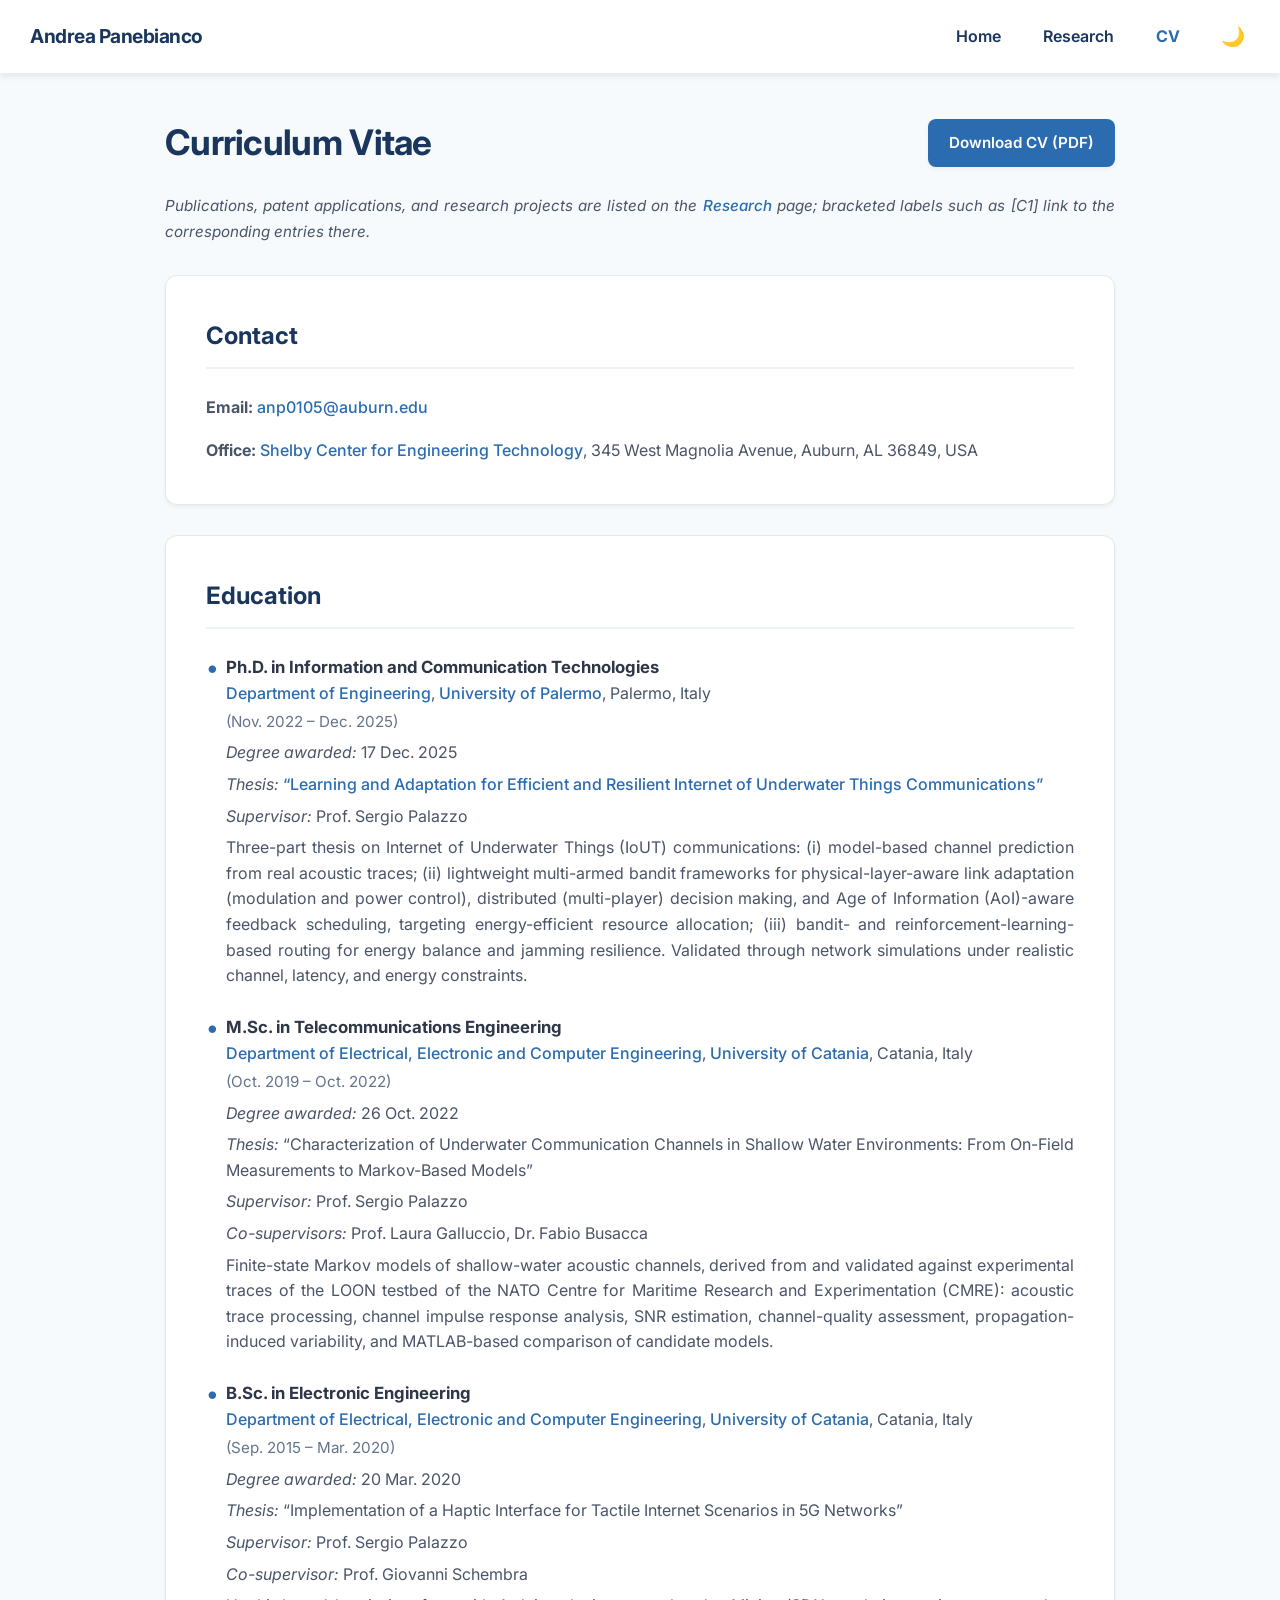
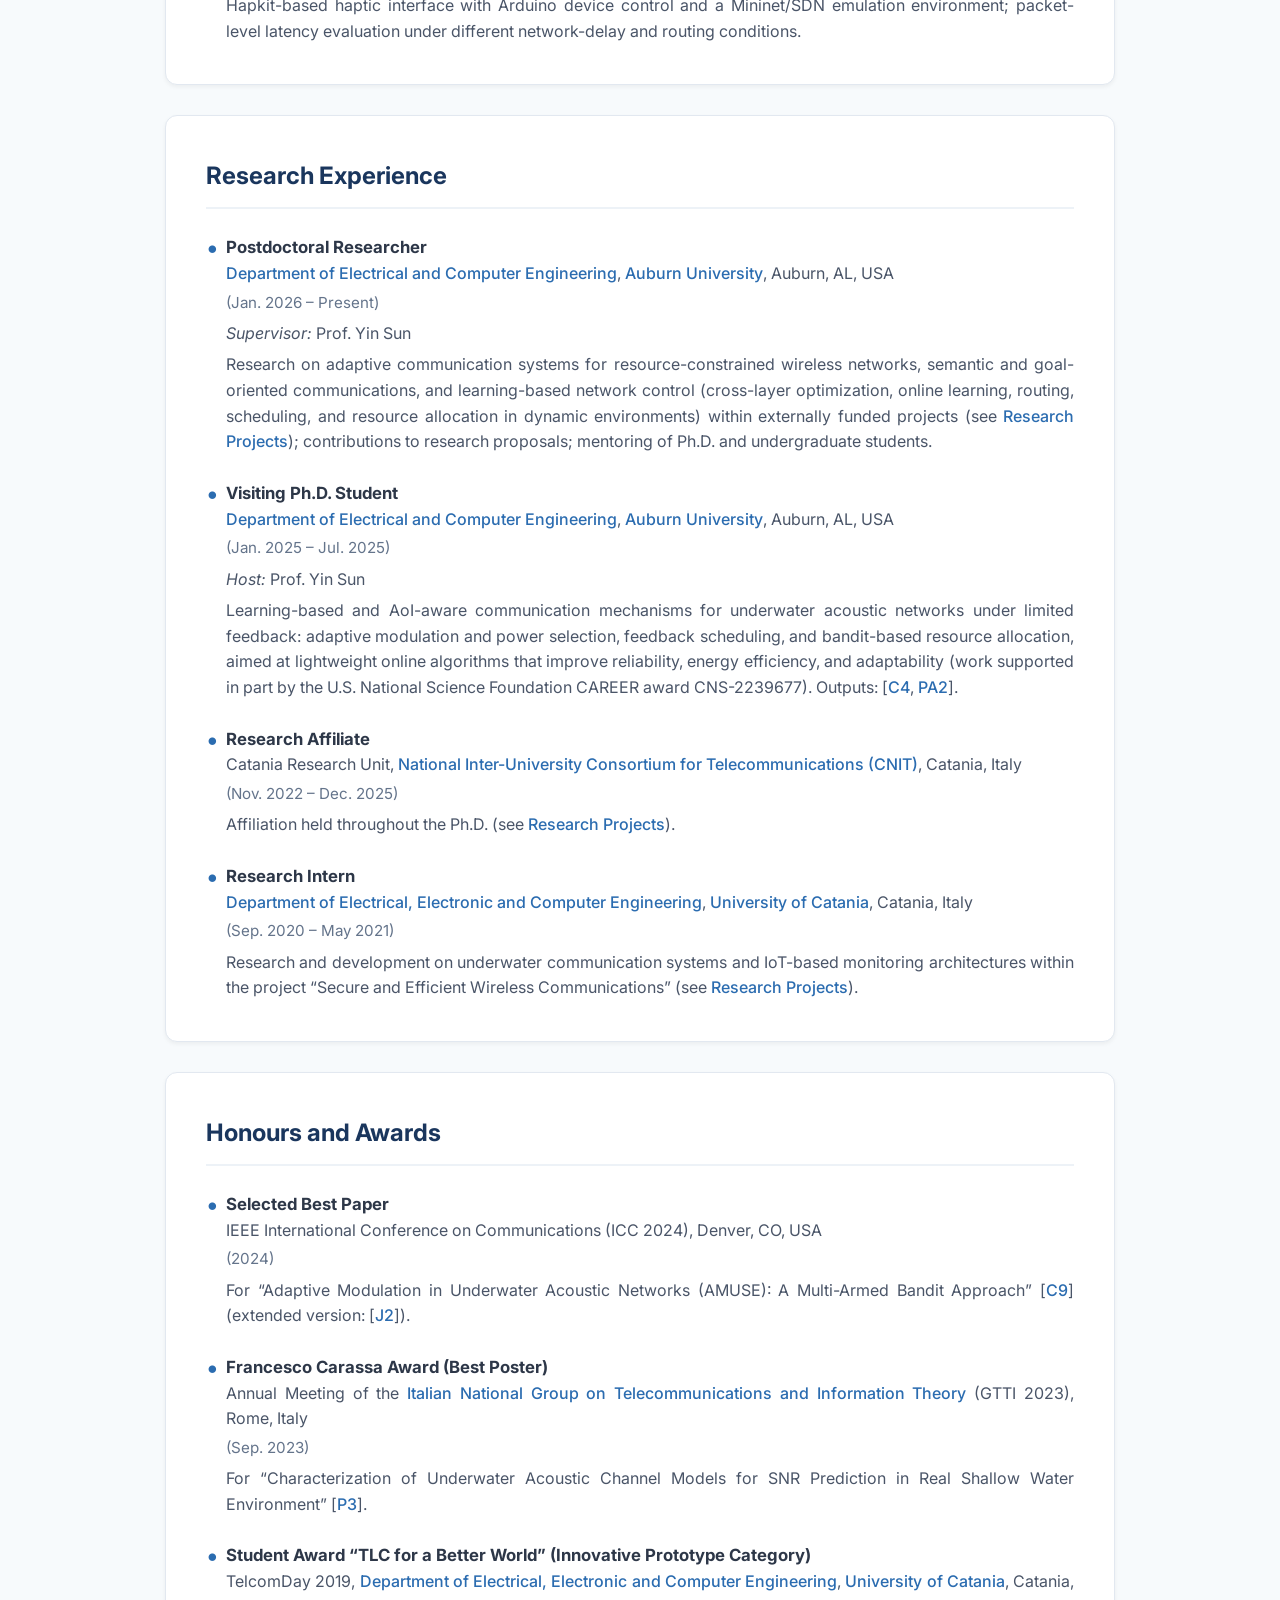
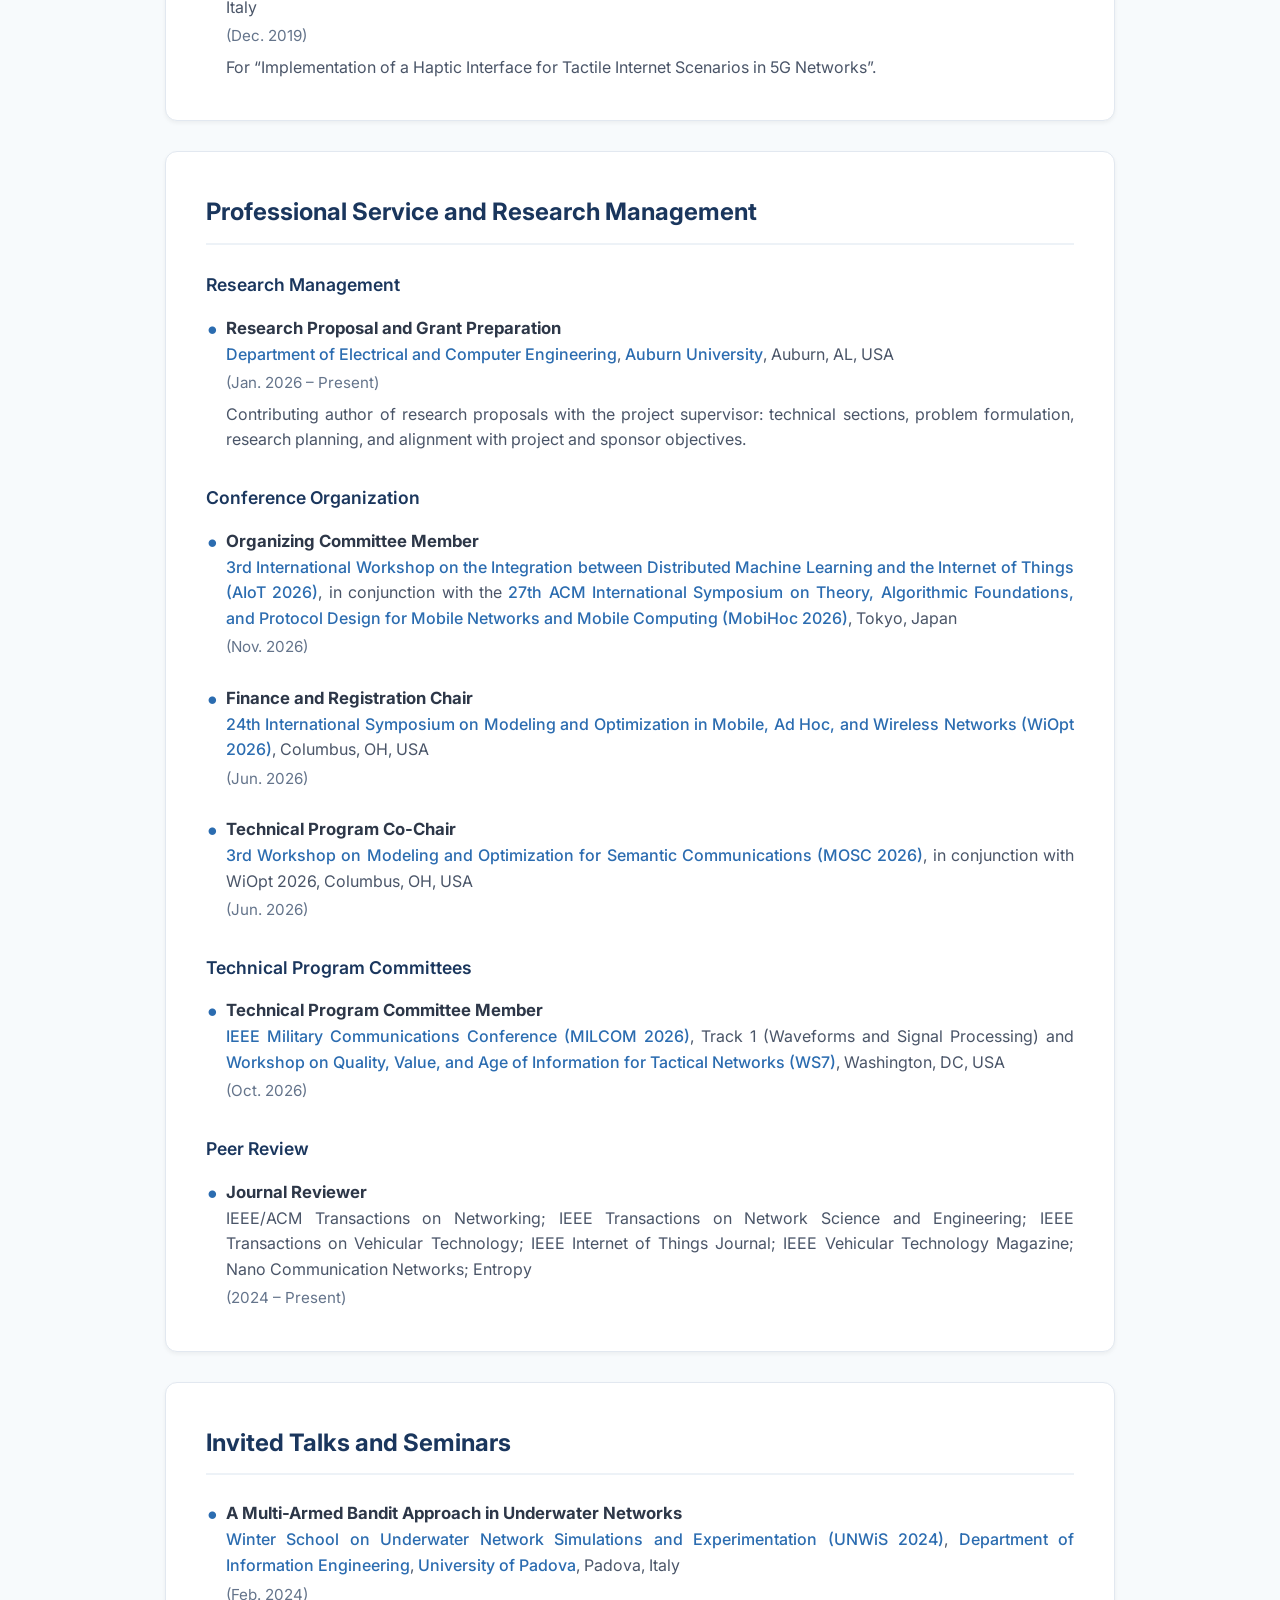
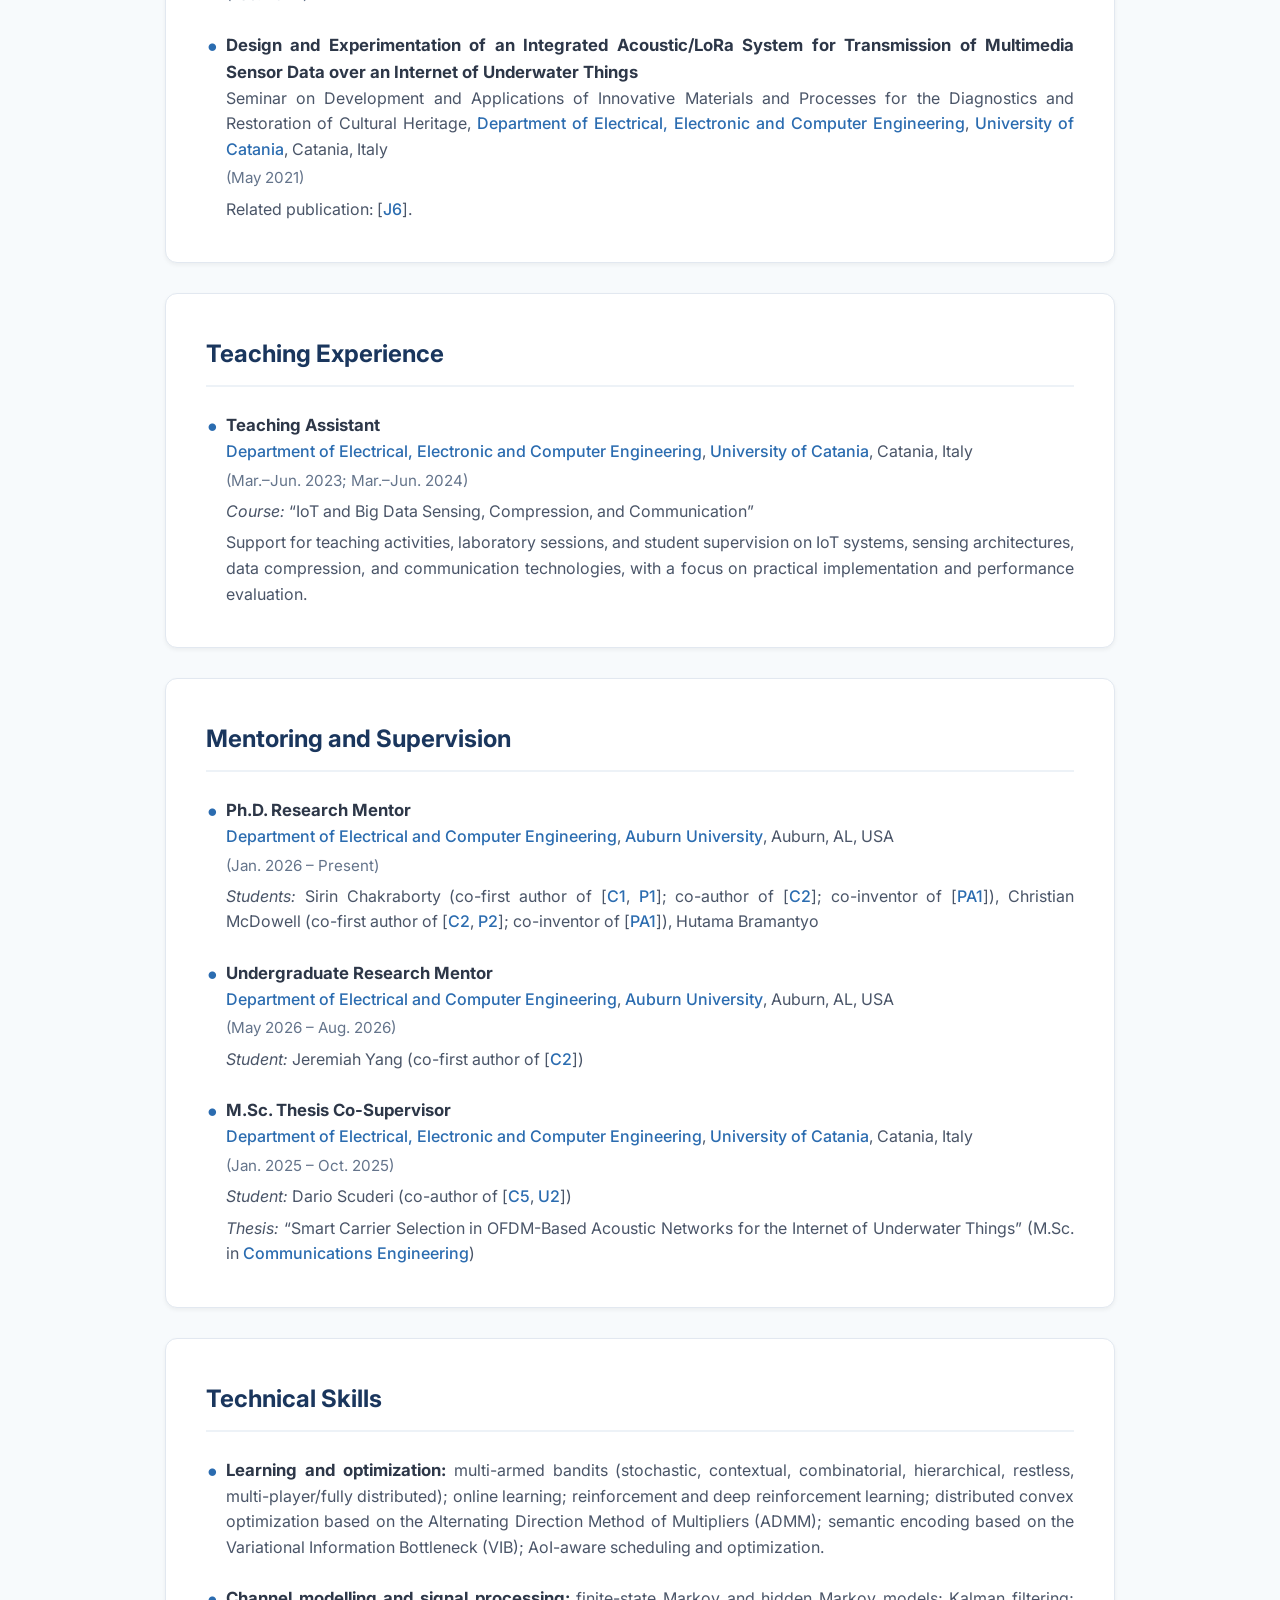
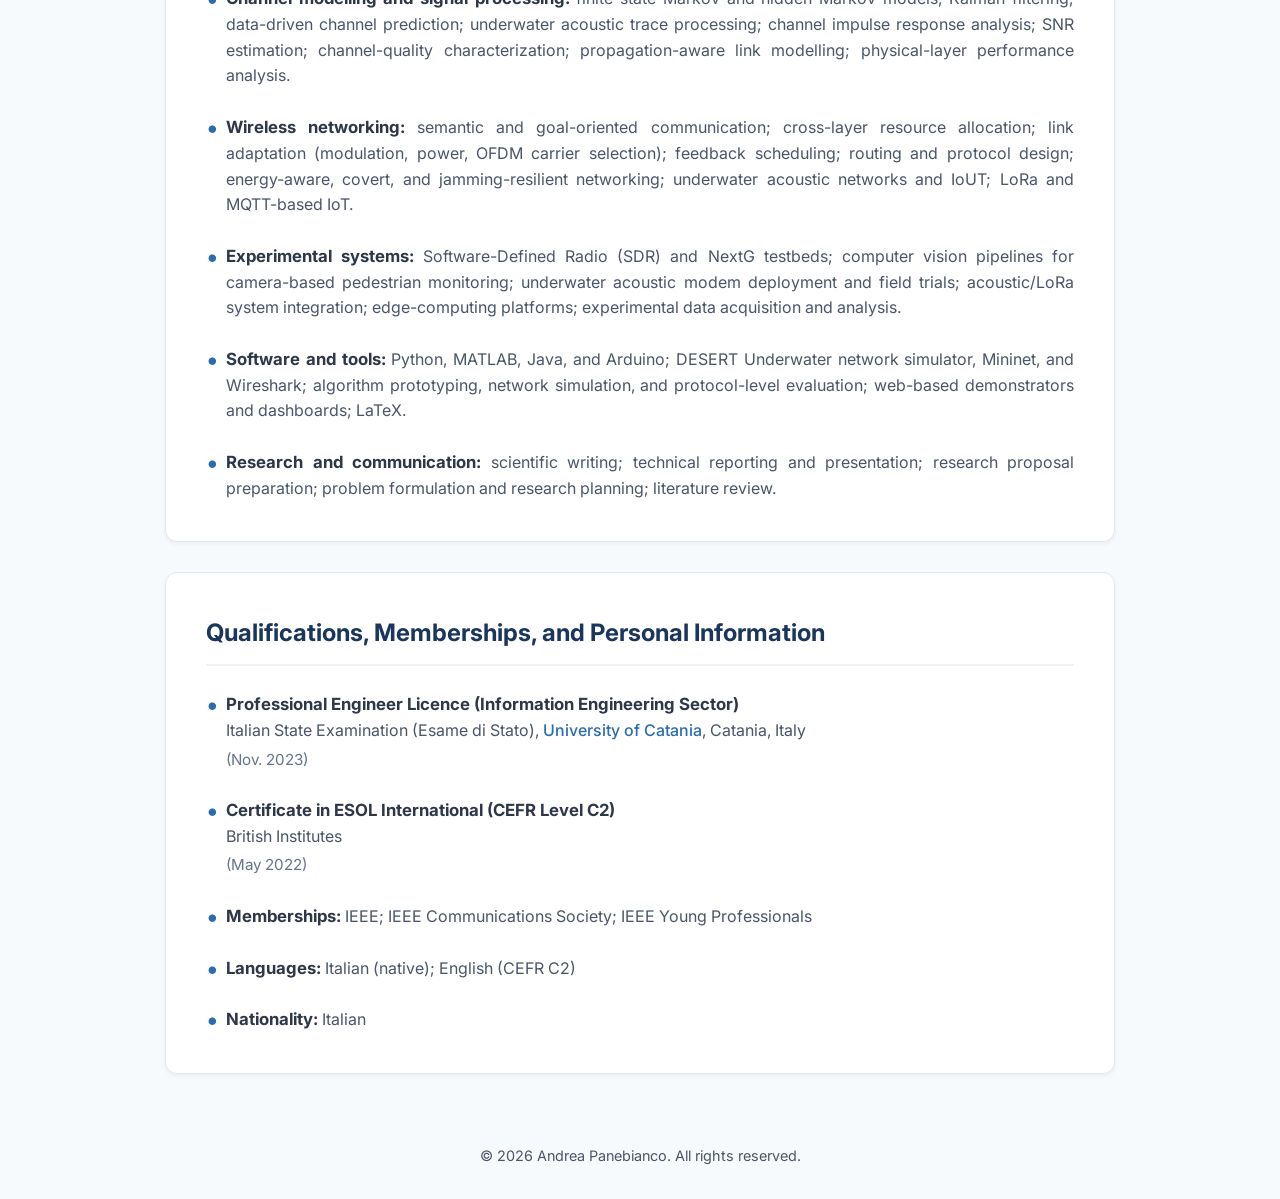
==== cv.html @ 985403de "Update CV links and script versions" ====
<!DOCTYPE html>
<html lang="en">
<head>
    <meta charset="UTF-8">
    <meta name="viewport" content="width=device-width, initial-scale=1.0">
    <title>CV — Andrea Panebianco</title>

    <script src="theme.js?v=3"></script>

    <link rel="preconnect" href="https://fonts.googleapis.com">
    <link rel="preconnect" href="https://fonts.gstatic.com" crossorigin>
    <link href="https://fonts.googleapis.com/css2?family=Inter:wght@300;400;500;600;700&display=swap" rel="stylesheet">
    <link rel="stylesheet" href="style.css?v=3">
</head>
<body>

    <nav class="navbar">
        <a href="index.html" class="navbar-logo">Andrea Panebianco</a>
        
        <div class="nav-right">
            <a href="index.html">Home</a>
            <a href="research.html">Research</a>
            <a href="cv.html" class="active">CV</a>
            <button id="theme-toggle" class="theme-toggle" aria-label="Toggle Dark Mode">🌙</button>
        </div>
    </nav>

    <div class="container">
        
        <div class="page-header">
            <h1>Curriculum Vitae</h1>
            <a href="cv_andrea_panebianco.pdf" target="_blank" class="btn-primary">Download CV (PDF)</a>
        </div>
        <p class="page-note">Publications, patent applications, and research projects are listed on the <a href="research.html" class="text-link">Research</a> page; bracketed labels such as [C1] link to the corresponding entries there.</p>

        <!-- 1. Contact -->
        <section id="contact" class="card">
            <h2 class="section-title">Contact</h2>
            <p style="margin-bottom: 8px;"><strong>Email:</strong> <a href="mailto:anp0105@auburn.edu" target="_blank" class="text-link">anp0105@auburn.edu</a></p>
            <p style="margin-bottom: 0;"><strong>Office:</strong> <a href="https://www.auburn.edu/administration/facilities/webapps/buildings/profile.php?bldg=AA_U0202&fz=" target="_blank" class="text-link">Shelby Center for Engineering Technology</a>, 345 West Magnolia Avenue, Auburn, AL 36849, USA</p>
        </section>

        <!-- 2. Education -->
        <section id="education" class="card">
            <h2 class="section-title">Education</h2>
            <ul class="cv-list">
                <li>
                    <strong>Ph.D. in Information and Communication Technologies</strong><br>
                    <a href="https://www.unipa.it/dipartimenti/ingegneria/en/index.html" target="_blank" class="text-link">Department of Engineering</a>, <a href="https://www.unipa.it/mobilita/en/" target="_blank" class="text-link">University of Palermo</a>, Palermo, Italy
                    <span class="date-text">(Nov. 2022 – Dec. 2025)</span>
                    <span class="entry-detail"><em>Degree awarded:</em> 17 Dec. 2025</span>
                    <span class="entry-detail"><em>Thesis:</em> <a href="https://hdl.handle.net/10447/695153" target="_blank" class="text-link">“Learning and Adaptation for Efficient and Resilient Internet of Underwater Things Communications”</a></span>
                    <span class="entry-detail"><em>Supervisor:</em> Prof. Sergio Palazzo</span>
                    <span class="entry-detail">Three-part thesis on Internet of Underwater Things (IoUT) communications: (i) model-based channel prediction from real acoustic traces; (ii) lightweight multi-armed bandit frameworks for physical-layer-aware link adaptation (modulation and power control), distributed (multi-player) decision making, and Age of Information (AoI)-aware feedback scheduling, targeting energy-efficient resource allocation; (iii) bandit- and reinforcement-learning-based routing for energy balance and jamming resilience. Validated through network simulations under realistic channel, latency, and energy constraints.</span>
                </li>
                <li>
                    <strong>M.Sc. in Telecommunications Engineering</strong><br>
                    <a href="https://www.dieei.unict.it/en" target="_blank" class="text-link">Department of Electrical, Electronic and Computer Engineering</a>, <a href="https://www.unict.it/en" target="_blank" class="text-link">University of Catania</a>, Catania, Italy
                    <span class="date-text">(Oct. 2019 – Oct. 2022)</span>
                    <span class="entry-detail"><em>Degree awarded:</em> 26 Oct. 2022</span>
                    <span class="entry-detail"><em>Thesis:</em> “Characterization of Underwater Communication Channels in Shallow Water Environments: From On-Field Measurements to Markov-Based Models”</span>
                    <span class="entry-detail"><em>Supervisor:</em> Prof. Sergio Palazzo</span>
                    <span class="entry-detail"><em>Co-supervisors:</em> Prof. Laura Galluccio, Dr. Fabio Busacca</span>
                    <span class="entry-detail">Finite-state Markov models of shallow-water acoustic channels, derived from and validated against experimental traces of the LOON testbed of the NATO Centre for Maritime Research and Experimentation (CMRE): acoustic trace processing, channel impulse response analysis, SNR estimation, channel-quality assessment, propagation-induced variability, and MATLAB-based comparison of candidate models.</span>
                </li>
                <li>
                    <strong>B.Sc. in Electronic Engineering</strong><br>
                    <a href="https://www.dieei.unict.it/en" target="_blank" class="text-link">Department of Electrical, Electronic and Computer Engineering</a>, <a href="https://www.unict.it/en" target="_blank" class="text-link">University of Catania</a>, Catania, Italy
                    <span class="date-text">(Sep. 2015 – Mar. 2020)</span>
                    <span class="entry-detail"><em>Degree awarded:</em> 20 Mar. 2020</span>
                    <span class="entry-detail"><em>Thesis:</em> “Implementation of a Haptic Interface for Tactile Internet Scenarios in 5G Networks”</span>
                    <span class="entry-detail"><em>Supervisor:</em> Prof. Sergio Palazzo</span>
                    <span class="entry-detail"><em>Co-supervisor:</em> Prof. Giovanni Schembra</span>
                    <span class="entry-detail">Hapkit-based haptic interface with Arduino device control and a Mininet/SDN emulation environment; packet-level latency evaluation under different network-delay and routing conditions.</span>
                </li>
            </ul>
        </section>

        <!-- 3. Research Experience -->
        <section id="experience" class="card">
            <h2 class="section-title">Research Experience</h2>
            <ul class="cv-list">
                <li>
                    <strong>Postdoctoral Researcher</strong><br>
                    <a href="https://eng.auburn.edu/ece/" target="_blank" class="text-link">Department of Electrical and Computer Engineering</a>, <a href="https://www.auburn.edu/" target="_blank" class="text-link">Auburn University</a>, Auburn, AL, USA
                    <span class="date-text">(Jan. 2026 – Present)</span>
                    <span class="entry-detail"><em>Supervisor:</em> Prof. Yin Sun</span>
                    <span class="entry-detail">Research on adaptive communication systems for resource-constrained wireless networks, semantic and goal-oriented communications, and learning-based network control (cross-layer optimization, online learning, routing, scheduling, and resource allocation in dynamic environments) within externally funded projects (see <a href="research.html#projects" class="text-link">Research Projects</a>); contributions to research proposals; mentoring of Ph.D. and undergraduate students.</span>
                </li>
                <li>
                    <strong>Visiting Ph.D. Student</strong><br>
                    <a href="https://eng.auburn.edu/ece/" target="_blank" class="text-link">Department of Electrical and Computer Engineering</a>, <a href="https://www.auburn.edu/" target="_blank" class="text-link">Auburn University</a>, Auburn, AL, USA
                    <span class="date-text">(Jan. 2025 – Jul. 2025)</span>
                    <span class="entry-detail"><em>Host:</em> Prof. Yin Sun</span>
                    <span class="entry-detail">Learning-based and AoI-aware communication mechanisms for underwater acoustic networks under limited feedback: adaptive modulation and power selection, feedback scheduling, and bandit-based resource allocation, aimed at lightweight online algorithms that improve reliability, energy efficiency, and adaptability (work supported in part by the U.S. National Science Foundation CAREER award CNS-2239677). Outputs: [<a href="research.html#C4" class="text-link">C4</a>, <a href="research.html#PA2" class="text-link">PA2</a>].</span>
                </li>
                <li>
                    <strong>Research Affiliate</strong><br>
                    Catania Research Unit, <a href="https://www.cnit.it/" target="_blank" class="text-link">National Inter-University Consortium for Telecommunications (CNIT)</a>, Catania, Italy
                    <span class="date-text">(Nov. 2022 – Dec. 2025)</span>
                    <span class="entry-detail">Affiliation held throughout the Ph.D. (see <a href="research.html#projects" class="text-link">Research Projects</a>).</span>
                </li>
                <li>
                    <strong>Research Intern</strong><br>
                    <a href="https://www.dieei.unict.it/en" target="_blank" class="text-link">Department of Electrical, Electronic and Computer Engineering</a>, <a href="https://www.unict.it/en" target="_blank" class="text-link">University of Catania</a>, Catania, Italy
                    <span class="date-text">(Sep. 2020 – May 2021)</span>
                    <span class="entry-detail">Research and development on underwater communication systems and IoT-based monitoring architectures within the project “Secure and Efficient Wireless Communications” (see <a href="research.html#projects" class="text-link">Research Projects</a>).</span>
                </li>
            </ul>
        </section>

        <!-- 4. Honours and Awards -->
        <section id="honours" class="card">
            <h2 class="section-title">Honours and Awards</h2>
            <ul class="cv-list">
                <li>
                    <strong>Selected Best Paper</strong><br>
                    IEEE International Conference on Communications (ICC 2024), Denver, CO, USA
                    <span class="date-text">(2024)</span>
                    <span class="entry-detail">For “Adaptive Modulation in Underwater Acoustic Networks (AMUSE): A Multi-Armed Bandit Approach” [<a href="research.html#C9" class="text-link">C9</a>] (extended version: [<a href="research.html#J2" class="text-link">J2</a>]).</span>
                </li>
                <li>
                    <strong>Francesco Carassa Award (Best Poster)</strong><br>
                    Annual Meeting of the <a href="https://www.gtti.it/" target="_blank" class="text-link">Italian National Group on Telecommunications and Information Theory</a> (GTTI 2023), Rome, Italy
                    <span class="date-text">(Sep. 2023)</span>
                    <span class="entry-detail">For “Characterization of Underwater Acoustic Channel Models for SNR Prediction in Real Shallow Water Environment” [<a href="research.html#P3" class="text-link">P3</a>].</span>
                </li>
                <li>
                    <strong>Student Award “TLC for a Better World” (Innovative Prototype Category)</strong><br>
                    TelcomDay 2019, <a href="https://www.dieei.unict.it/en" target="_blank" class="text-link">Department of Electrical, Electronic and Computer Engineering</a>, <a href="https://www.unict.it/en" target="_blank" class="text-link">University of Catania</a>, Catania, Italy
                    <span class="date-text">(Dec. 2019)</span>
                    <span class="entry-detail">For “Implementation of a Haptic Interface for Tactile Internet Scenarios in 5G Networks”.</span>
                </li>
            </ul>
        </section>

        <!-- 5. Professional Service and Research Management -->
        <section id="service" class="card">
            <h2 class="section-title">Professional Service and Research Management</h2>
            <h3 class="subsection-title">Research Management</h3>
            <ul class="cv-list">
                <li>
                    <strong>Research Proposal and Grant Preparation</strong><br>
                    <a href="https://eng.auburn.edu/ece/" target="_blank" class="text-link">Department of Electrical and Computer Engineering</a>, <a href="https://www.auburn.edu/" target="_blank" class="text-link">Auburn University</a>, Auburn, AL, USA
                    <span class="date-text">(Jan. 2026 – Present)</span>
                    <span class="entry-detail">Contributing author of research proposals with the project supervisor: technical sections, problem formulation, research planning, and alignment with project and sponsor objectives.</span>
                </li>
            </ul>
            <h3 class="subsection-title">Conference Organization</h3>
            <ul class="cv-list">
                <li>
                    <strong>Organizing Committee Member</strong><br>
                    <a href="https://aiot2026.github.io/#committees" target="_blank" class="text-link">3rd International Workshop on the Integration between Distributed Machine Learning and the Internet of Things (AIoT 2026)</a>, in conjunction with the <a href="https://www.sigmobile.org/mobihoc/2026/" target="_blank" class="text-link">27th ACM International Symposium on Theory, Algorithmic Foundations, and Protocol Design for Mobile Networks and Mobile Computing (MobiHoc 2026)</a>, Tokyo, Japan
                    <span class="date-text">(Nov. 2026)</span>
                </li>
                <li>
                    <strong>Finance and Registration Chair</strong><br>
                    <a href="https://wiopt2026.github.io/org-committee.html" target="_blank" class="text-link">24th International Symposium on Modeling and Optimization in Mobile, Ad Hoc, and Wireless Networks (WiOpt 2026)</a>, Columbus, OH, USA
                    <span class="date-text">(Jun. 2026)</span>
                </li>
                <li>
                    <strong>Technical Program Co-Chair</strong><br>
                    <a href="https://mosc2026.github.io/" target="_blank" class="text-link">3rd Workshop on Modeling and Optimization for Semantic Communications (MOSC 2026)</a>, in conjunction with WiOpt 2026, Columbus, OH, USA
                    <span class="date-text">(Jun. 2026)</span>
                </li>
            </ul>
            <h3 class="subsection-title">Technical Program Committees</h3>
            <ul class="cv-list">
                <li>
                    <strong>Technical Program Committee Member</strong><br>
                    <a href="https://milcom2026.ieee-milcom.org/" target="_blank" class="text-link">IEEE Military Communications Conference (MILCOM 2026)</a>, Track 1 (Waveforms and Signal Processing) and <a href="https://milcom2026.ieee-milcom.org/ws7-quality-value-and-age-information-tactical-networks-0" target="_blank" class="text-link">Workshop on Quality, Value, and Age of Information for Tactical Networks (WS7)</a>, Washington, DC, USA
                    <span class="date-text">(Oct. 2026)</span>
                </li>
            </ul>
            <h3 class="subsection-title">Peer Review</h3>
            <ul class="cv-list">
                <li>
                    <strong>Journal Reviewer</strong><br>
                    IEEE/ACM Transactions on Networking; IEEE Transactions on Network Science and Engineering; IEEE Transactions on Vehicular Technology; IEEE Internet of Things Journal; IEEE Vehicular Technology Magazine; Nano Communication Networks; Entropy
                    <span class="date-text">(2024 – Present)</span>
                </li>
            </ul>
        </section>

        <!-- 6. Invited Talks and Seminars -->
        <section id="talks" class="card">
            <h2 class="section-title">Invited Talks and Seminars</h2>
            <ul class="cv-list">
                <li>
                    <strong>A Multi-Armed Bandit Approach in Underwater Networks</strong><br>
                    <a href="https://www.subseapulse.com/unwis/" target="_blank" class="text-link">Winter School on Underwater Network Simulations and Experimentation (UNWiS 2024)</a>, <a href="https://www.dei.unipd.it/en/" target="_blank" class="text-link">Department of Information Engineering</a>, <a href="https://www.unipd.it/en/" target="_blank" class="text-link">University of Padova</a>, Padova, Italy
                    <span class="date-text">(Feb. 2024)</span>
                </li>
                <li>
                    <strong>Design and Experimentation of an Integrated Acoustic/LoRa System for Transmission of Multimedia Sensor Data over an Internet of Underwater Things</strong><br>
                    Seminar on Development and Applications of Innovative Materials and Processes for the Diagnostics and Restoration of Cultural Heritage, <a href="https://www.dieei.unict.it/en" target="_blank" class="text-link">Department of Electrical, Electronic and Computer Engineering</a>, <a href="https://www.unict.it/en" target="_blank" class="text-link">University of Catania</a>, Catania, Italy
                    <span class="date-text">(May 2021)</span>
                    <span class="entry-detail">Related publication: [<a href="research.html#J6" class="text-link">J6</a>].</span>
                </li>
            </ul>
        </section>

        <!-- 7. Teaching Experience -->
        <section id="teaching" class="card">
            <h2 class="section-title">Teaching Experience</h2>
            <ul class="cv-list">
                <li>
                    <strong>Teaching Assistant</strong><br>
                    <a href="https://www.dieei.unict.it/en" target="_blank" class="text-link">Department of Electrical, Electronic and Computer Engineering</a>, <a href="https://www.unict.it/en" target="_blank" class="text-link">University of Catania</a>, Catania, Italy
                    <span class="date-text">(Mar.–Jun. 2023; Mar.–Jun. 2024)</span>
                    <span class="entry-detail"><em>Course:</em> “IoT and Big Data Sensing, Compression, and Communication”</span>
                    <span class="entry-detail">Support for teaching activities, laboratory sessions, and student supervision on IoT systems, sensing architectures, data compression, and communication technologies, with a focus on practical implementation and performance evaluation.</span>
                </li>
            </ul>
        </section>

        <!-- 8. Mentoring and Supervision -->
        <section id="mentoring" class="card">
            <h2 class="section-title">Mentoring and Supervision</h2>
            <ul class="cv-list">
                <li>
                    <strong>Ph.D. Research Mentor</strong><br>
                    <a href="https://eng.auburn.edu/ece/" target="_blank" class="text-link">Department of Electrical and Computer Engineering</a>, <a href="https://www.auburn.edu/" target="_blank" class="text-link">Auburn University</a>, Auburn, AL, USA
                    <span class="date-text">(Jan. 2026 – Present)</span>
                    <span class="entry-detail"><em>Students:</em> Sirin Chakraborty (co-first author of [<a href="research.html#C1" class="text-link">C1</a>, <a href="research.html#P1" class="text-link">P1</a>]; co-author of [<a href="research.html#C2" class="text-link">C2</a>]; co-inventor of [<a href="research.html#PA1" class="text-link">PA1</a>]), Christian McDowell (co-first author of [<a href="research.html#C2" class="text-link">C2</a>, <a href="research.html#P2" class="text-link">P2</a>]; co-inventor of [<a href="research.html#PA1" class="text-link">PA1</a>]), Hutama Bramantyo</span>
                </li>
                <li>
                    <strong>Undergraduate Research Mentor</strong><br>
                    <a href="https://eng.auburn.edu/ece/" target="_blank" class="text-link">Department of Electrical and Computer Engineering</a>, <a href="https://www.auburn.edu/" target="_blank" class="text-link">Auburn University</a>, Auburn, AL, USA
                    <span class="date-text">(May 2026 – Aug. 2026)</span>
                    <span class="entry-detail"><em>Student:</em> Jeremiah Yang (co-first author of [<a href="research.html#C2" class="text-link">C2</a>])</span>
                </li>
                <li>
                    <strong>M.Sc. Thesis Co-Supervisor</strong><br>
                    <a href="https://www.dieei.unict.it/en" target="_blank" class="text-link">Department of Electrical, Electronic and Computer Engineering</a>, <a href="https://www.unict.it/en" target="_blank" class="text-link">University of Catania</a>, Catania, Italy
                    <span class="date-text">(Jan. 2025 – Oct. 2025)</span>
                    <span class="entry-detail"><em>Student:</em> Dario Scuderi (co-author of [<a href="research.html#C5" class="text-link">C5</a>, <a href="research.html#U2" class="text-link">U2</a>])</span>
                    <span class="entry-detail"><em>Thesis:</em> “Smart Carrier Selection in OFDM-Based Acoustic Networks for the Internet of Underwater Things” (M.Sc. in <a href="https://www.dieei.unict.it/en/courses/lm-27" target="_blank" class="text-link">Communications Engineering</a>)</span>
                </li>
            </ul>
        </section>

        <!-- 9. Technical Skills -->
        <section id="skills" class="card">
            <h2 class="section-title">Technical Skills</h2>
            <ul class="cv-list">
                <li><strong>Learning and optimization:</strong> multi-armed bandits (stochastic, contextual, combinatorial, hierarchical, restless, multi-player/fully distributed); online learning; reinforcement and deep reinforcement learning; distributed convex optimization based on the Alternating Direction Method of Multipliers (ADMM); semantic encoding based on the Variational Information Bottleneck (VIB); AoI-aware scheduling and optimization.</li>
                <li><strong>Channel modelling and signal processing:</strong> finite-state Markov and hidden Markov models; Kalman filtering; data-driven channel prediction; underwater acoustic trace processing; channel impulse response analysis; SNR estimation; channel-quality characterization; propagation-aware link modelling; physical-layer performance analysis.</li>
                <li><strong>Wireless networking:</strong> semantic and goal-oriented communication; cross-layer resource allocation; link adaptation (modulation, power, OFDM carrier selection); feedback scheduling; routing and protocol design; energy-aware, covert, and jamming-resilient networking; underwater acoustic networks and IoUT; LoRa and MQTT-based IoT.</li>
                <li><strong>Experimental systems:</strong> Software-Defined Radio (SDR) and NextG testbeds; computer vision pipelines for camera-based pedestrian monitoring; underwater acoustic modem deployment and field trials; acoustic/LoRa system integration; edge-computing platforms; experimental data acquisition and analysis.</li>
                <li><strong>Software and tools:</strong> Python, MATLAB, Java, and Arduino; DESERT Underwater network simulator, Mininet, and Wireshark; algorithm prototyping, network simulation, and protocol-level evaluation; web-based demonstrators and dashboards; LaTeX.</li>
                <li><strong>Research and communication:</strong> scientific writing; technical reporting and presentation; research proposal preparation; problem formulation and research planning; literature review.</li>
            </ul>
        </section>

        <!-- 10. Qualifications, Memberships, and Personal Information -->
        <section id="qualifications" class="card">
            <h2 class="section-title">Qualifications, Memberships, and Personal Information</h2>
            <ul class="cv-list">
                <li>
                    <strong>Professional Engineer Licence (Information Engineering Sector)</strong><br>
                    Italian State Examination (Esame di Stato), <a href="https://www.unict.it/en" target="_blank" class="text-link">University of Catania</a>, Catania, Italy
                    <span class="date-text">(Nov. 2023)</span>
                </li>
                <li>
                    <strong>Certificate in ESOL International (CEFR Level C2)</strong><br>
                    British Institutes
                    <span class="date-text">(May 2022)</span>
                </li>
                <li><strong>Memberships:</strong> IEEE; IEEE Communications Society; IEEE Young Professionals</li>
                <li><strong>Languages:</strong> Italian (native); English (CEFR C2)</li>
                <li><strong>Nationality:</strong> Italian</li>
            </ul>
        </section>

    </div>
    
    <footer>
        &copy; 2026 Andrea Panebianco. All rights reserved.
    </footer>
</body>
</html>
---- style.css ----
/* =========================================================
   style.css — foglio di stile condiviso da index.html,
   research.html e cv.html
   ========================================================= */

/* ---------- Colori e tema ---------- */
:root {
    --primary-color: #1a365d;
    --accent-color: #2b6cb0;
    --text-color: #2d3748;
    --text-muted: #4a5568;
    --bg-color: #f7fafc;
    --card-bg: #ffffff;
    --nav-bg: #ffffff;
    --border-color: #e2e8f0;
    --border-color-light: #edf2f7;
    --hover-bg: #edf2f7;
    --border-radius: 12px;
    --shadow-sm: 0 2px 4px rgba(0,0,0,0.05);
    --shadow-md: 0 4px 6px rgba(0,0,0,0.07);
    --date-color: #64748b;      /* date nelle voci */
    --on-accent: #ffffff;       /* testo/icone sopra il colore d'accento */
    --btn-hover-bg: #1e40af;    /* pulsante al passaggio del mouse */
}

[data-theme="dark"] {
    --primary-color: #90cdf4;
    --accent-color: #63b3ed;
    --text-color: #f7fafc;
    --text-muted: #a0aec0;
    --bg-color: #0f172a;
    --card-bg: #1e293b;
    --nav-bg: #1e293b;
    --border-color: #334155;
    --border-color-light: #334155;
    --hover-bg: #334155;
    --shadow-sm: 0 2px 4px rgba(0,0,0,0.4);
    --shadow-md: 0 4px 6px rgba(0,0,0,0.5);
    --date-color: #94a3b8;      /* contrasto 5,7:1 sulle card scure */
    --on-accent: #0f172a;       /* contrasto 7,8:1 sull'azzurro */
    --btn-hover-bg: #90cdf4;
}

html {
    scroll-behavior: smooth;
    scroll-padding-top: 80px;
}

body {
    font-family: 'Inter', sans-serif;
    margin: 0;
    padding: 0;
    background-color: var(--bg-color);
    color: var(--text-color);
    line-height: 1.7;
    overflow-x: hidden;
    transition: background-color 0.3s ease, color 0.3s ease;
}

/* ---------- Navbar ---------- */
.navbar {
    display: flex;
    align-items: center;
    background-color: var(--nav-bg);
    padding: 15px 30px;
    box-shadow: var(--shadow-md);
    position: sticky;
    top: 0;
    z-index: 1000;
    transition: background-color 0.3s ease;
}

.navbar-logo {
    font-size: 1.2rem;
    font-weight: 700;
    color: var(--primary-color);
    text-decoration: none;
    letter-spacing: -0.5px;
}

.navbar a:not(.navbar-logo) {
    color: var(--primary-color);
    text-decoration: none;
    padding: 8px 16px;
    font-weight: 600;
    border-radius: 6px;
    transition: all 0.2s ease;
}

/* Pagina corrente: class="active" sul link del menu */
.navbar a.active {
    color: var(--accent-color);
    font-weight: 700;
}

.navbar a:not(.navbar-logo):hover {
    background-color: var(--hover-bg);
    color: var(--accent-color);
}

.nav-right {
    margin-left: auto;
    display: flex;
    align-items: center;
    gap: 10px;
    flex-wrap: wrap;
}

.theme-toggle {
    background: none;
    border: none;
    color: var(--text-color);
    font-size: 1.2rem;
    cursor: pointer;
    padding: 5px;
    margin-left: 10px;
    transition: transform 0.2s ease;
}

.theme-toggle:hover {
    transform: scale(1.1);
}

/* ---------- Layout e card ---------- */
.container {
    max-width: 950px;
    margin: 40px auto;
    padding: 0 20px;
}

.page-header {
    display: flex;
    justify-content: space-between;
    align-items: center;
    margin-bottom: 30px;
    flex-wrap: wrap;
    gap: 15px;
}

.page-header h1 {
    font-size: 2.2rem;
    color: var(--primary-color);
    margin: 0;
    font-weight: 700;
    letter-spacing: -0.02em;
}

/* Paragrafo introduttivo sotto il titolo (pagina Research) */
.page-header p {
    width: 100%;
    margin: 0;
}

/* Nota sotto il titolo (pagina CV) */
.page-note {
    font-size: 0.95rem;
    font-style: italic;
    margin: -10px 0 30px 0;
}

.btn-primary {
    background-color: var(--accent-color);
    color: var(--on-accent);
    padding: 10px 20px;
    border-radius: 8px;
    text-decoration: none;
    font-weight: 600;
    font-size: 0.95rem;
    transition: all 0.2s ease;
    box-shadow: var(--shadow-sm);
    border: 1px solid transparent;
}

.btn-primary:hover {
    background-color: var(--btn-hover-bg);
    box-shadow: var(--shadow-md);
    transform: translateY(-1px);
}

.card {
    background-color: var(--card-bg);
    border-radius: var(--border-radius);
    box-shadow: var(--shadow-sm);
    padding: 40px;
    margin-bottom: 30px;
    border: 1px solid var(--border-color);
    transition: background-color 0.3s ease, border-color 0.3s ease;
}

h2.section-title {
    color: var(--primary-color);
    font-size: 1.5rem;
    margin-top: 0;
    margin-bottom: 25px;
    padding-bottom: 10px;
    border-bottom: 2px solid var(--border-color-light);
}

/* Sottosezioni (Professional Service and Research Management) */
h3.subsection-title {
    color: var(--primary-color);
    font-size: 1.1rem;
    font-weight: 600;
    margin: 30px 0 15px 0;
}

h2.section-title + h3.subsection-title {
    margin-top: 0;
}

p {
    margin-bottom: 1.2em;
    color: var(--text-muted);
}

/* Testo giustificato su tutte le pagine; la sillabazione automatica
   (lingua inglese, lang="en") evita spazi troppo larghi, anche su mobile */
p,
ul.cv-list li,
ul.pub-list li,
ul.topic-list li {
    text-align: justify;
    -webkit-hyphens: auto;
    hyphens: auto;
}

/* ---------- Home ---------- */
.profile-name {
    font-size: 2.2rem;
    color: var(--primary-color);
    margin: 0 0 5px 0;
    font-weight: 700;
    letter-spacing: -0.02em;
}

.profile-title {
    font-size: 1.1rem;
    color: var(--text-muted);
    margin: 0 0 25px 0;
    font-weight: 400;
}

.about-grid {
    display: flex;
    gap: 40px;
    align-items: flex-start;
}

.profile-img {
    width: 200px;
    height: 200px;
    object-fit: cover;
    border-radius: 12px;
    box-shadow: var(--shadow-md);
    flex-shrink: 0;
}

ul.topic-list {
    color: var(--text-muted);
    padding-left: 20px;
    margin-bottom: 0;
}

ul.topic-list li {
    margin-bottom: 10px;
    padding-left: 5px;
}

.social-buttons {
    display: flex;
    justify-content: center;
    gap: 15px;
    margin-top: 20px;
    flex-wrap: wrap;
}

.social-icon {
    display: inline-flex;
    align-items: center;
    justify-content: center;
    width: 45px;
    height: 45px;
    background-color: var(--card-bg);
    color: var(--primary-color);
    border: 1px solid var(--border-color);
    border-radius: 50%;
    text-decoration: none;
    transition: all 0.2s ease;
}

.social-icon:hover {
    background-color: var(--accent-color);
    color: var(--on-accent);
    border-color: var(--accent-color);
    transform: translateY(-3px);
    box-shadow: var(--shadow-md);
}

.social-icon svg {
    width: 20px;
    height: 20px;
    fill: currentColor;
}

/* ---------- Voci a elenco (CV, progetti, contributi) ---------- */
ul.cv-list {
    list-style: none;
    padding-left: 0;
    margin: 0;
}

ul.cv-list li {
    position: relative;
    padding-left: 20px;
    margin-bottom: 25px;
    color: var(--text-muted);
    line-height: 1.6;
}

ul.cv-list li:last-child {
    margin-bottom: 0;
}

ul.cv-list li::before {
    content: "•";
    color: var(--accent-color);
    font-size: 1.5rem;
    position: absolute;
    left: 0;
    top: -5px;
}

ul.cv-list li strong {
    color: var(--text-color);
    font-size: 1.05rem;
}

.date-text {
    color: var(--date-color);
    font-size: 0.95rem;
    display: block;
    margin-top: 4px;
}

/* Campi e descrizioni delle voci, come nel CV in PDF */
.entry-detail {
    display: block;
    margin-top: 6px;
}

/* Titoli dei temi in Research Contributions */
.contrib-label {
    color: var(--primary-color);
    font-weight: 600;
}

/* ---------- Pubblicazioni ---------- */
.pub-note {
    font-size: 0.95rem;
    color: var(--text-muted);
    margin-top: -20px;
    margin-bottom: 30px;
    font-style: italic;
}

ul.pub-list {
    list-style: none;
    padding-left: 0;
    margin: 0;
}

ul.pub-list li {
    position: relative;
    padding-left: 20px;
    margin-bottom: 22px;
    color: var(--text-muted);
    line-height: 1.6;
    overflow-wrap: break-word;
}

ul.pub-list li::before {
    content: "•";
    color: var(--accent-color);
    font-size: 1.5rem;
    position: absolute;
    left: 0;
    top: -5px;
}

ul.pub-list li strong {
    color: var(--text-color);
}

ul.pub-list sup, .page-header sup {
    line-height: 0;
}

/* Etichette delle pubblicazioni ([J1], [C1], ...), le stesse del CV */
ul.pub-list.labeled li {
    padding-left: 56px;
}

ul.pub-list.labeled li::before {
    content: none;
}

ul.pub-list li:target {
    background-color: var(--hover-bg);
    border-radius: 6px;
}

.pub-label {
    position: absolute;
    left: 0;
    top: 0;
    color: var(--accent-color);
    font-weight: 600;
}

.inline-note {
    font-size: 0.85rem;
    color: var(--text-muted);
    font-style: italic;
    margin-left: 4px;
}

/* ---------- Link ---------- */
a.text-link {
    color: var(--accent-color);
    text-decoration: none;
    font-weight: 500;
}

a.text-link:hover {
    text-decoration: underline;
}

/* ---------- Footer ---------- */
footer {
    text-align: center;
    padding: 30px 20px;
    color: var(--text-muted);
    font-size: 0.9rem;
    margin-top: 20px;
}

/* ---------- Responsive ---------- */
@media (max-width: 768px) {
    .navbar {
        flex-direction: column;
        padding: 15px;
    }
    .navbar-logo {
        margin-bottom: 15px;
    }
    .nav-right {
        margin-left: 0;
        width: 100%;
        justify-content: center;
    }
    .page-header {
        flex-direction: column;
        align-items: flex-start;
    }
    .btn-primary {
        width: 100%;
        text-align: center;
        box-sizing: border-box;
    }
    .card {
        padding: 25px;
    }
    .about-grid {
        flex-direction: column;
        align-items: center;
        text-align: center;
    }
    .profile-name {
        font-size: 2rem;
    }
    ul.cv-list li {
        overflow-wrap: break-word;
    }
    ul.pub-list.labeled li {
        padding-left: 48px;
    }
}
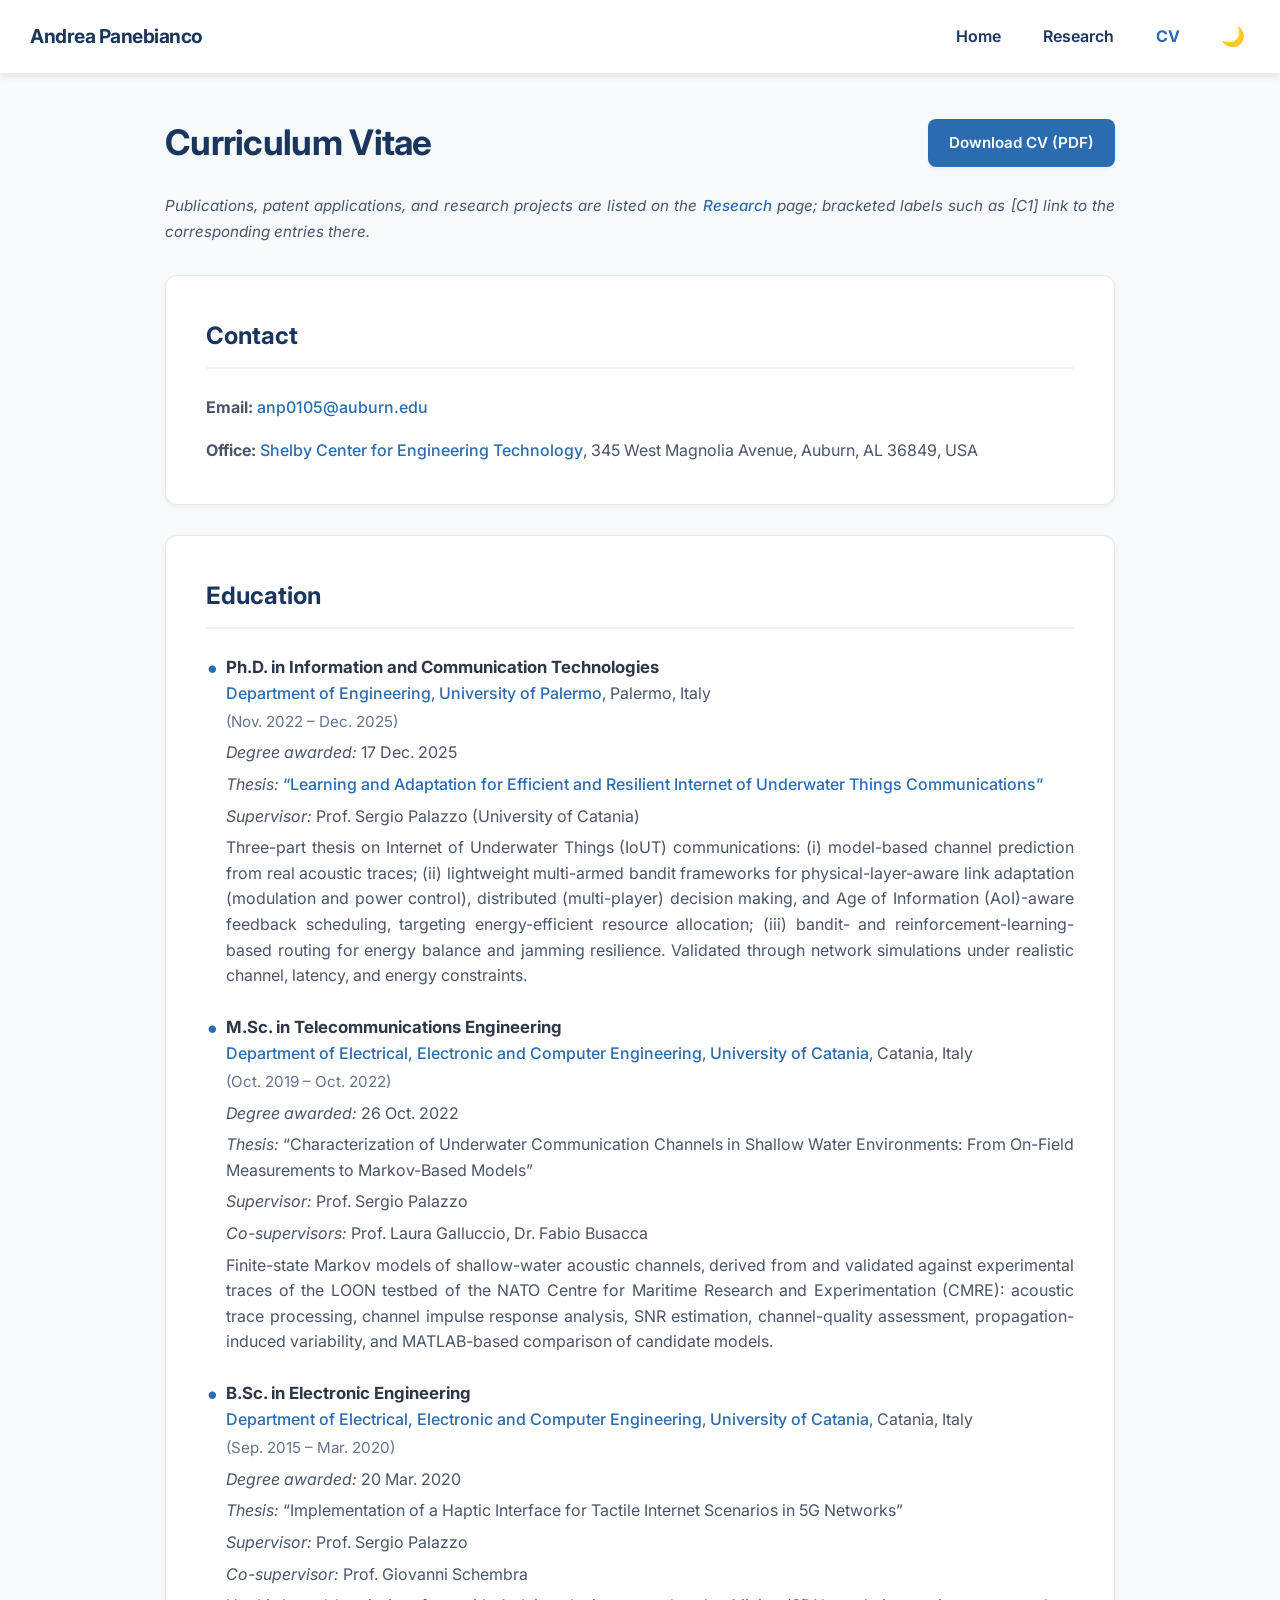
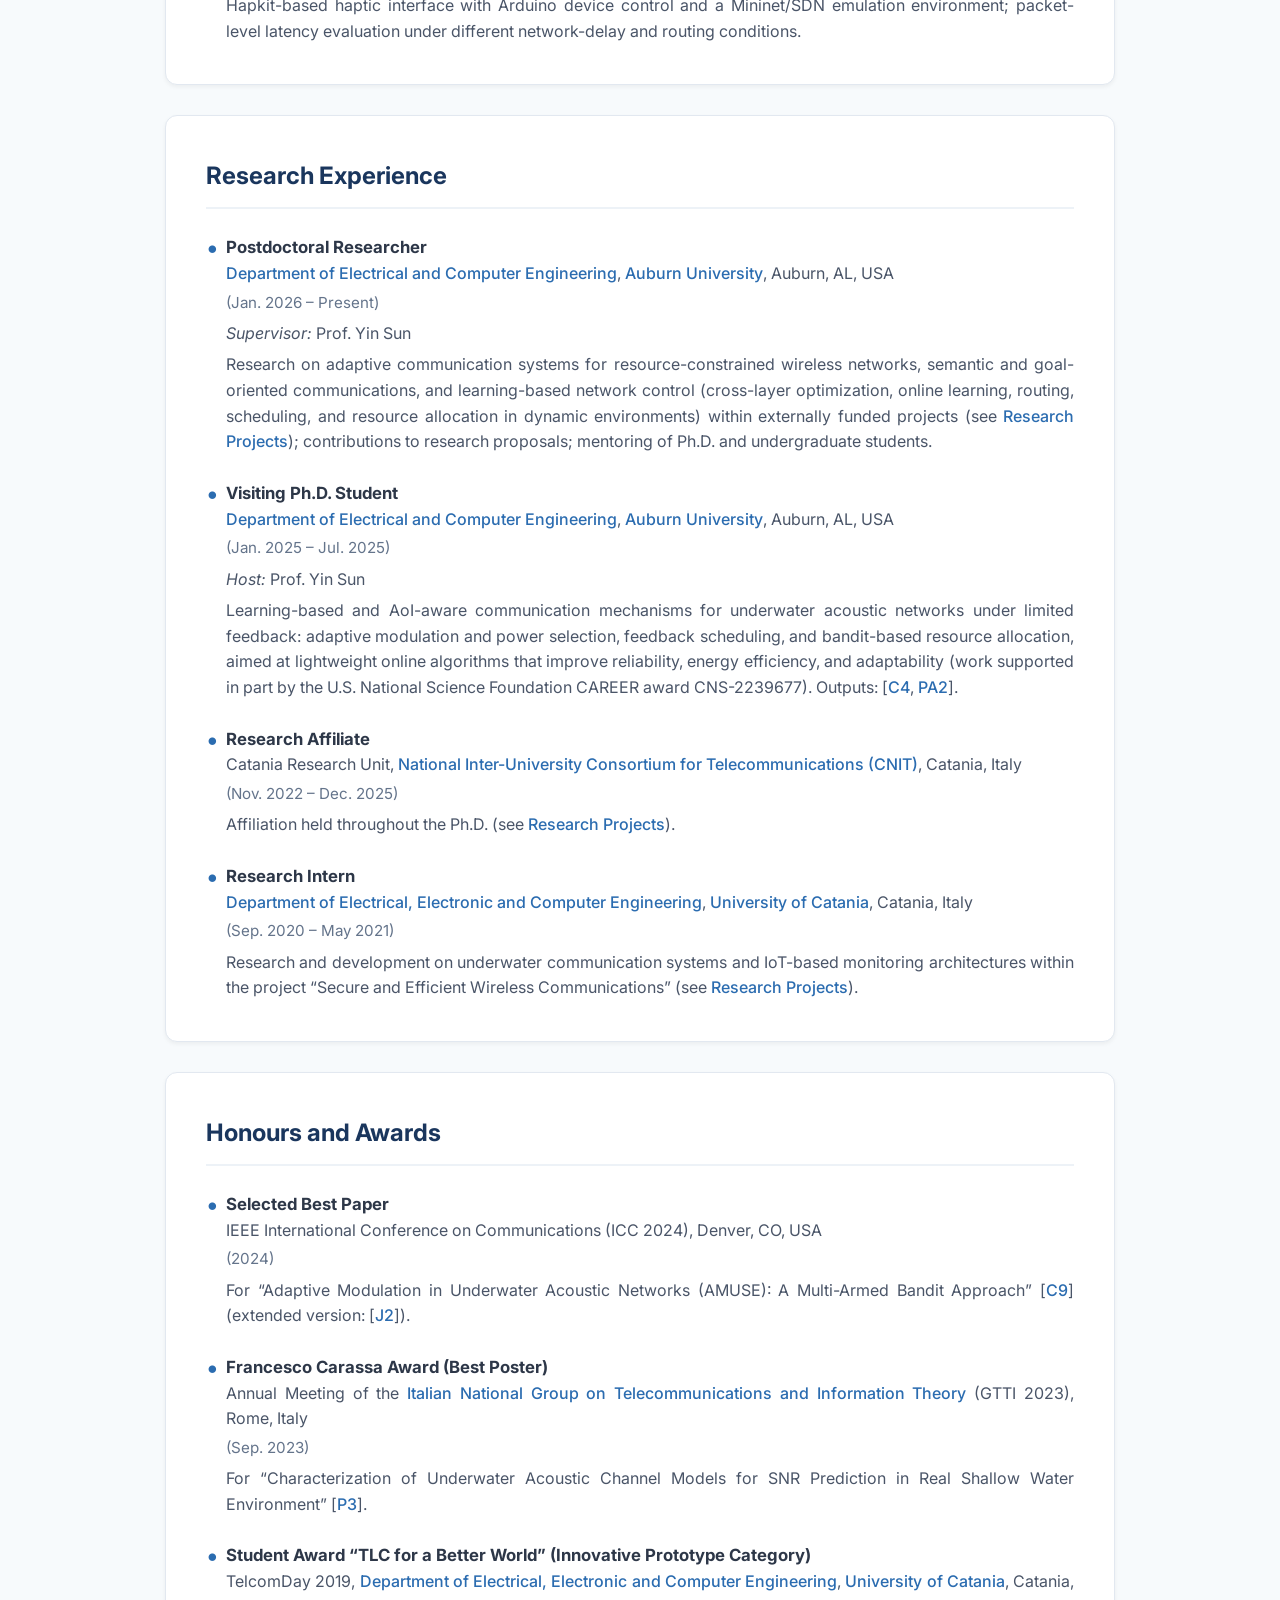
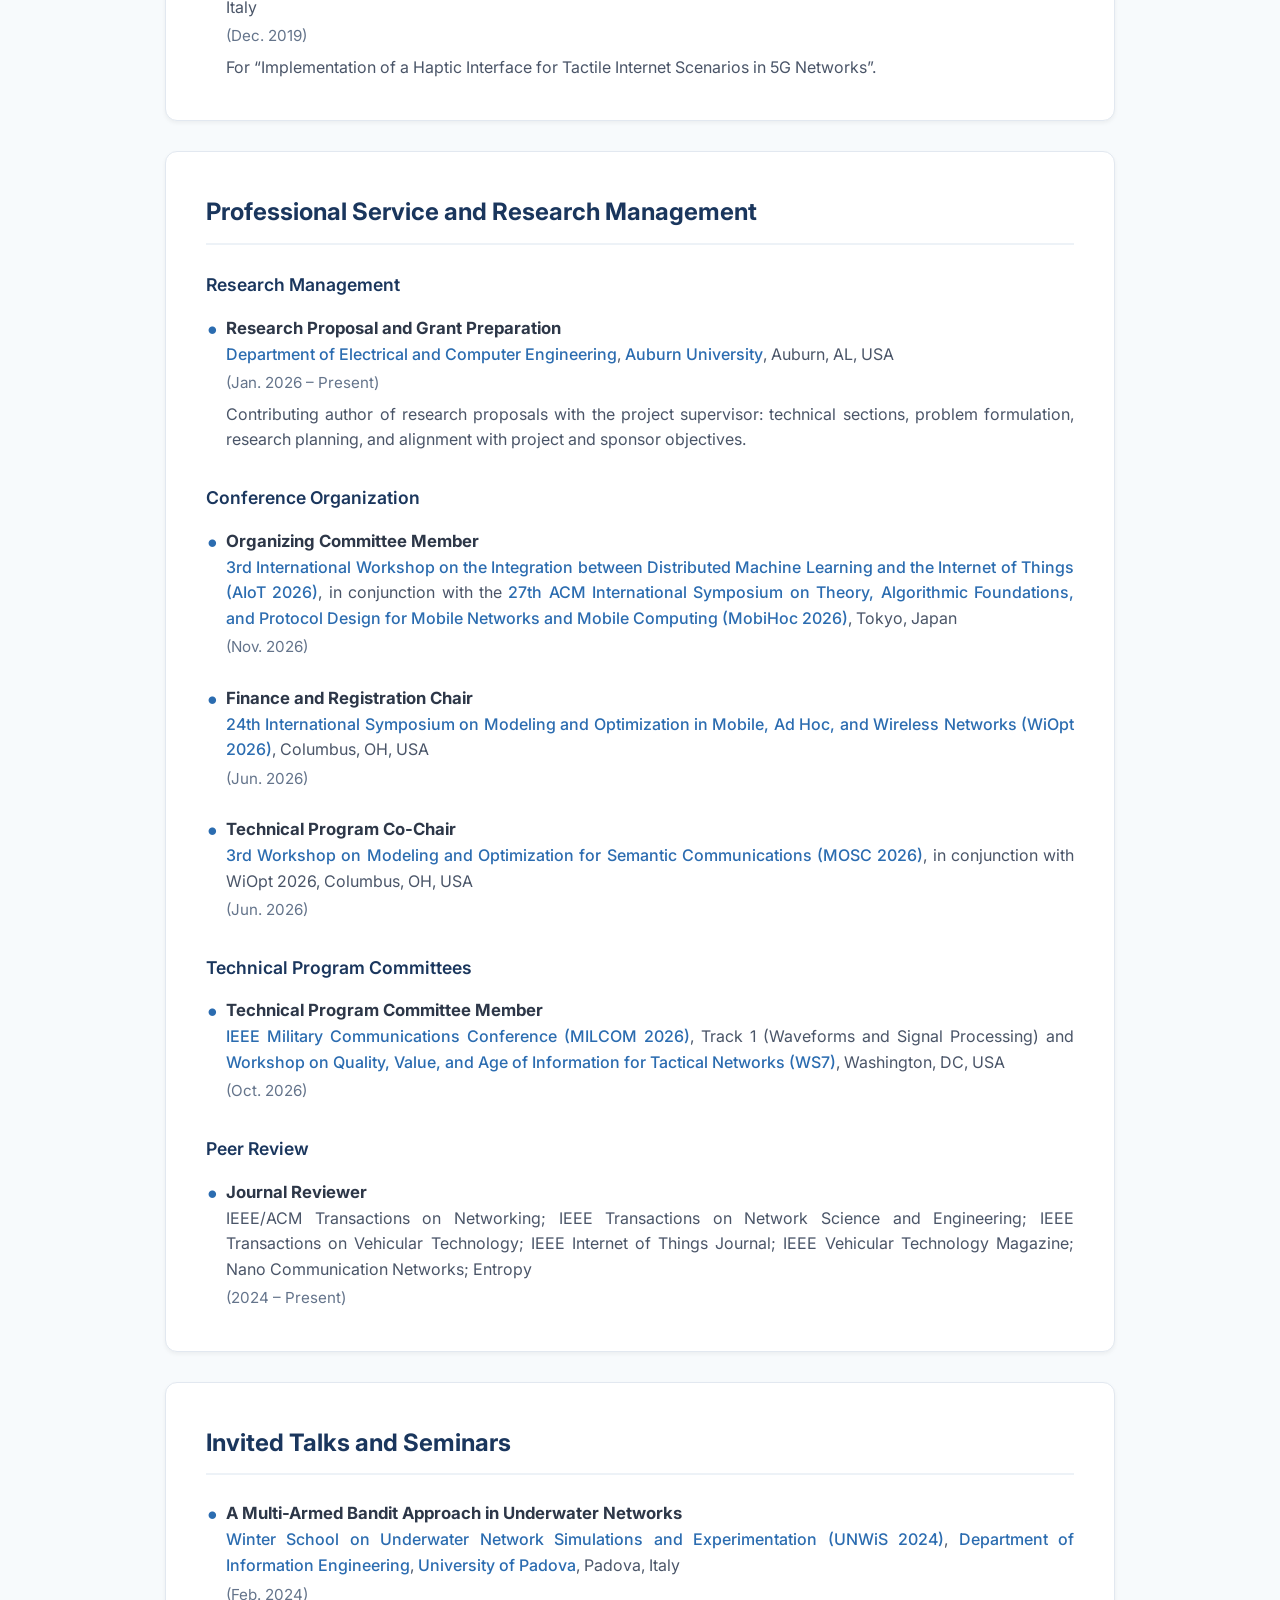
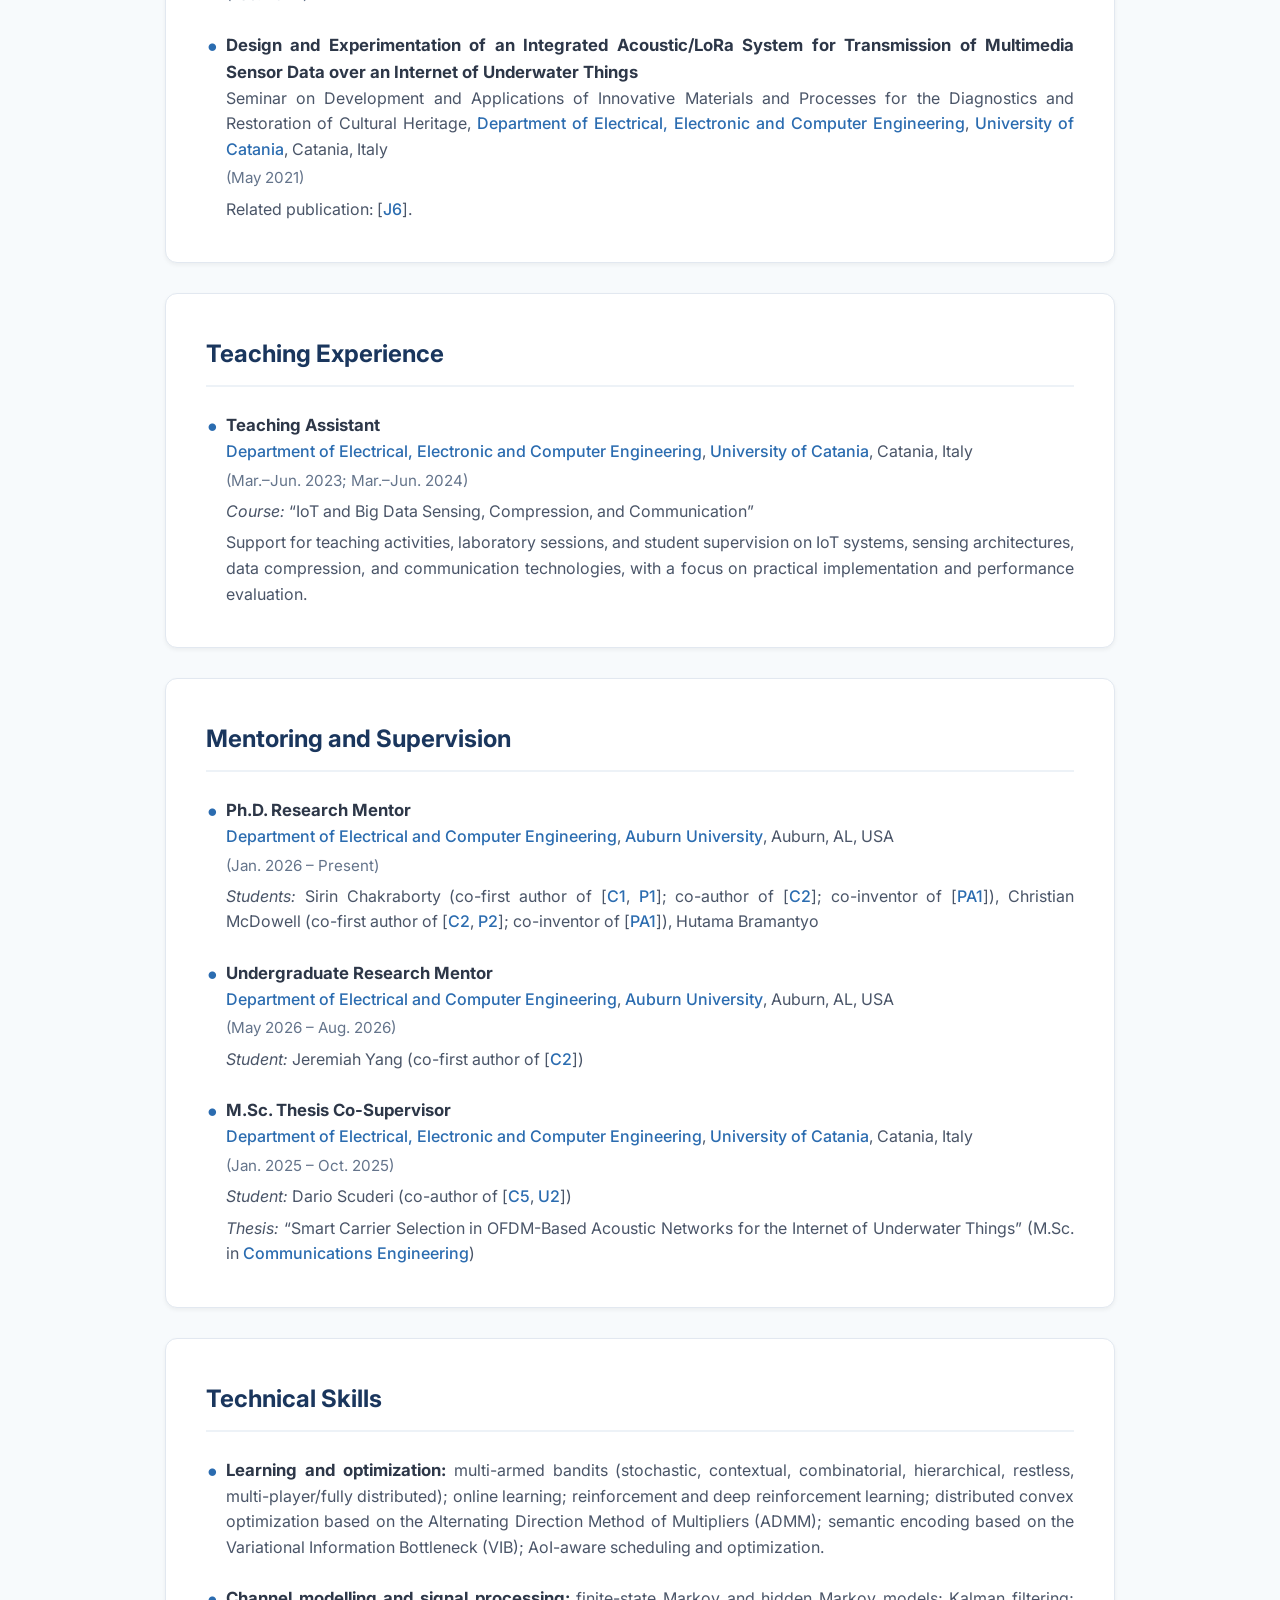
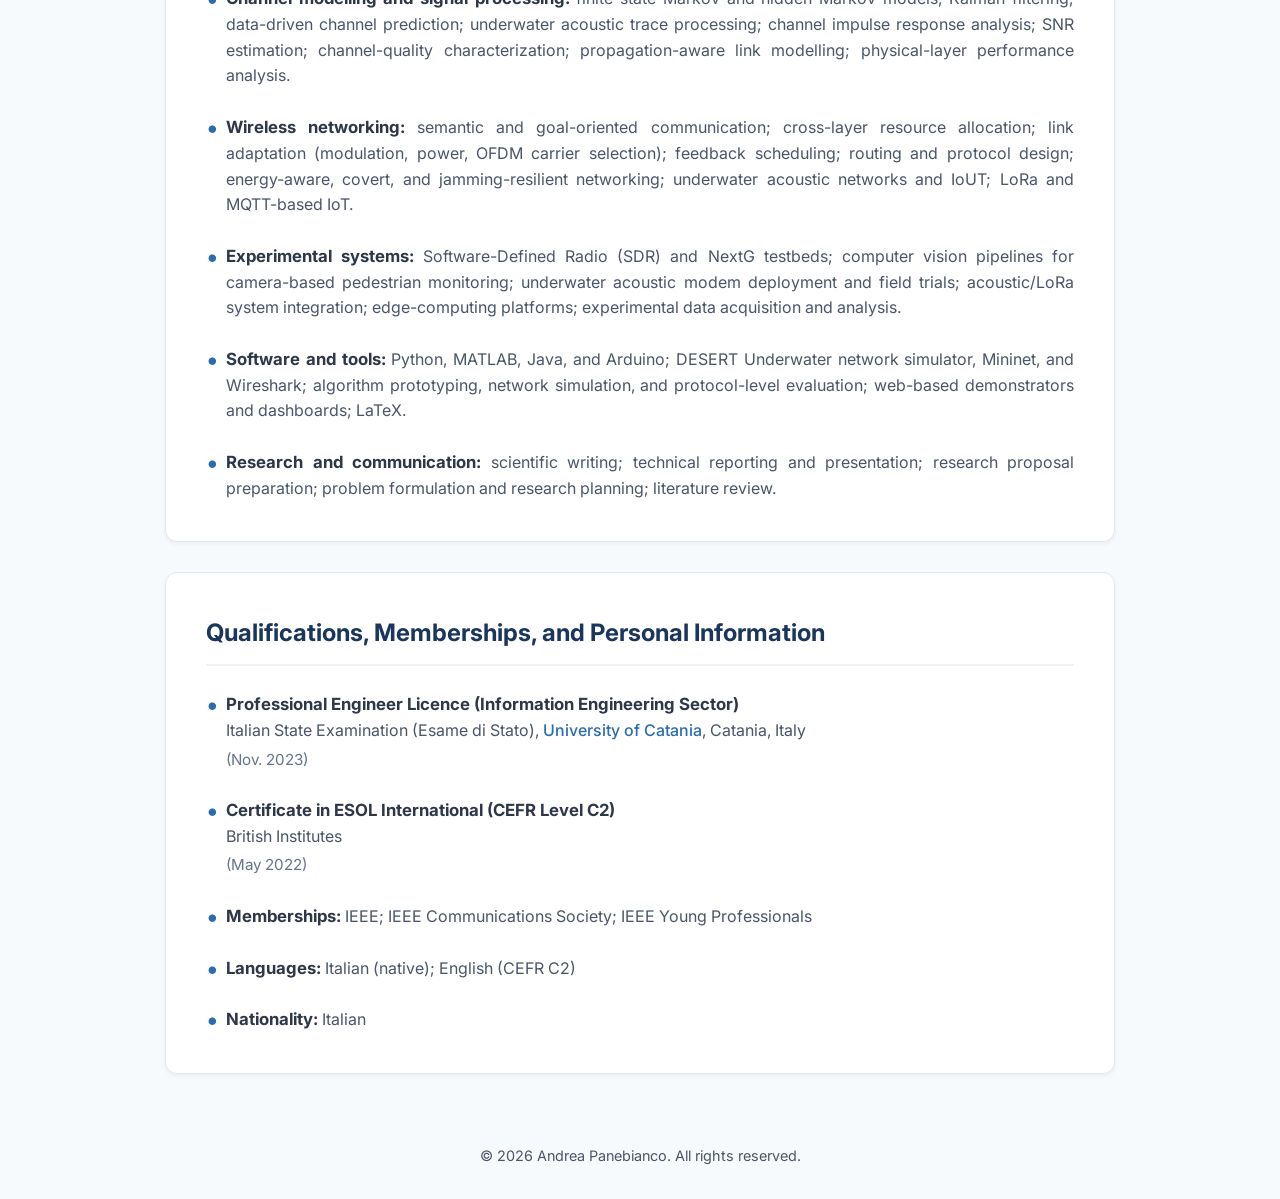
==== commit 9b0b4aa7: "Update version numbers in cv.html and add supervisor info" ====
--- a/cv.html
+++ b/cv.html
@@ -5,12 +5,12 @@
     <meta name="viewport" content="width=device-width, initial-scale=1.0">
     <title>CV — Andrea Panebianco</title>
 
-    <script src="theme.js?v=3"></script>
+    <script src="theme.js?v=4"></script>
 
     <link rel="preconnect" href="https://fonts.googleapis.com">
     <link rel="preconnect" href="https://fonts.gstatic.com" crossorigin>
     <link href="https://fonts.googleapis.com/css2?family=Inter:wght@300;400;500;600;700&display=swap" rel="stylesheet">
-    <link rel="stylesheet" href="style.css?v=3">
+    <link rel="stylesheet" href="style.css?v=4">
 </head>
 <body>
 
@@ -50,7 +50,7 @@
                     <span class="date-text">(Nov. 2022 – Dec. 2025)</span>
                     <span class="entry-detail"><em>Degree awarded:</em> 17 Dec. 2025</span>
                     <span class="entry-detail"><em>Thesis:</em> <a href="https://hdl.handle.net/10447/695153" target="_blank" class="text-link">“Learning and Adaptation for Efficient and Resilient Internet of Underwater Things Communications”</a></span>
-                    <span class="entry-detail"><em>Supervisor:</em> Prof. Sergio Palazzo</span>
+                    <span class="entry-detail"><em>Supervisor:</em> Prof. Sergio Palazzo (University of Catania)</span>
                     <span class="entry-detail">Three-part thesis on Internet of Underwater Things (IoUT) communications: (i) model-based channel prediction from real acoustic traces; (ii) lightweight multi-armed bandit frameworks for physical-layer-aware link adaptation (modulation and power control), distributed (multi-player) decision making, and Age of Information (AoI)-aware feedback scheduling, targeting energy-efficient resource allocation; (iii) bandit- and reinforcement-learning-based routing for energy balance and jamming resilience. Validated through network simulations under realistic channel, latency, and energy constraints.</span>
                 </li>
                 <li>
--- a/style.css
+++ b/style.css
@@ -404,9 +404,15 @@
     content: none;
 }
 
+/* Voce raggiunta da un'etichetta: evidenziata per un attimo, poi l'evidenziatura svanisce */
 ul.pub-list li:target {
-    background-color: var(--hover-bg);
     border-radius: 6px;
+    animation: target-highlight 2.5s ease-out forwards;
+}
+
+@keyframes target-highlight {
+    0%, 40% { background-color: var(--hover-bg); }
+    100%    { background-color: transparent; }
 }
 
 .pub-label {
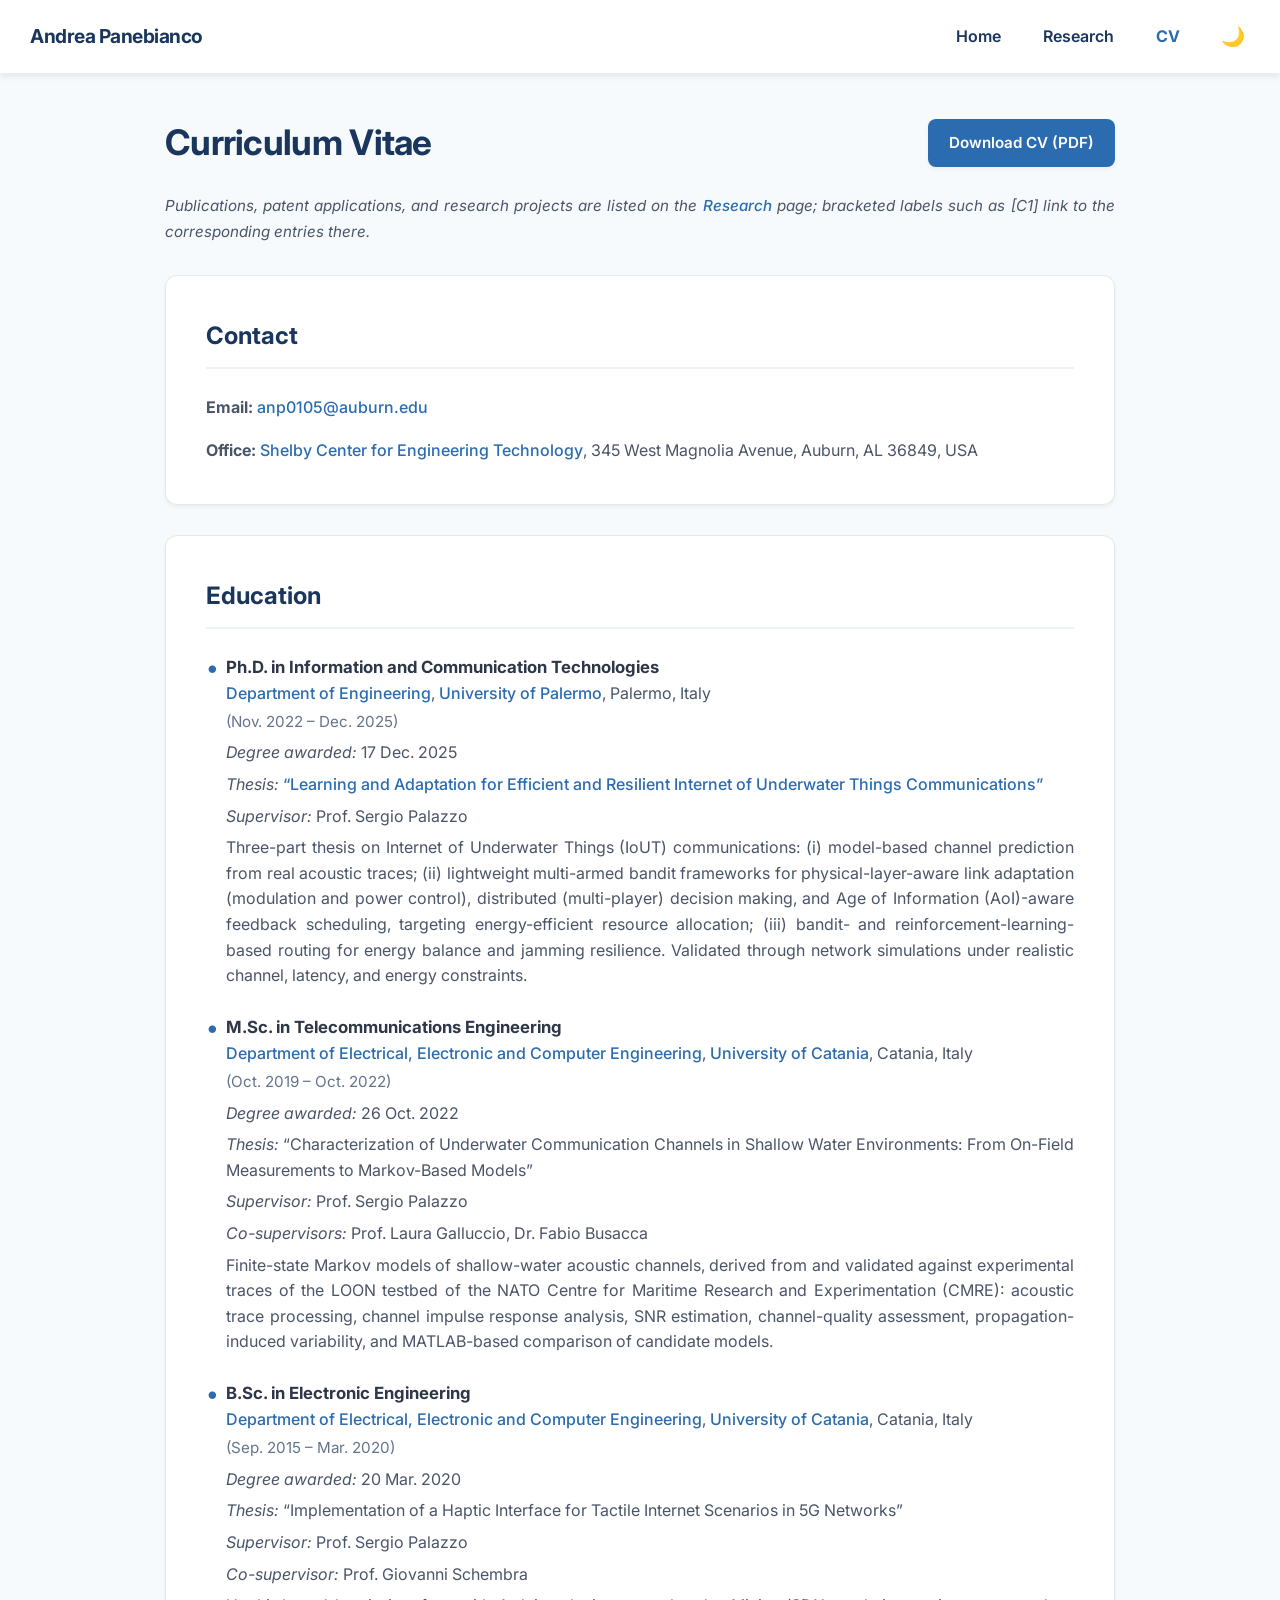
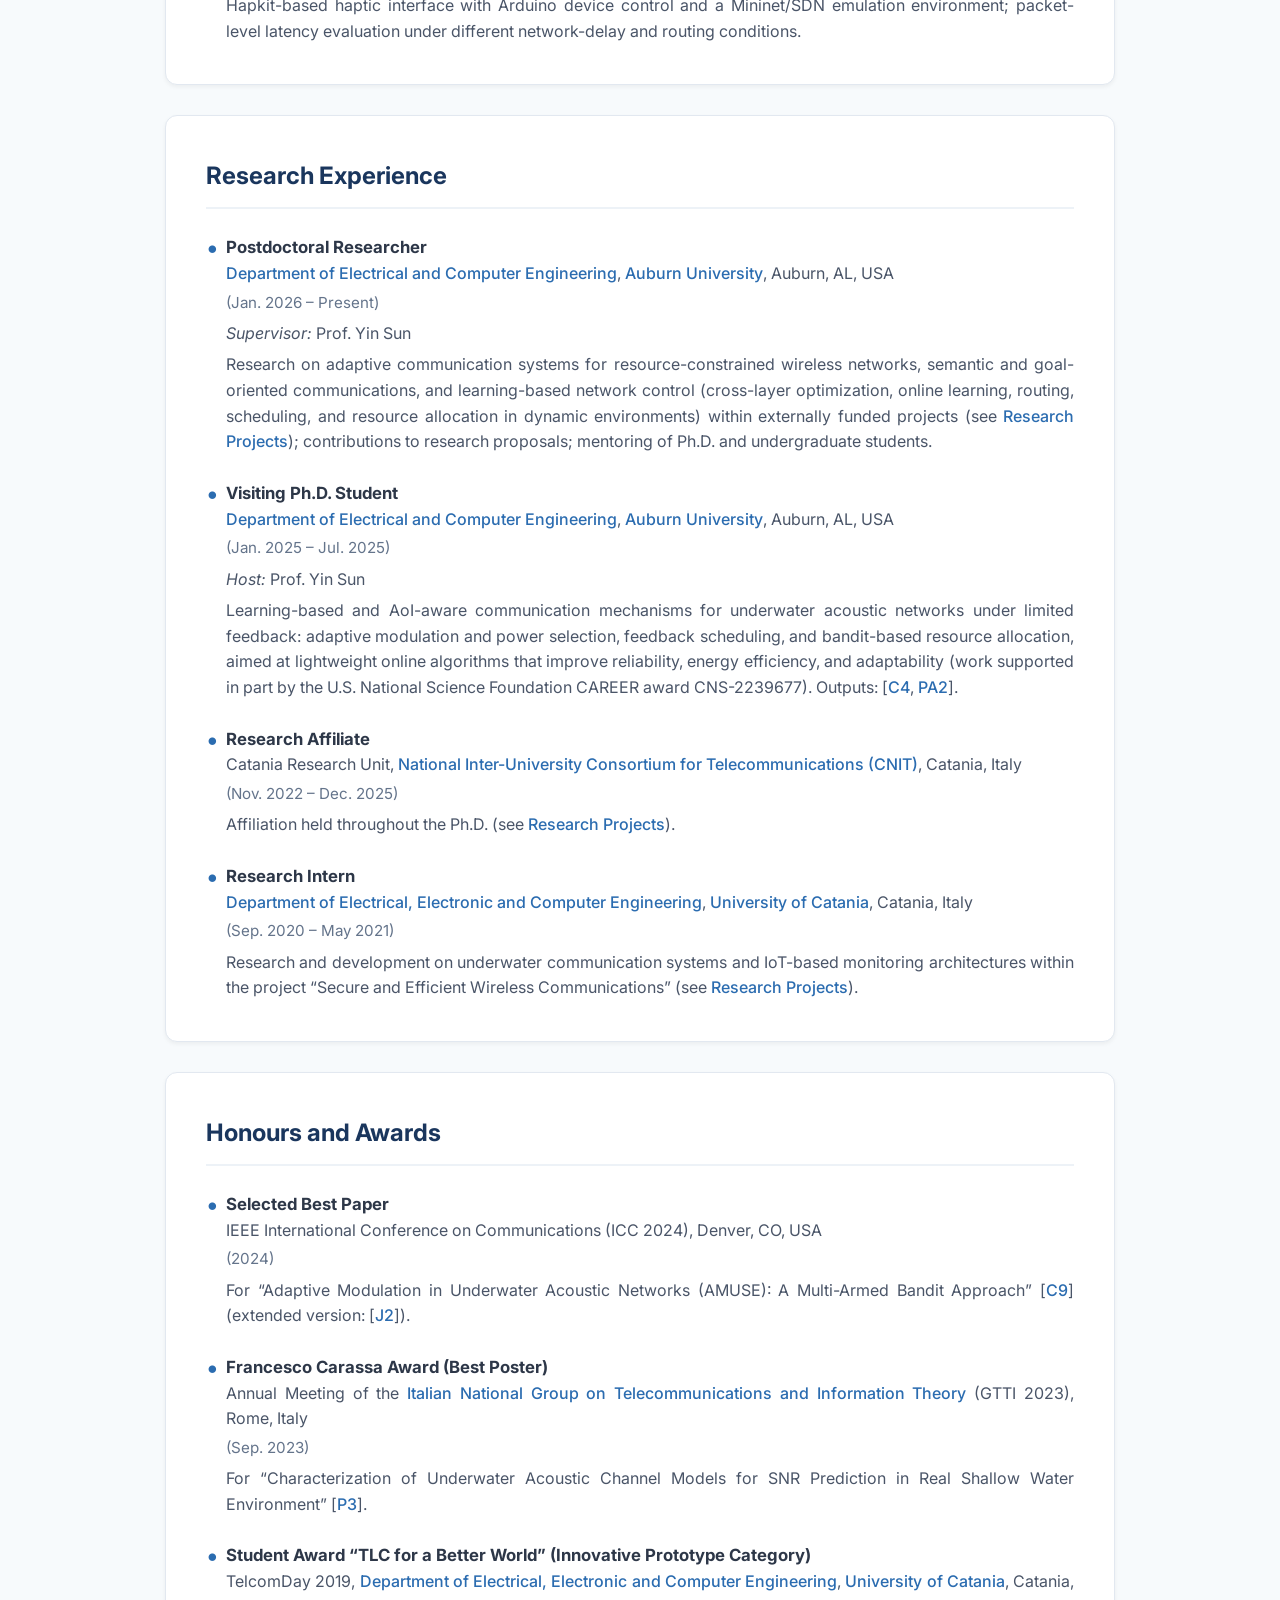
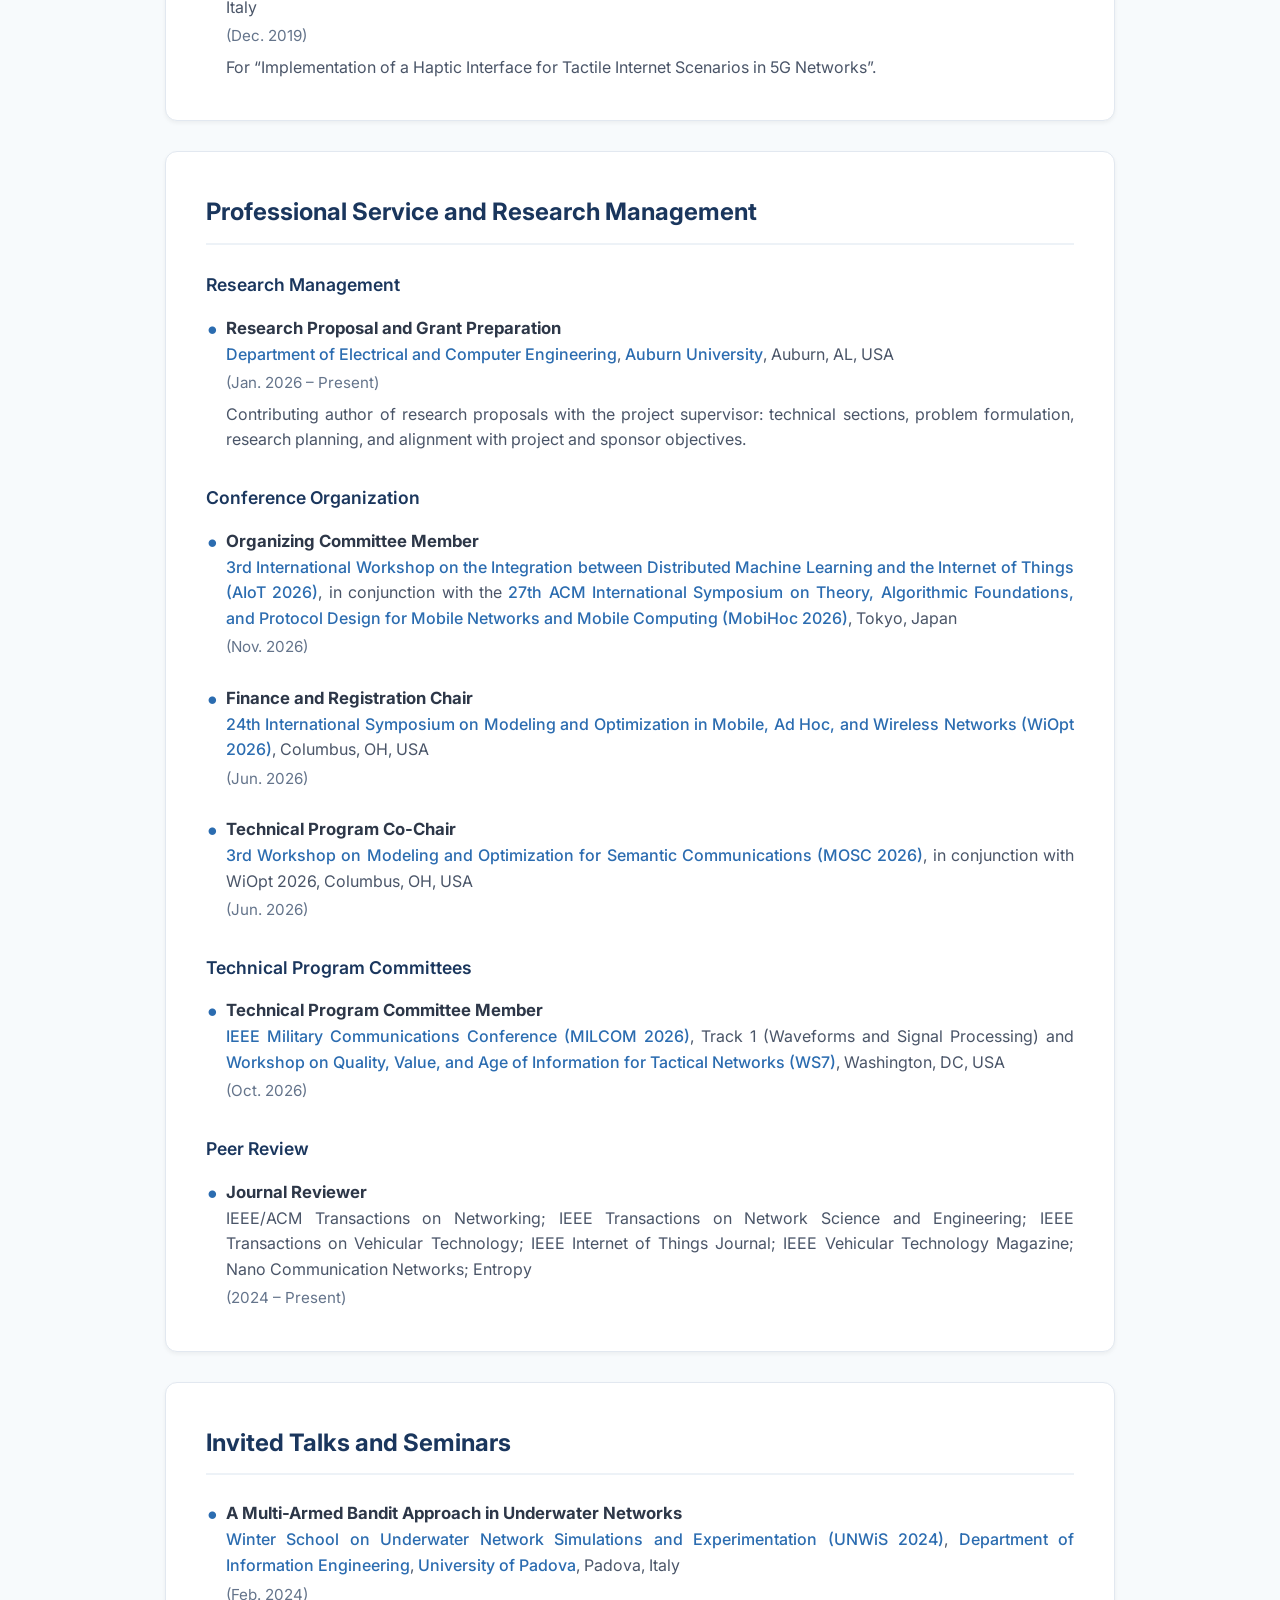
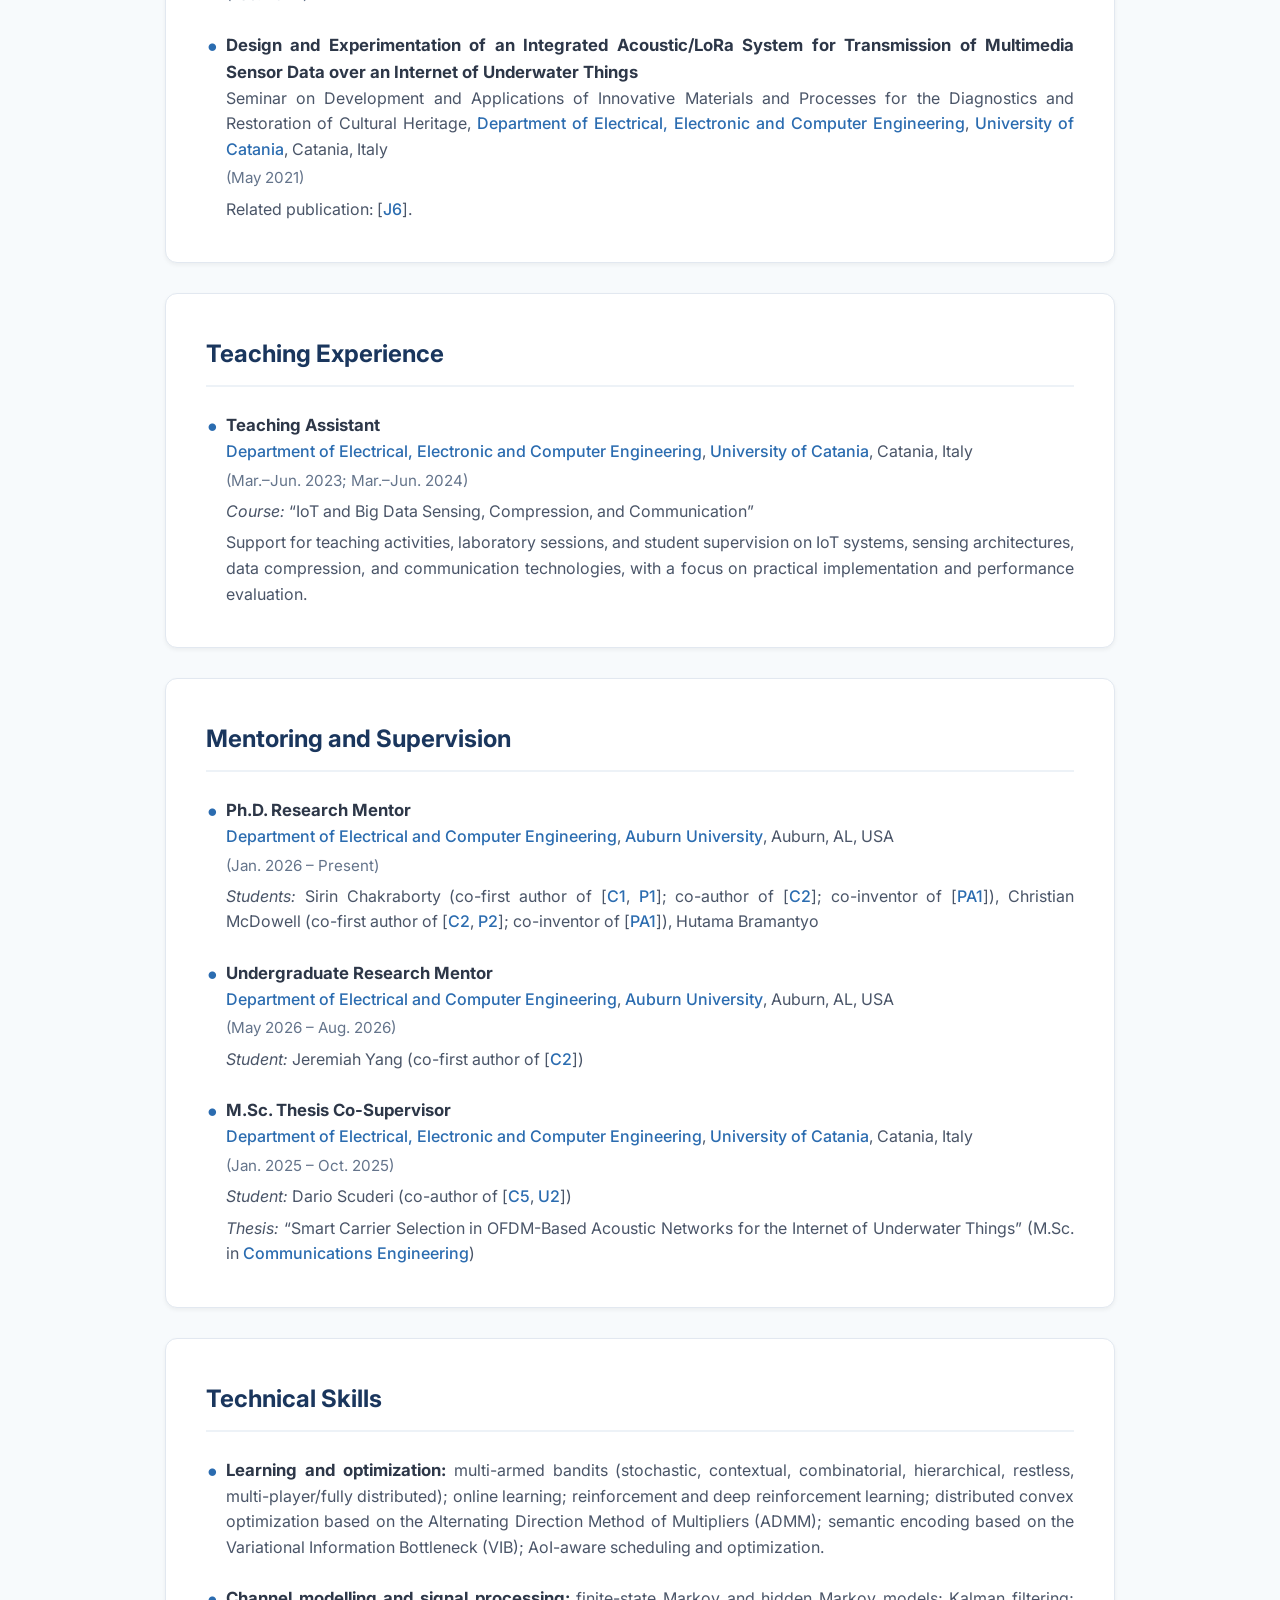
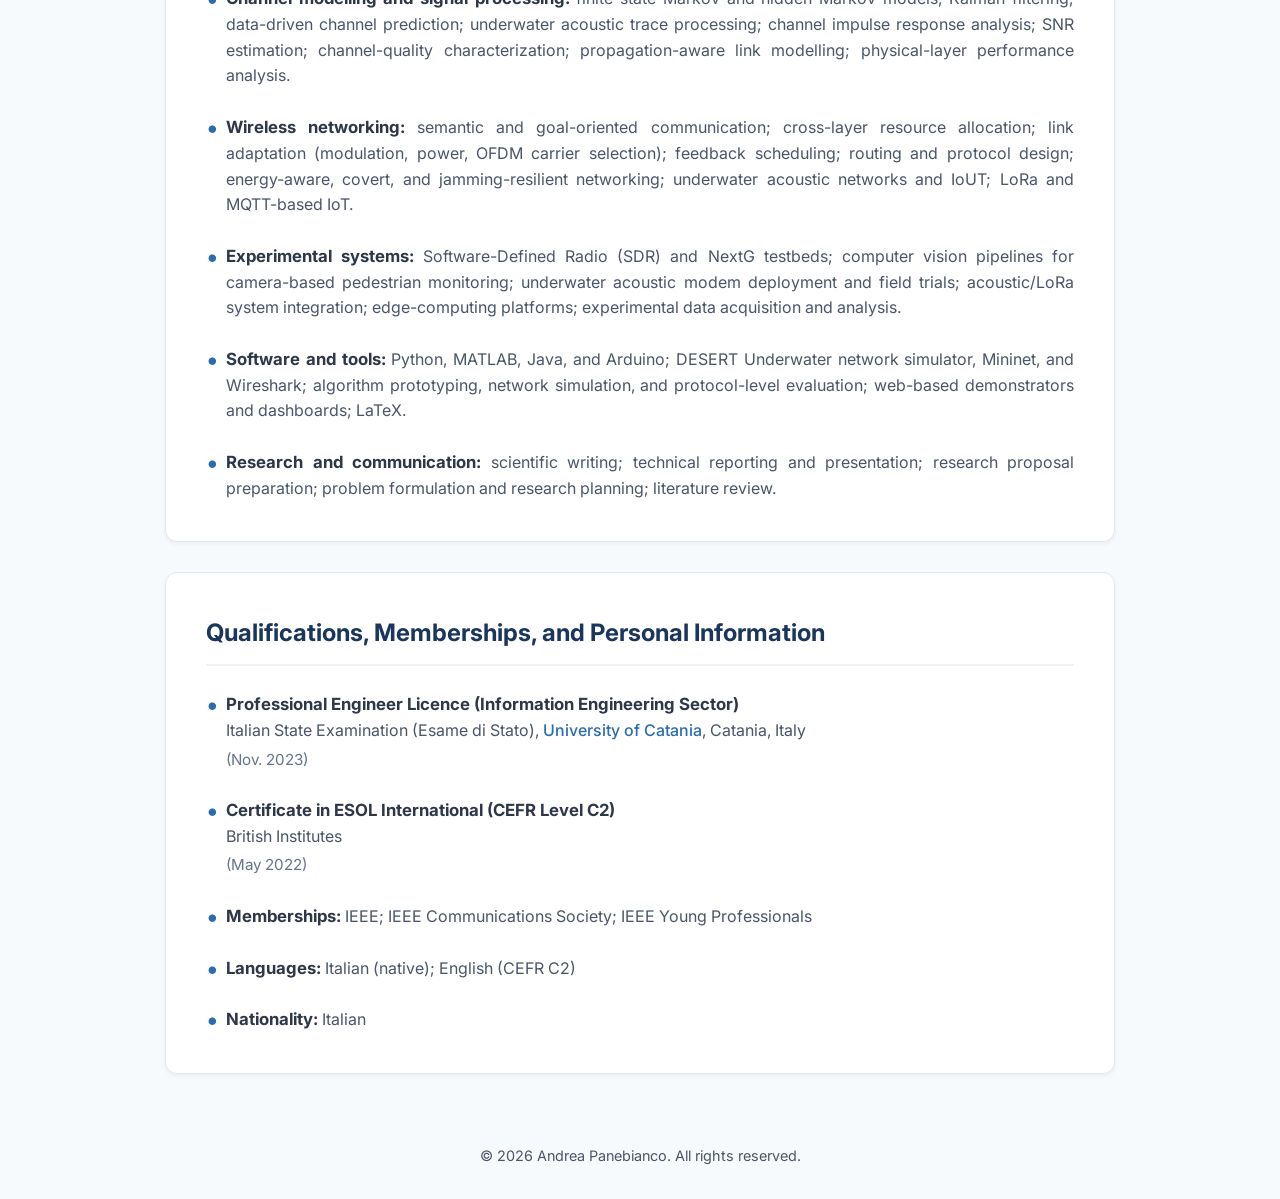
==== commit 500b87bc: "Modify supervisor details in CV Updated supervisor information in thesis entry." ====
--- a/cv.html
+++ b/cv.html
@@ -50,7 +50,7 @@
                     <span class="date-text">(Nov. 2022 – Dec. 2025)</span>
                     <span class="entry-detail"><em>Degree awarded:</em> 17 Dec. 2025</span>
                     <span class="entry-detail"><em>Thesis:</em> <a href="https://hdl.handle.net/10447/695153" target="_blank" class="text-link">“Learning and Adaptation for Efficient and Resilient Internet of Underwater Things Communications”</a></span>
-                    <span class="entry-detail"><em>Supervisor:</em> Prof. Sergio Palazzo (University of Catania)</span>
+                    <span class="entry-detail"><em>Supervisor:</em> Prof. Sergio Palazzo</span>
                     <span class="entry-detail">Three-part thesis on Internet of Underwater Things (IoUT) communications: (i) model-based channel prediction from real acoustic traces; (ii) lightweight multi-armed bandit frameworks for physical-layer-aware link adaptation (modulation and power control), distributed (multi-player) decision making, and Age of Information (AoI)-aware feedback scheduling, targeting energy-efficient resource allocation; (iii) bandit- and reinforcement-learning-based routing for energy balance and jamming resilience. Validated through network simulations under realistic channel, latency, and energy constraints.</span>
                 </li>
                 <li>
--- a/style.css
+++ b/style.css
@@ -404,8 +404,9 @@
     content: none;
 }
 
-/* Voce raggiunta da un'etichetta: evidenziata per un attimo, poi l'evidenziatura svanisce */
-ul.pub-list li:target {
+/* Voce raggiunta da un'etichetta: evidenziata per un attimo, poi l'evidenziatura svanisce.
+   La classe "flash" viene aggiunta dallo script in fondo a research.html */
+ul.pub-list li.flash {
     border-radius: 6px;
     animation: target-highlight 2.5s ease-out forwards;
 }
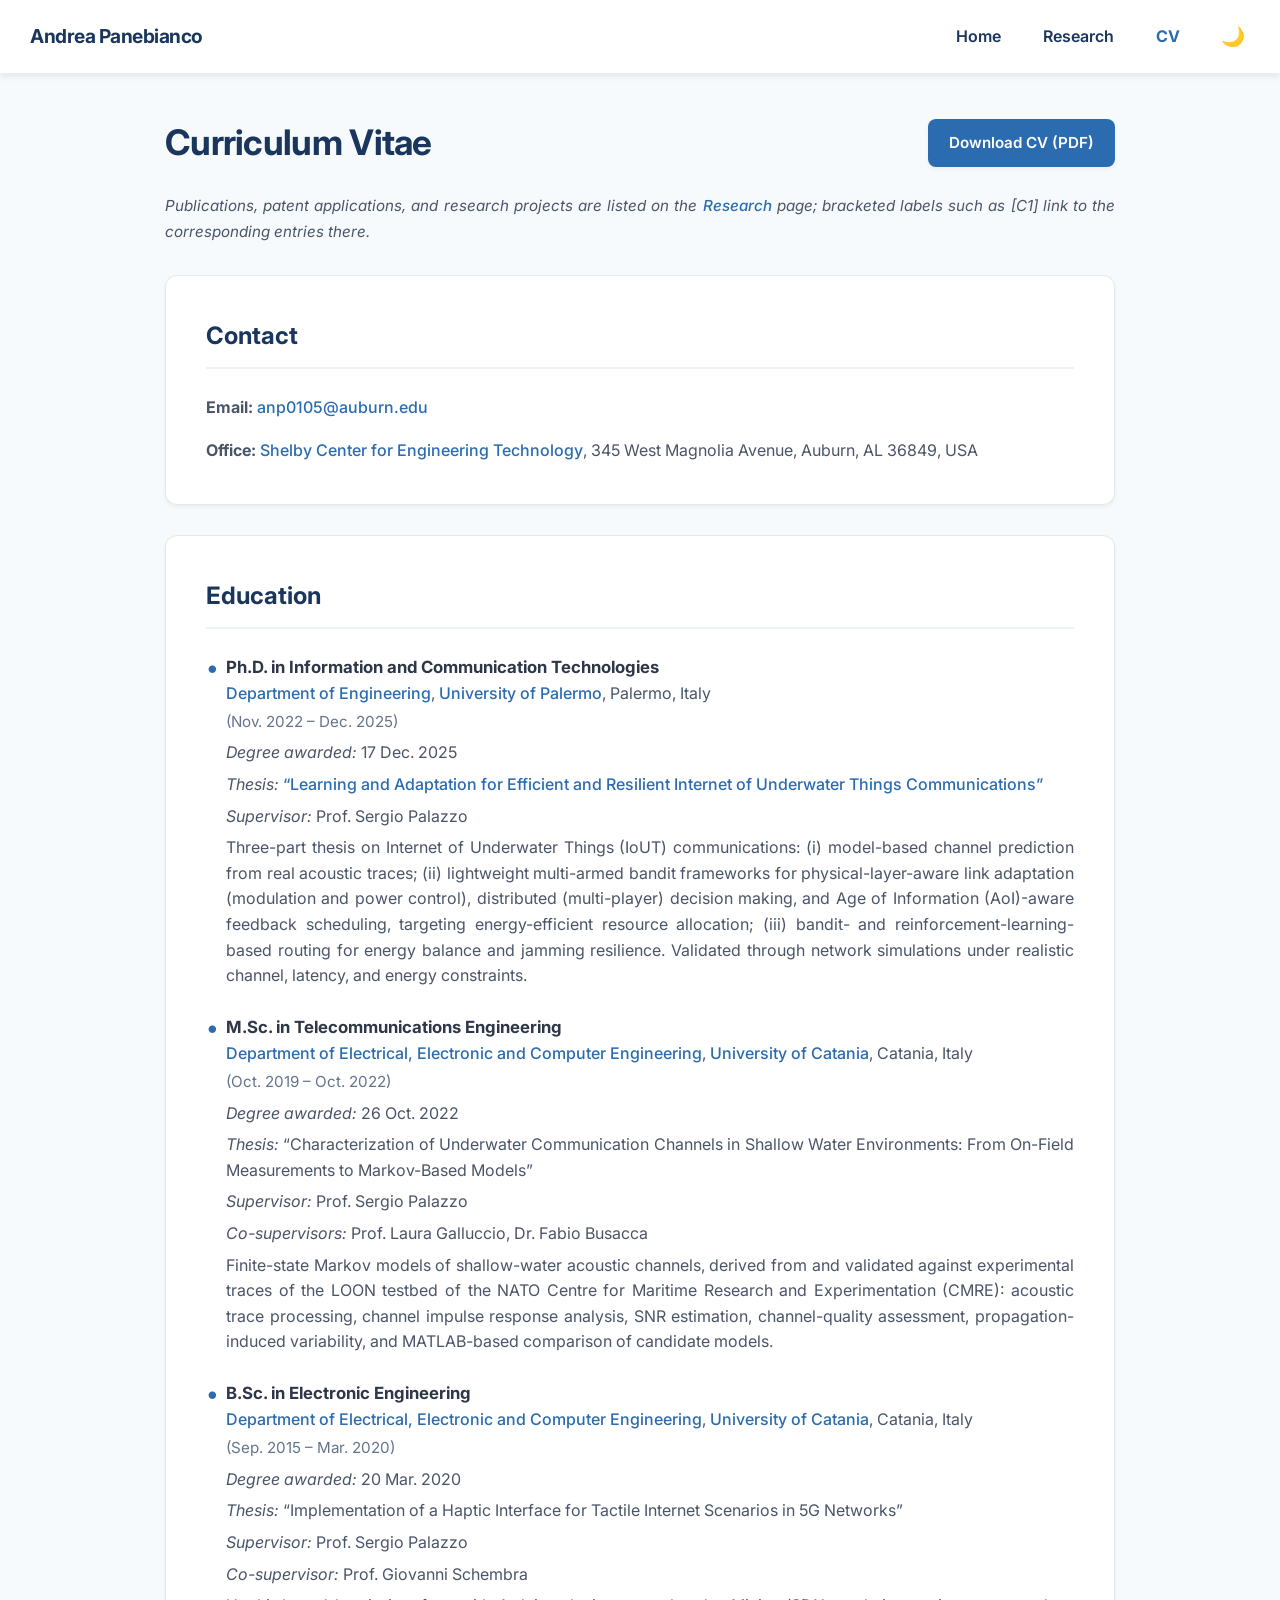
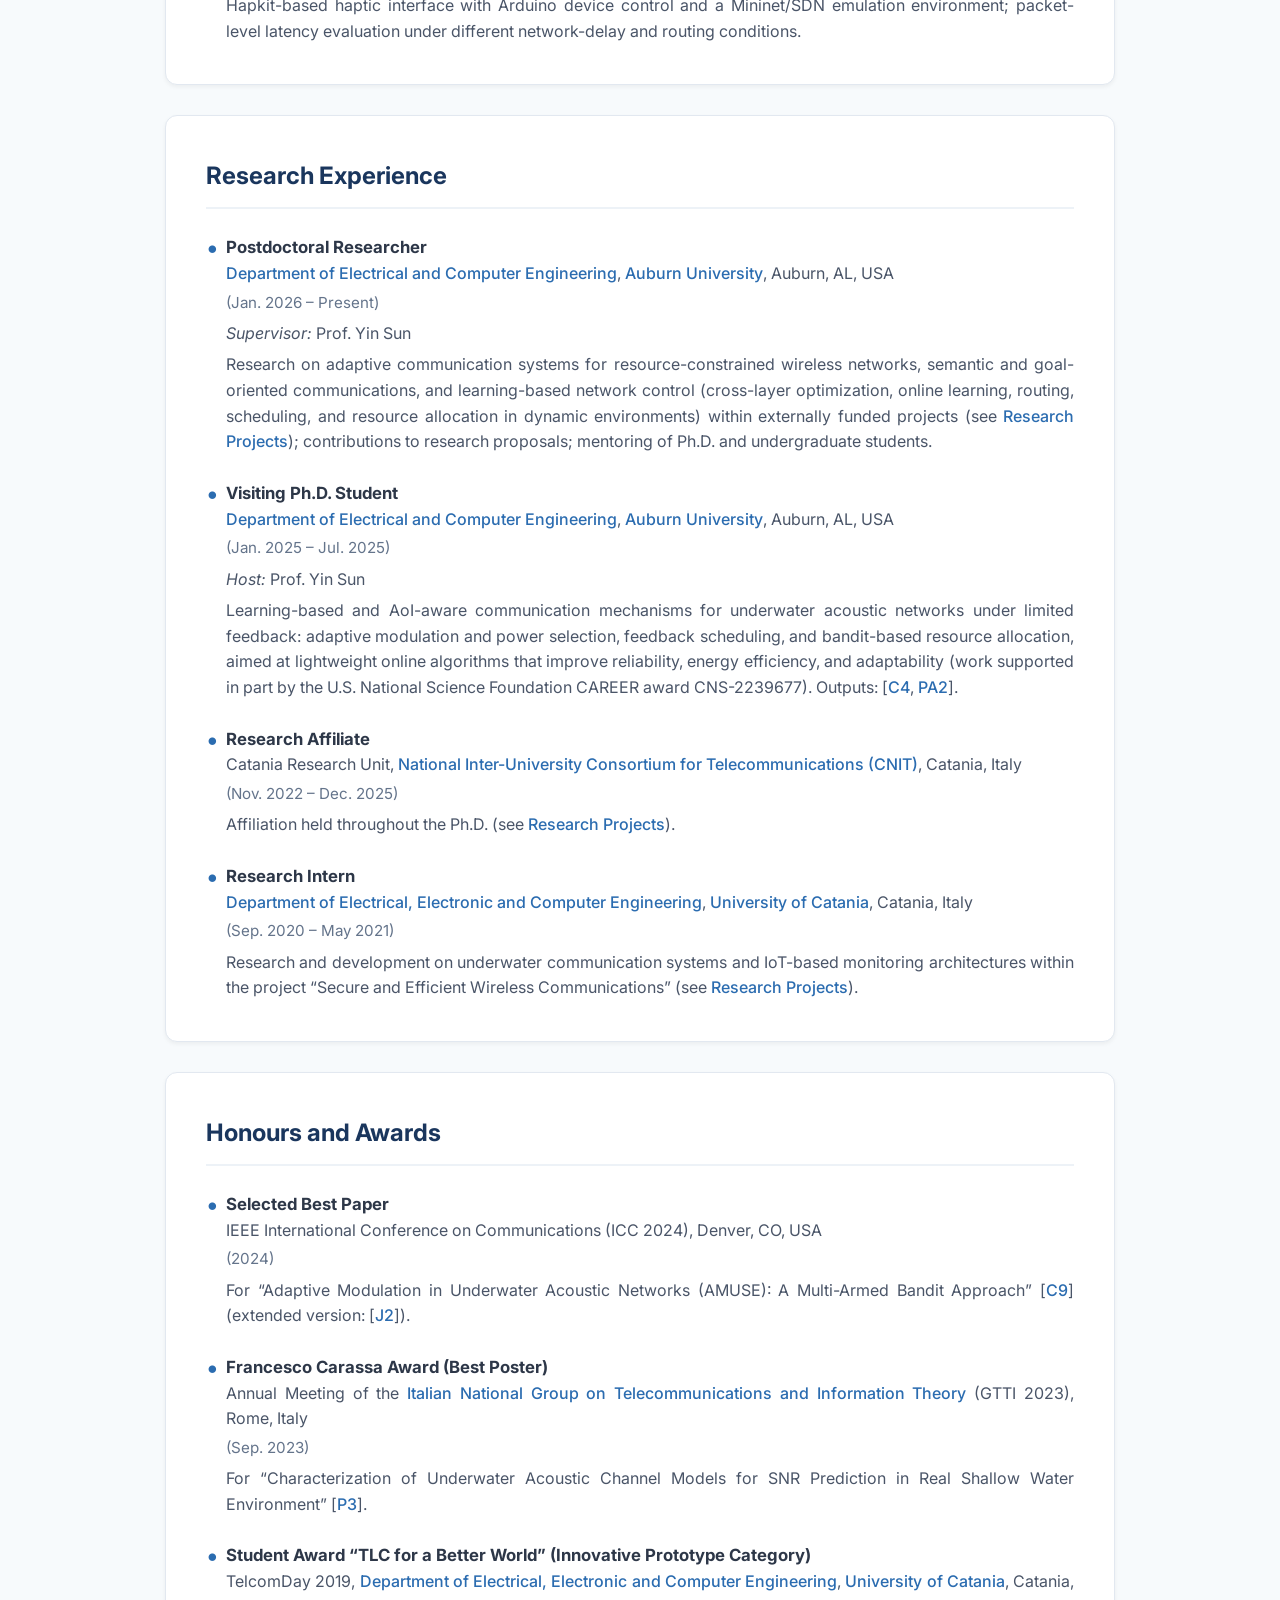
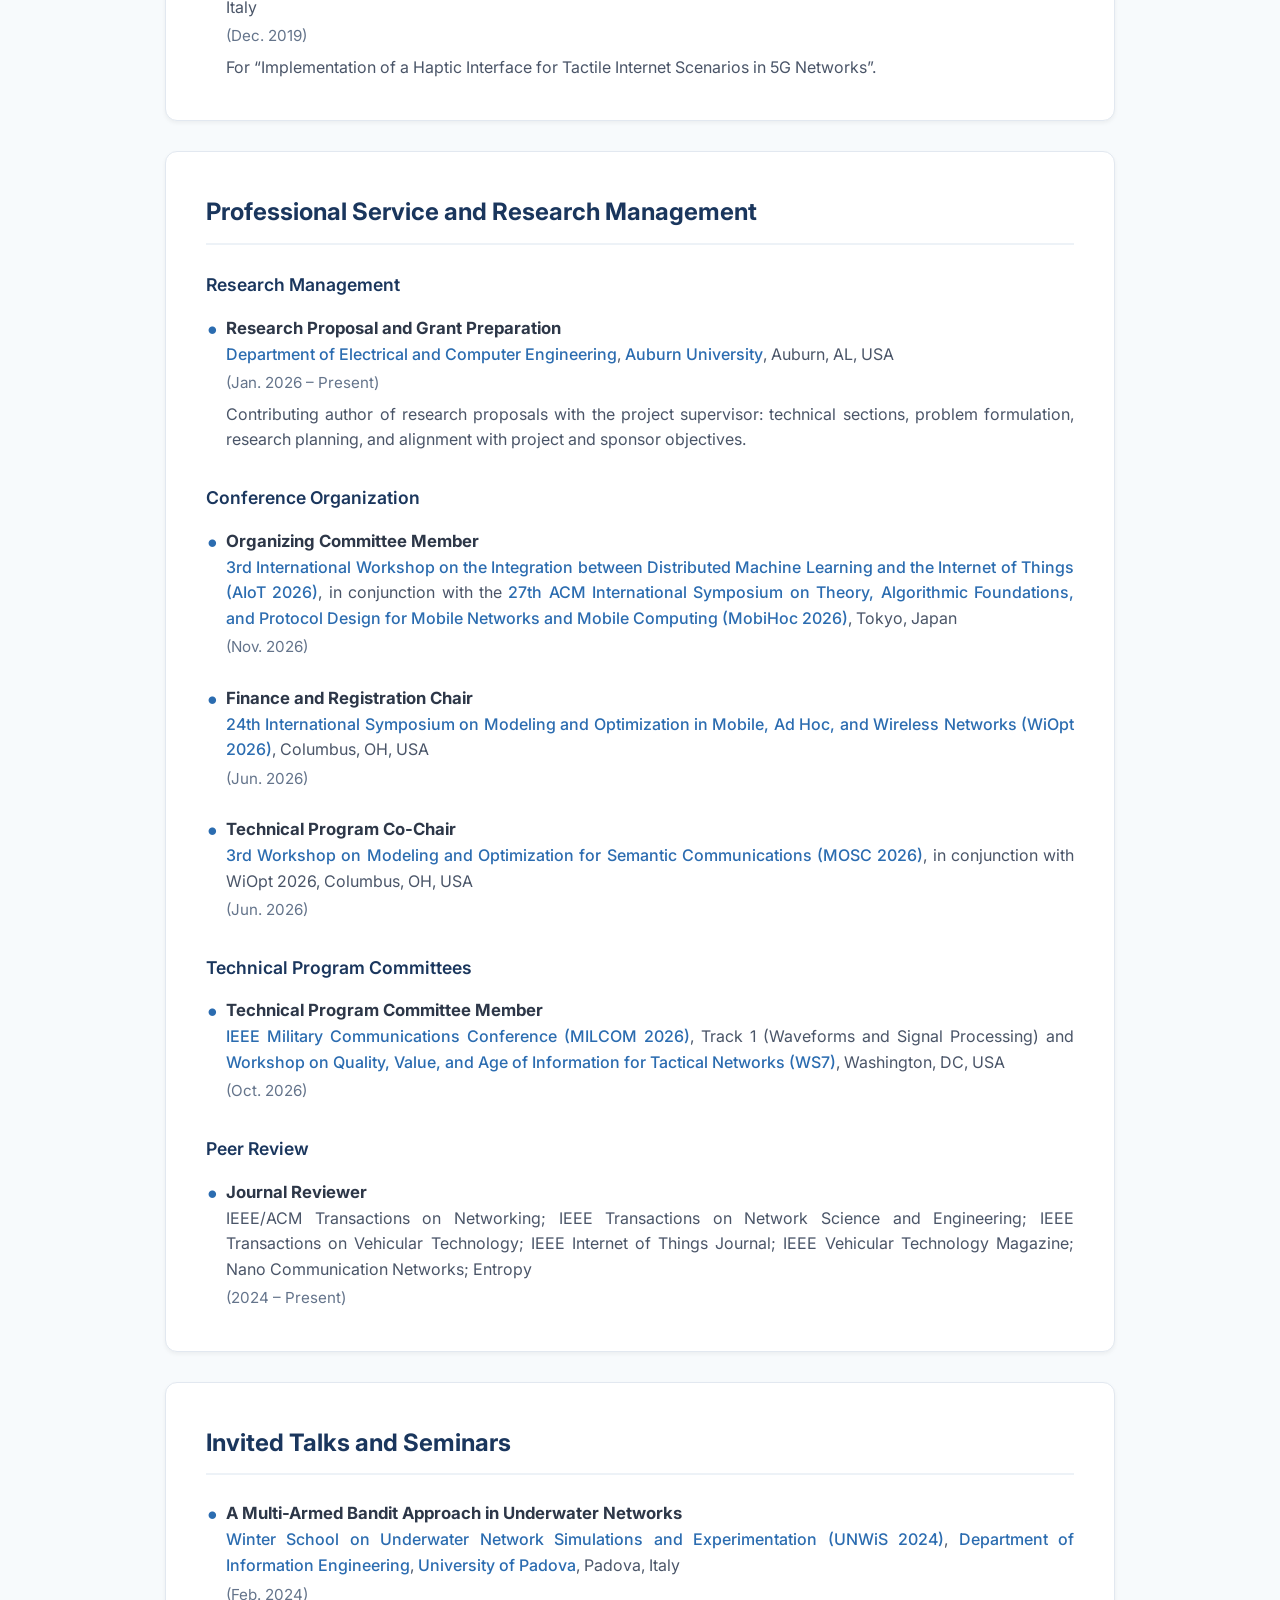
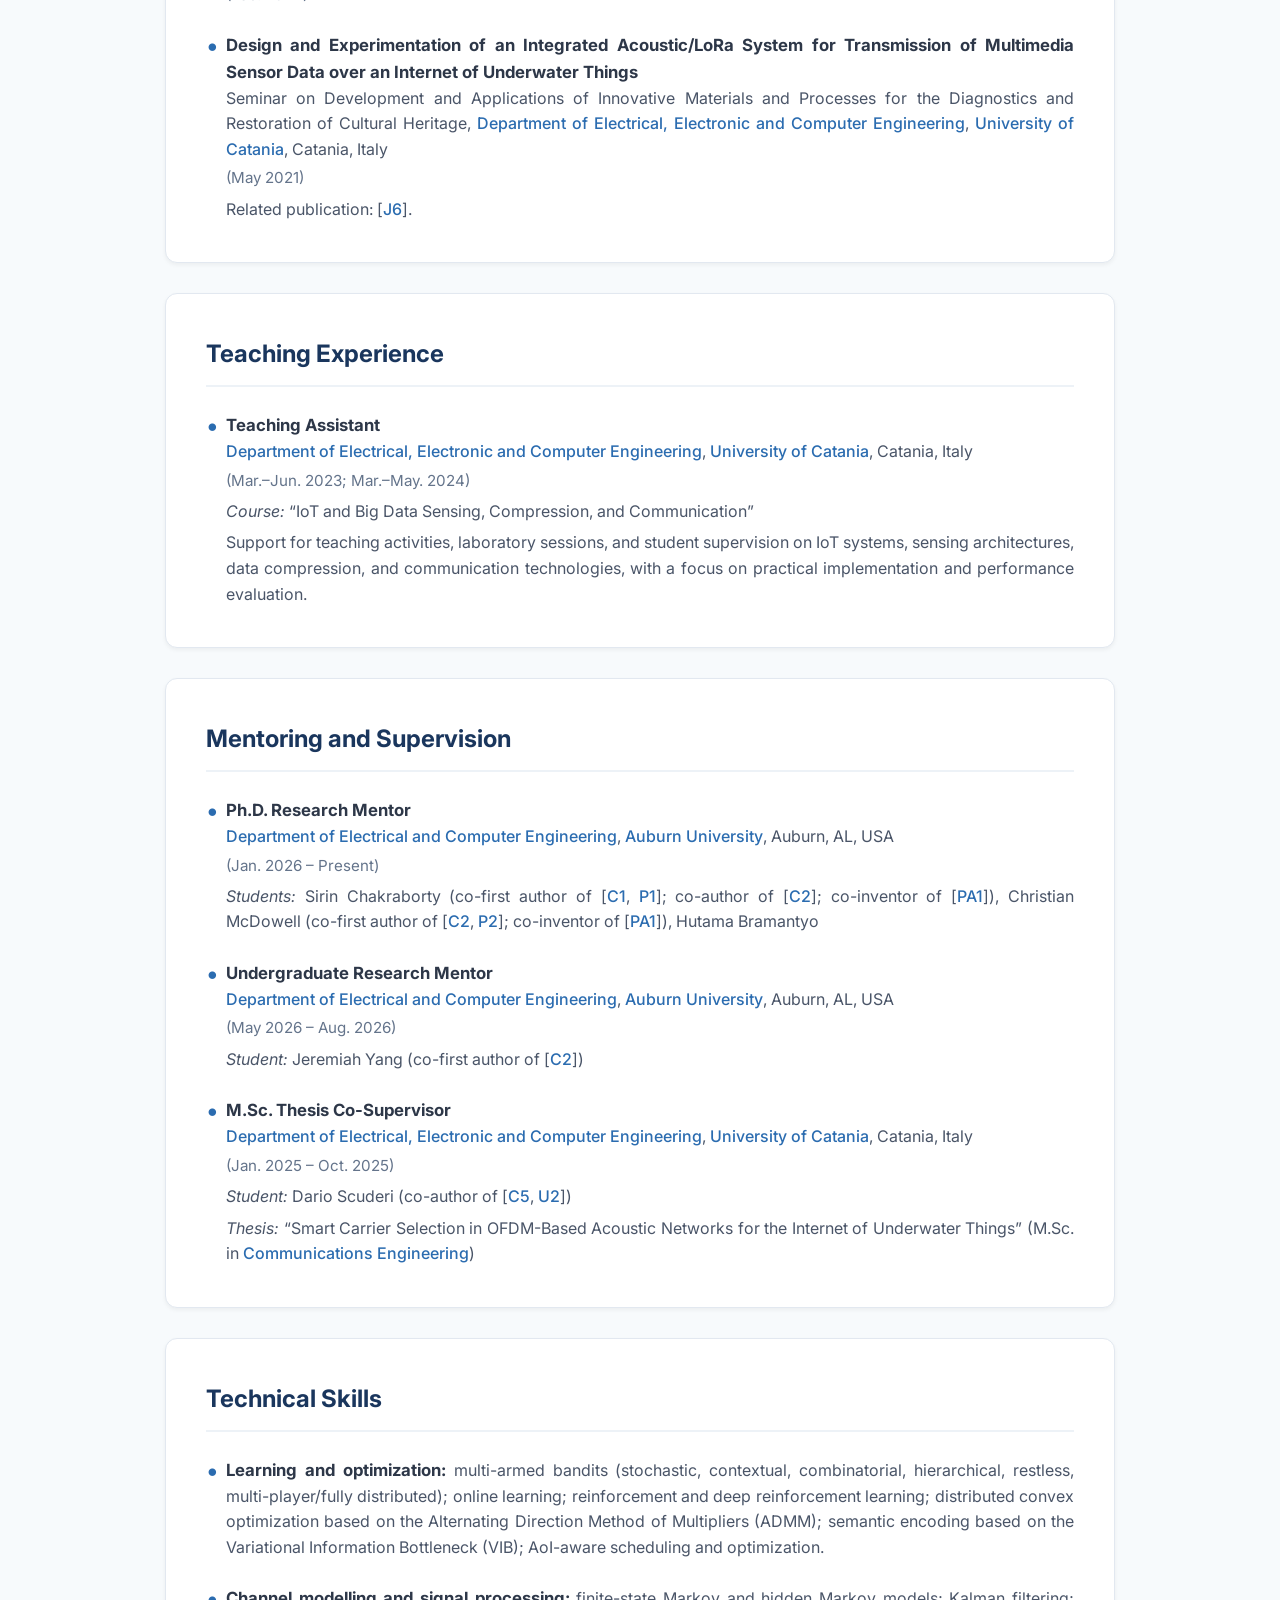
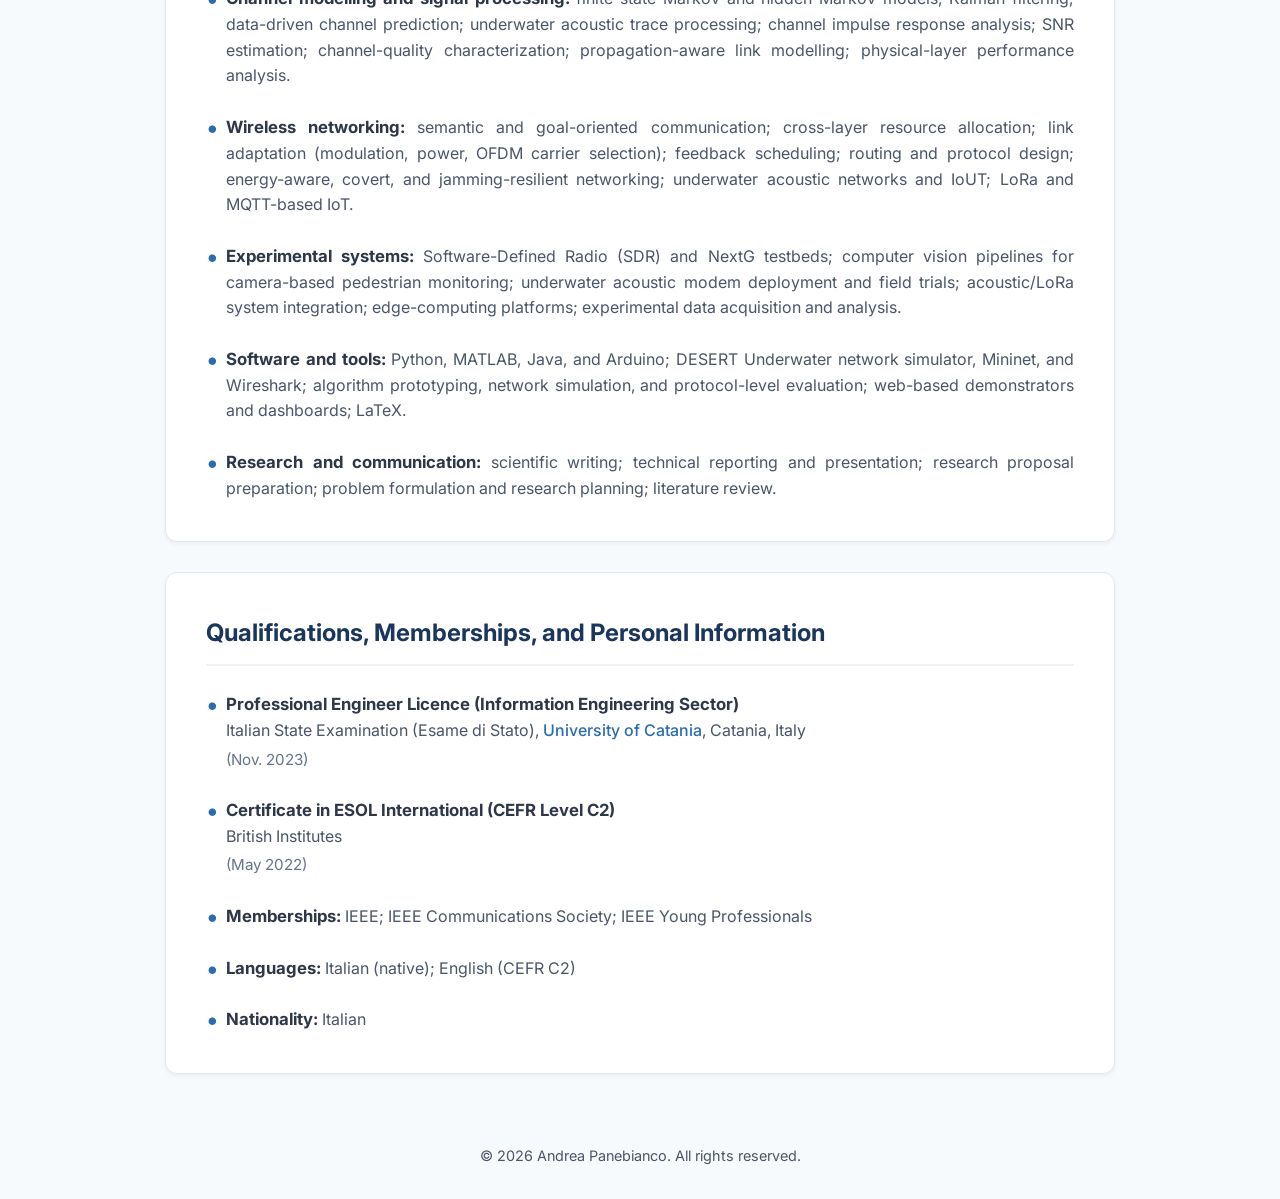
==== commit 459598f3: "Fix date range for Teaching Assistant position" ====
--- a/cv.html
+++ b/cv.html
@@ -207,7 +207,7 @@
                 <li>
                     <strong>Teaching Assistant</strong><br>
                     <a href="https://www.dieei.unict.it/en" target="_blank" class="text-link">Department of Electrical, Electronic and Computer Engineering</a>, <a href="https://www.unict.it/en" target="_blank" class="text-link">University of Catania</a>, Catania, Italy
-                    <span class="date-text">(Mar.–Jun. 2023; Mar.–Jun. 2024)</span>
+                    <span class="date-text">(Mar.–Jun. 2023; Mar.–May. 2024)</span>
                     <span class="entry-detail"><em>Course:</em> “IoT and Big Data Sensing, Compression, and Communication”</span>
                     <span class="entry-detail">Support for teaching activities, laboratory sessions, and student supervision on IoT systems, sensing architectures, data compression, and communication technologies, with a focus on practical implementation and performance evaluation.</span>
                 </li>
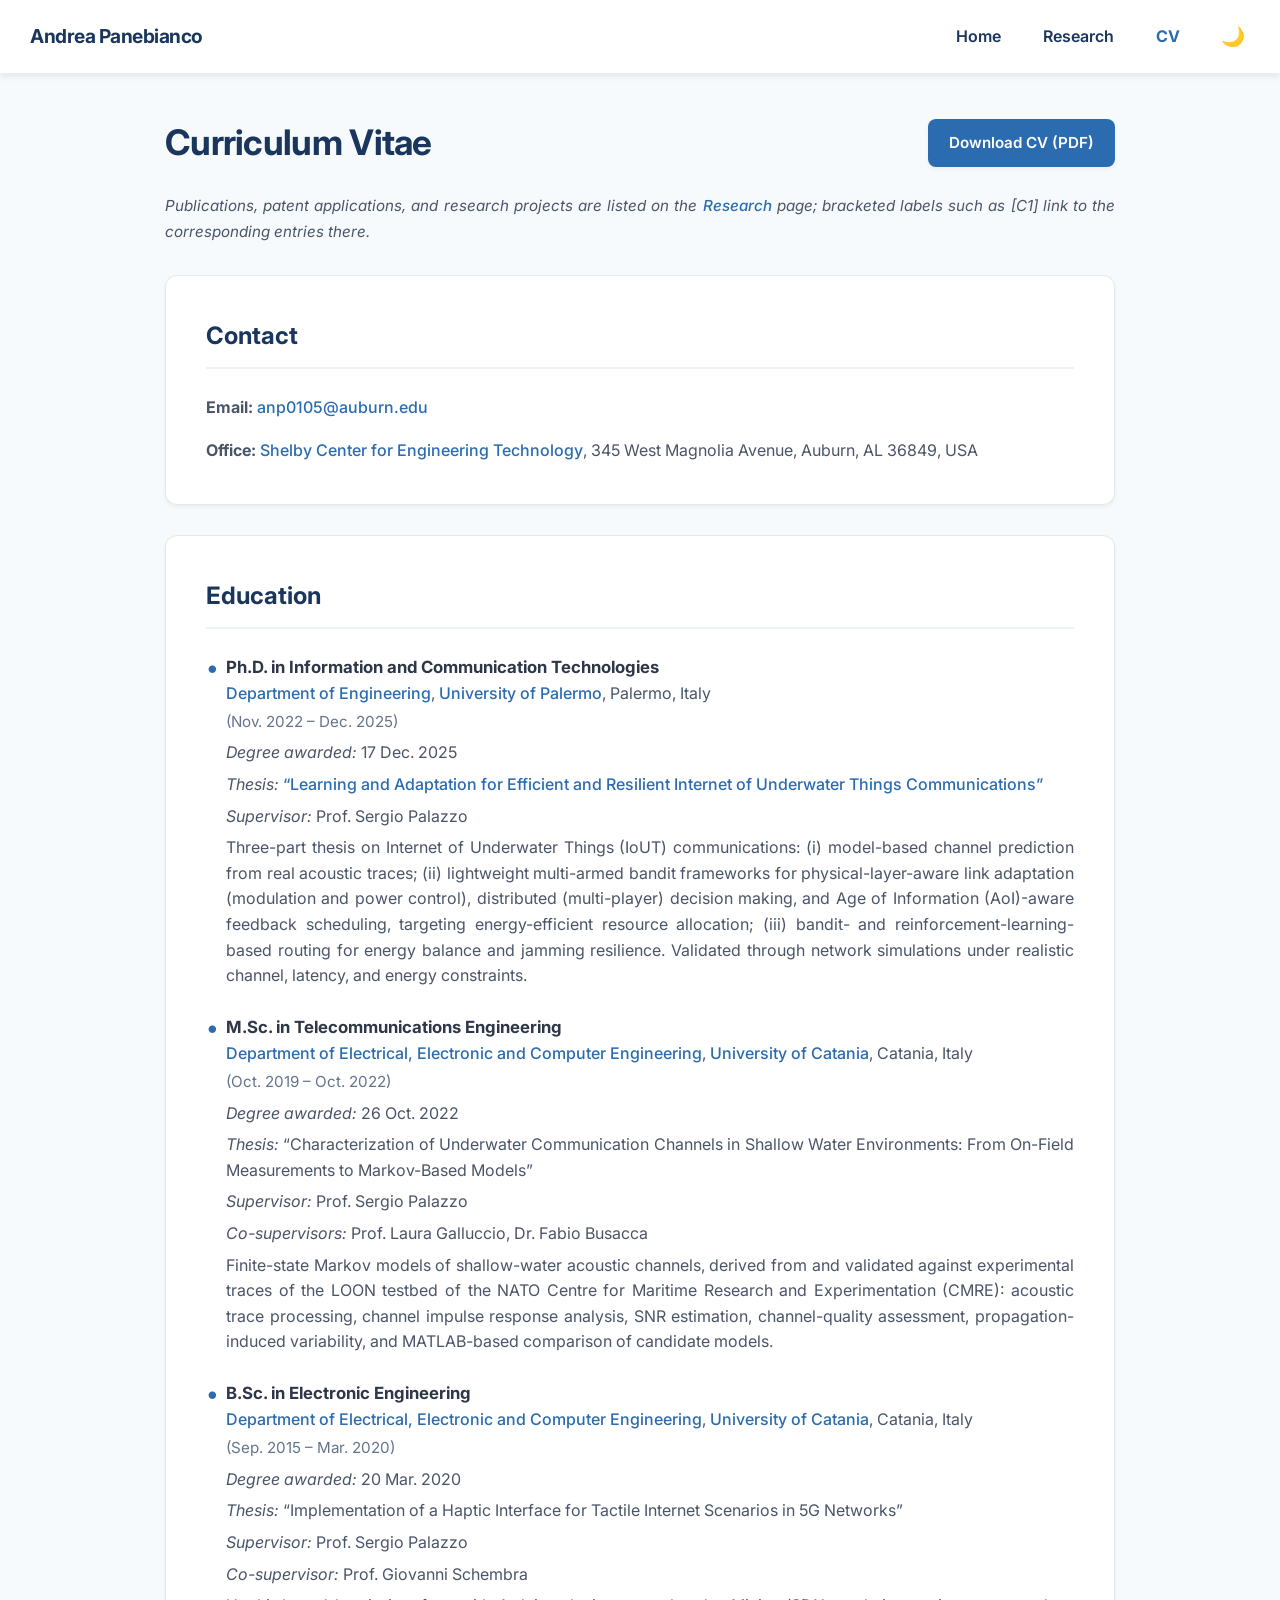
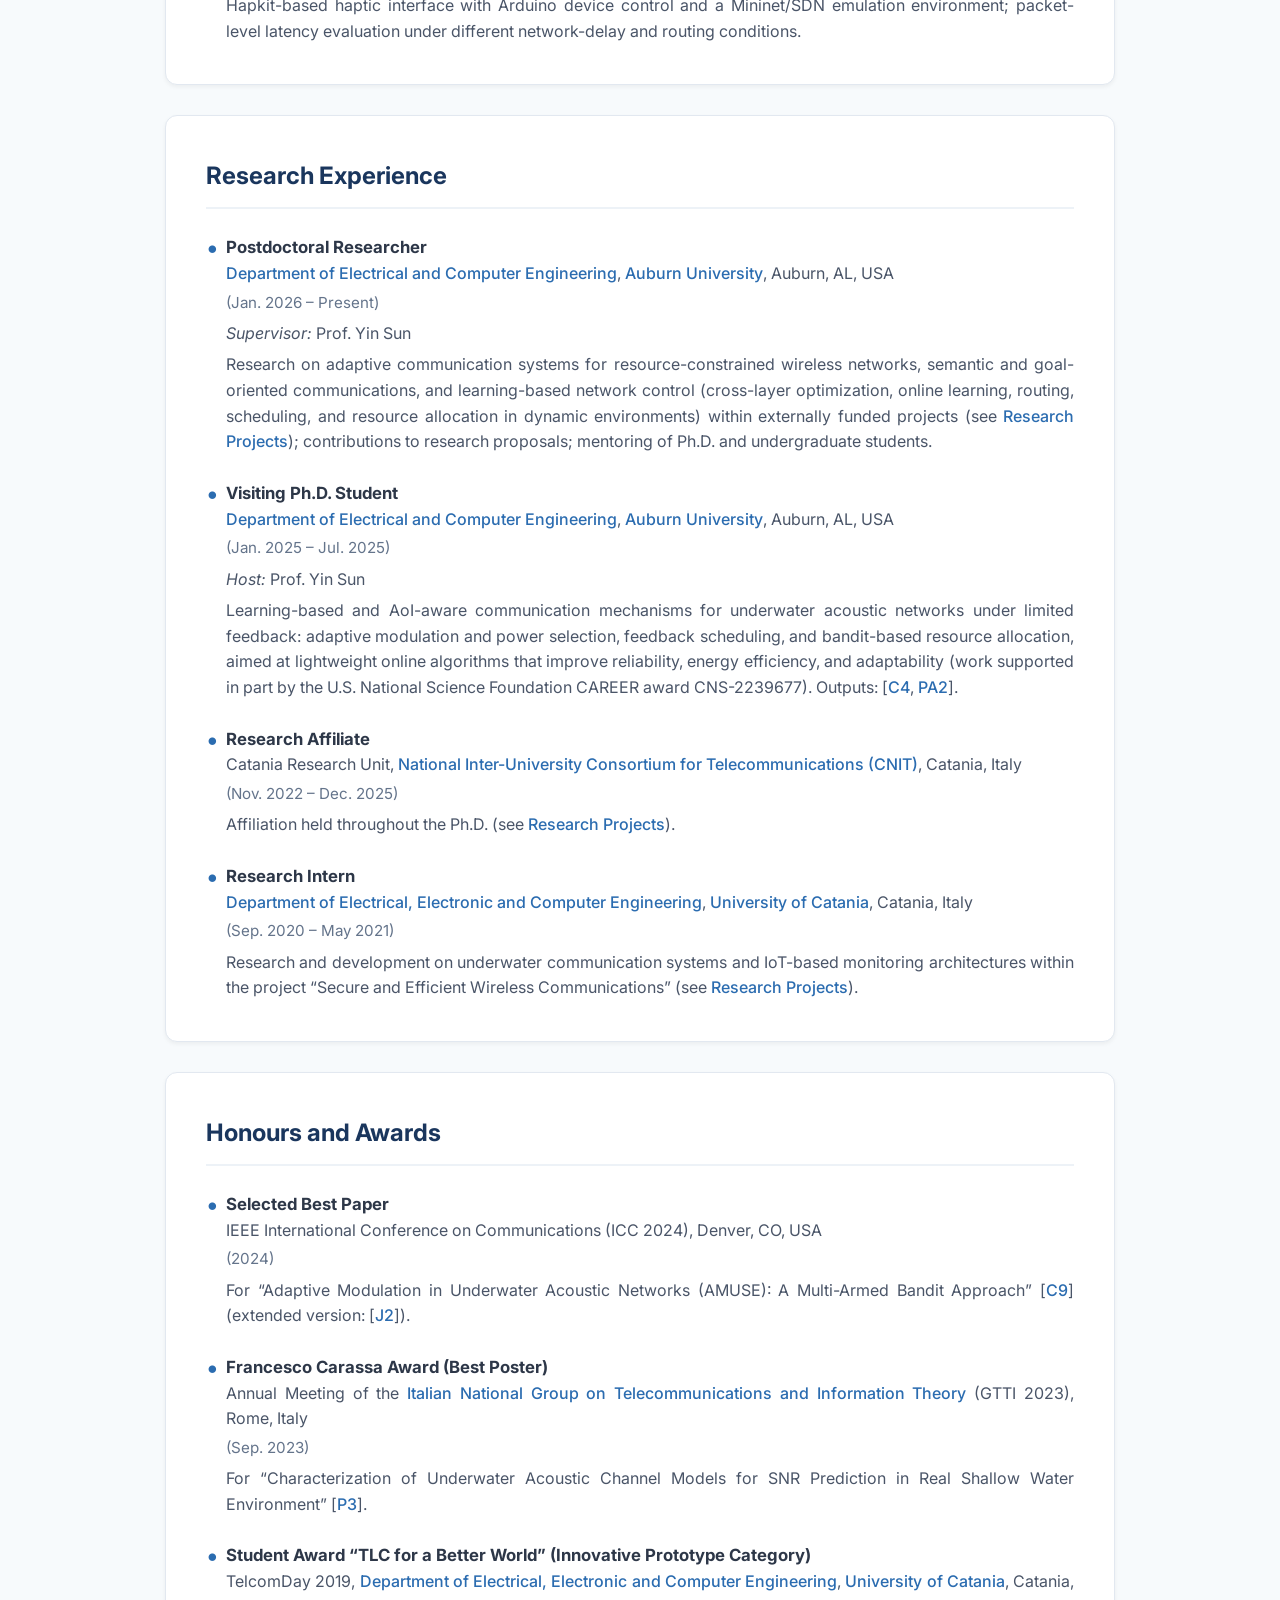
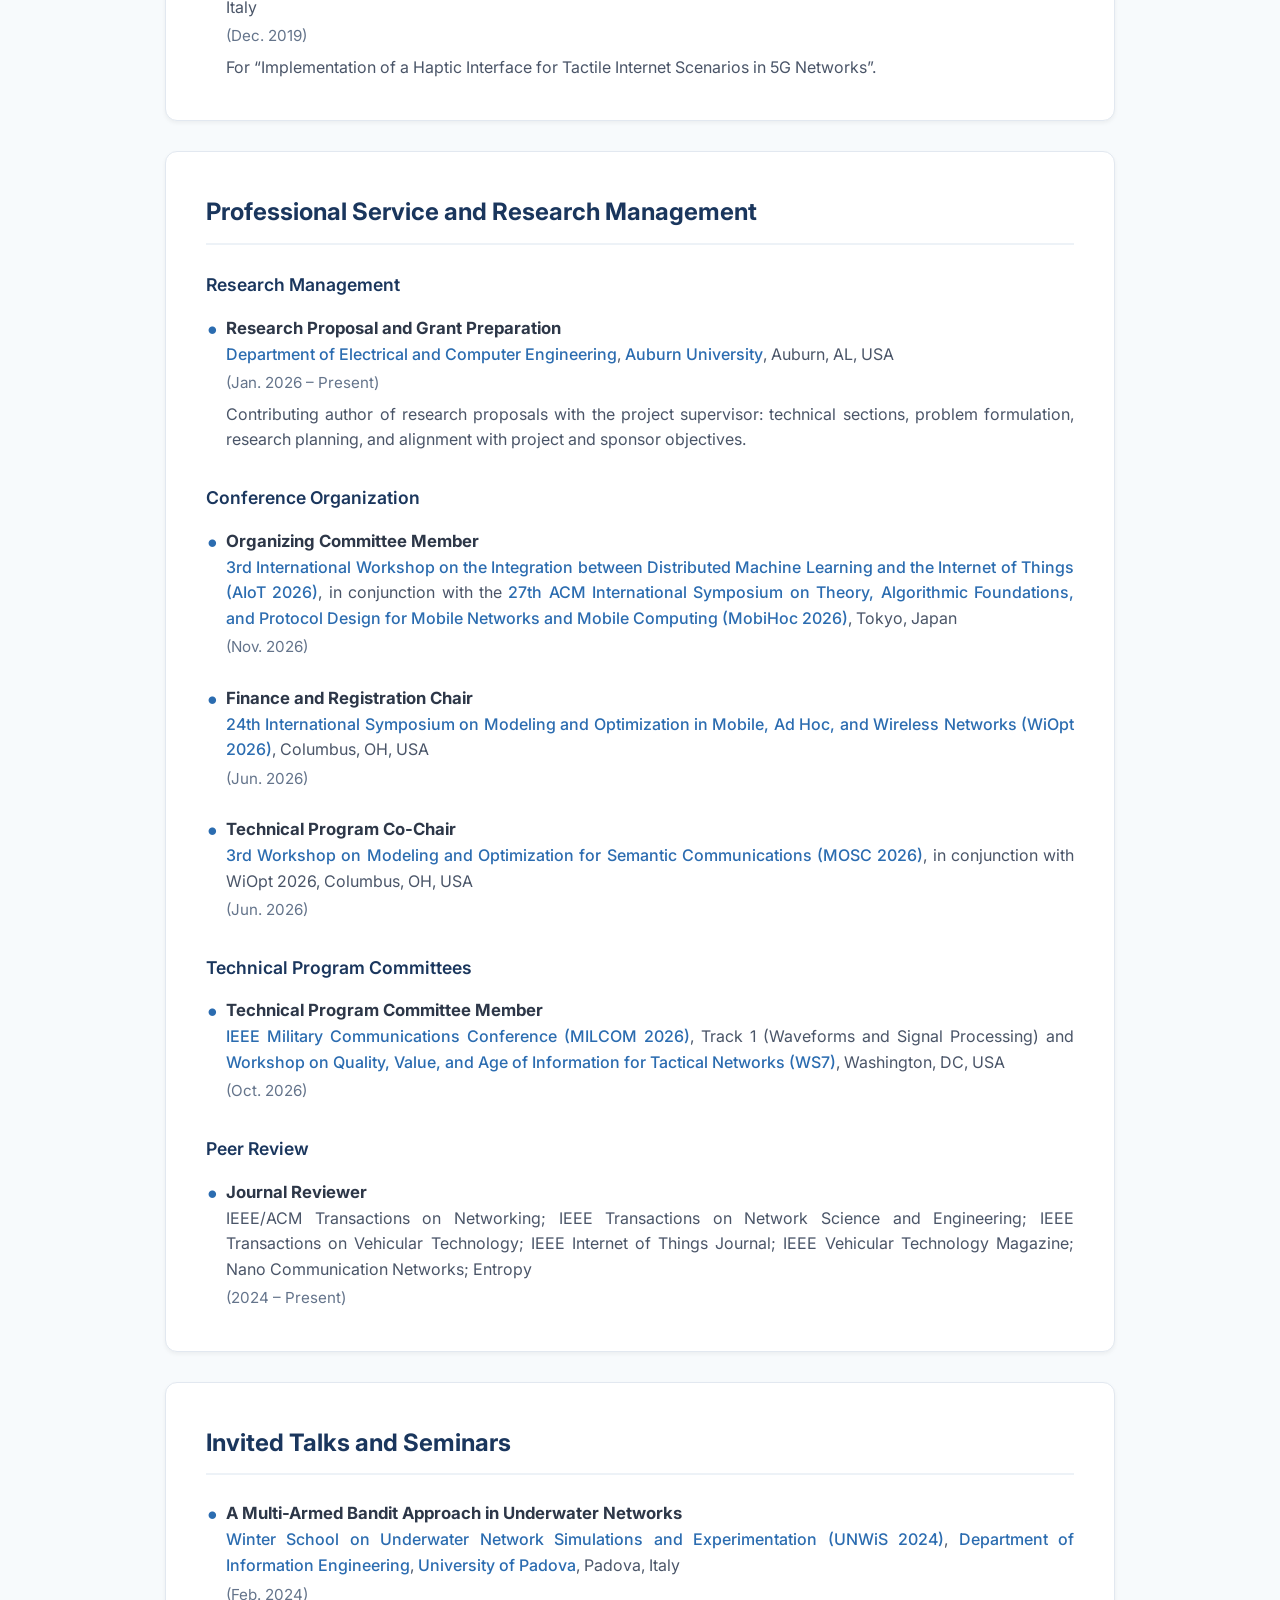
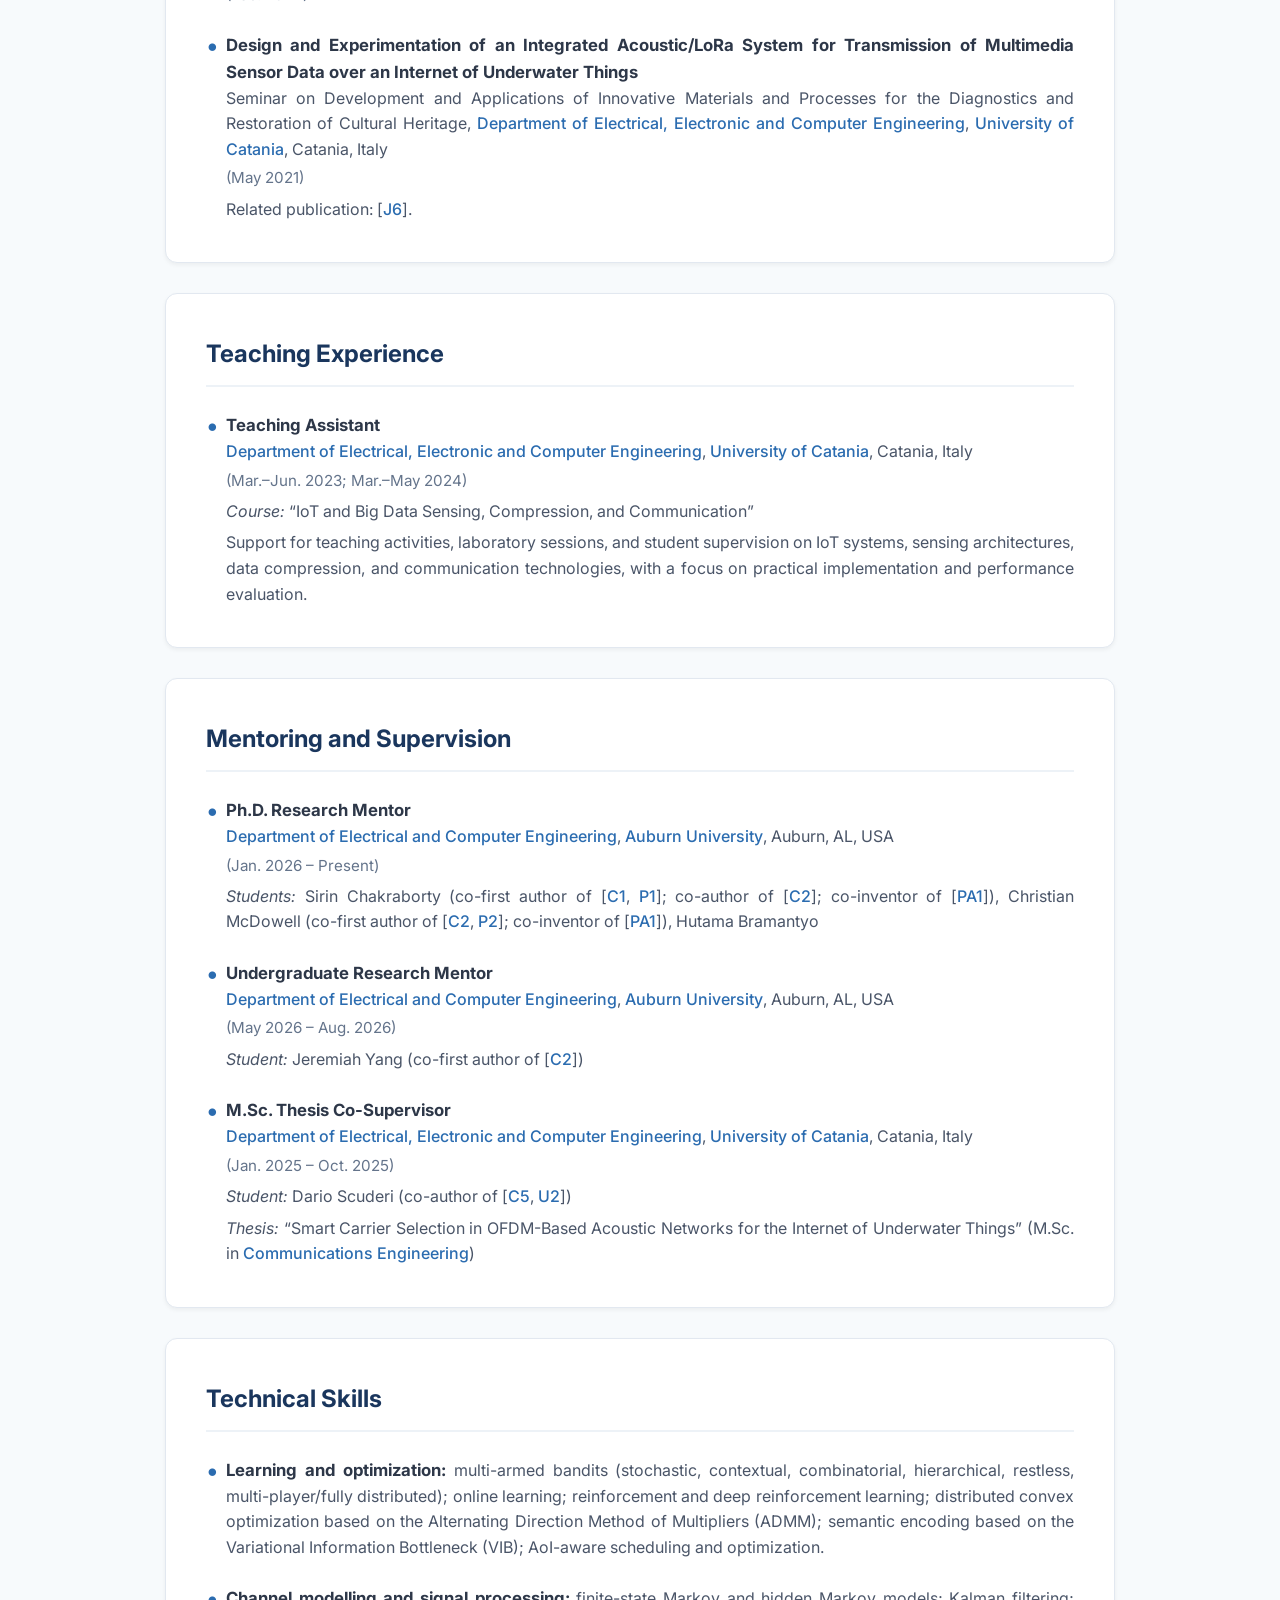
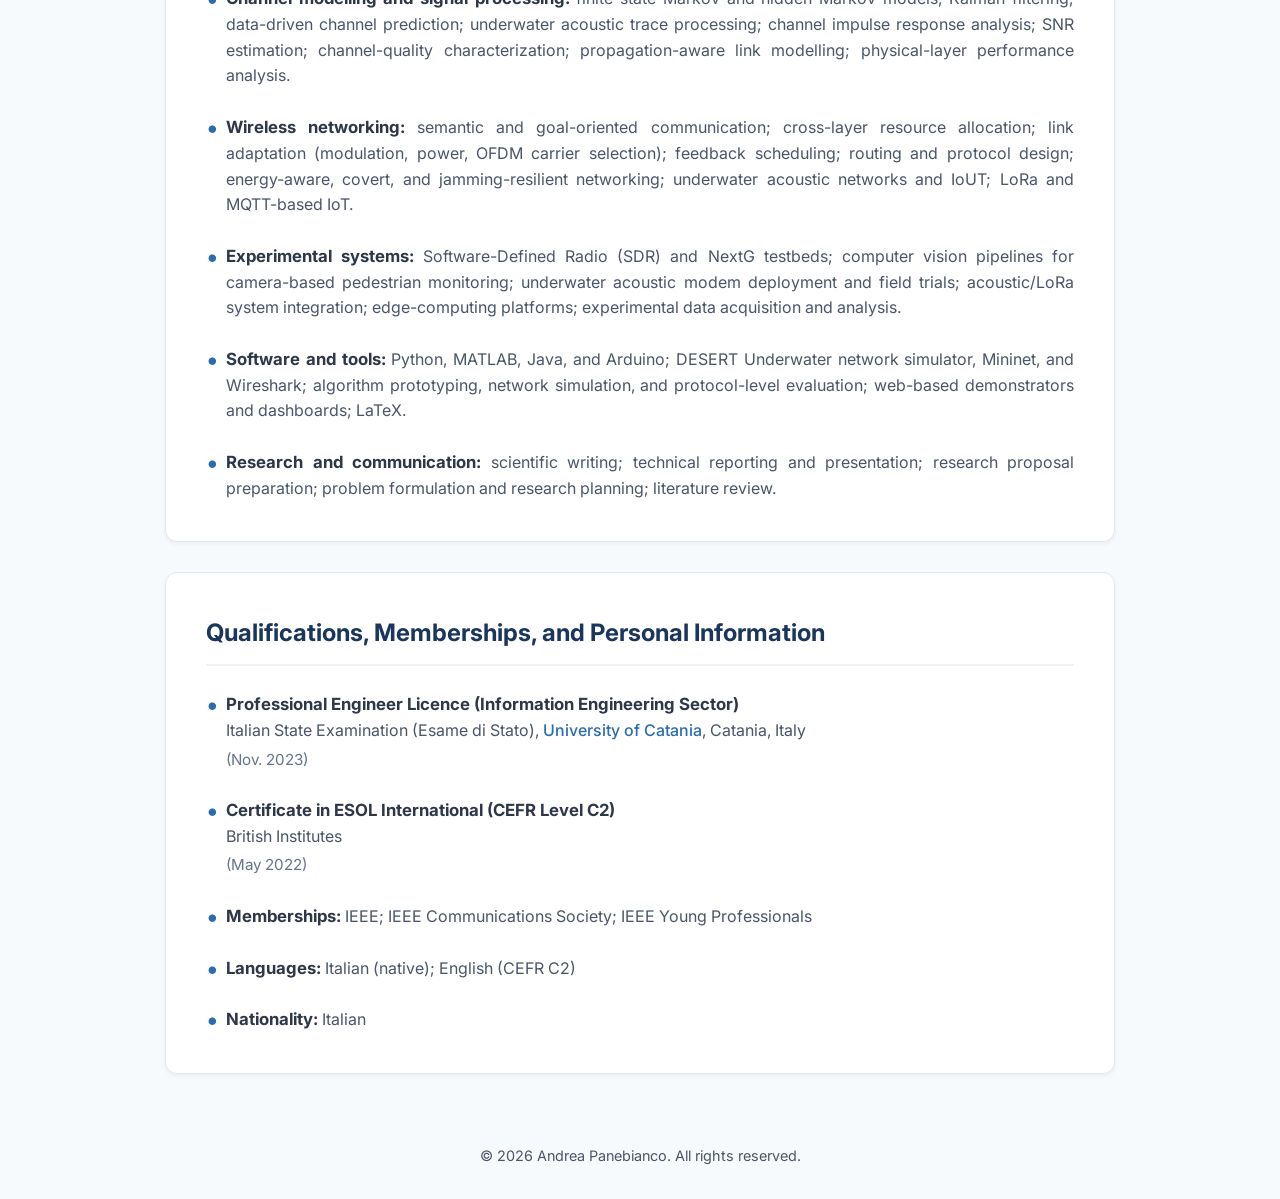
==== commit 68e54ee1: "Update cv.html" ====
--- a/cv.html
+++ b/cv.html
@@ -207,7 +207,7 @@
                 <li>
                     <strong>Teaching Assistant</strong><br>
                     <a href="https://www.dieei.unict.it/en" target="_blank" class="text-link">Department of Electrical, Electronic and Computer Engineering</a>, <a href="https://www.unict.it/en" target="_blank" class="text-link">University of Catania</a>, Catania, Italy
-                    <span class="date-text">(Mar.–Jun. 2023; Mar.–May. 2024)</span>
+                    <span class="date-text">(Mar.–Jun. 2023; Mar.–May 2024)</span>
                     <span class="entry-detail"><em>Course:</em> “IoT and Big Data Sensing, Compression, and Communication”</span>
                     <span class="entry-detail">Support for teaching activities, laboratory sessions, and student supervision on IoT systems, sensing architectures, data compression, and communication technologies, with a focus on practical implementation and performance evaluation.</span>
                 </li>
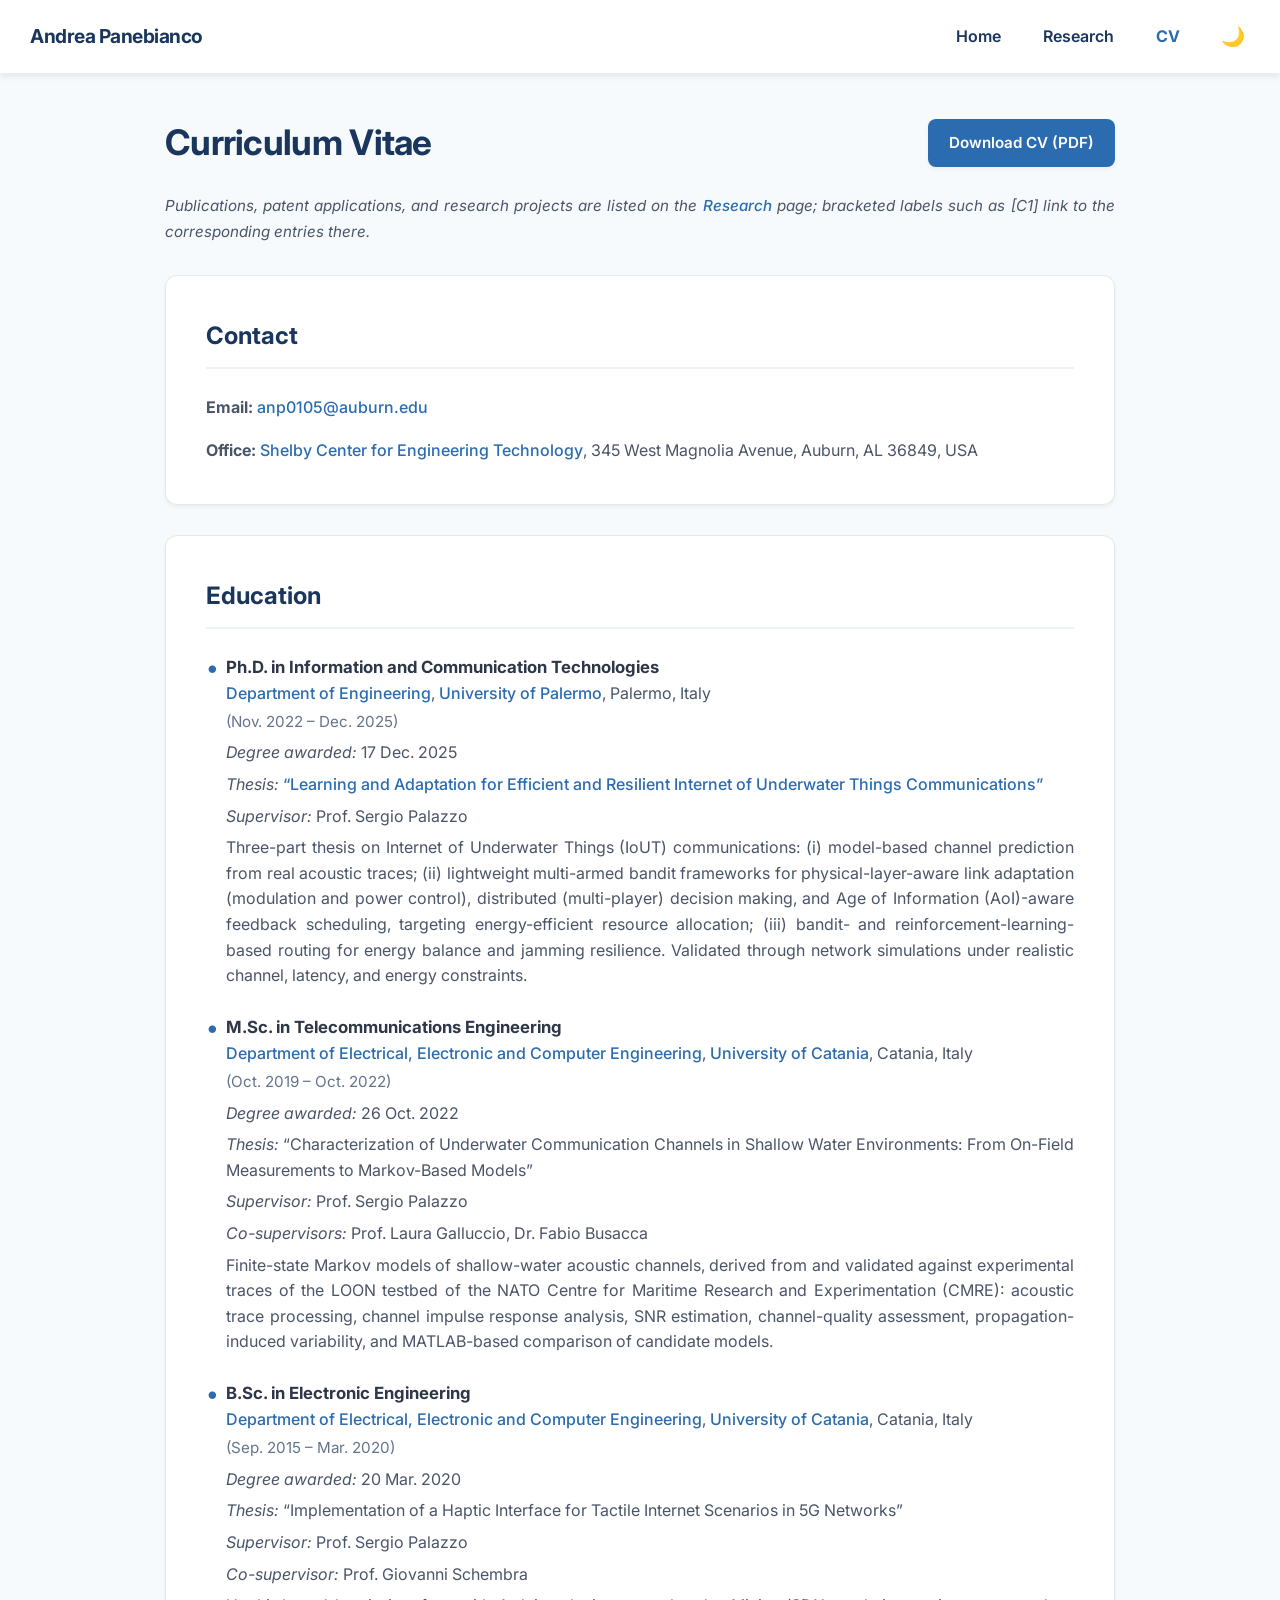
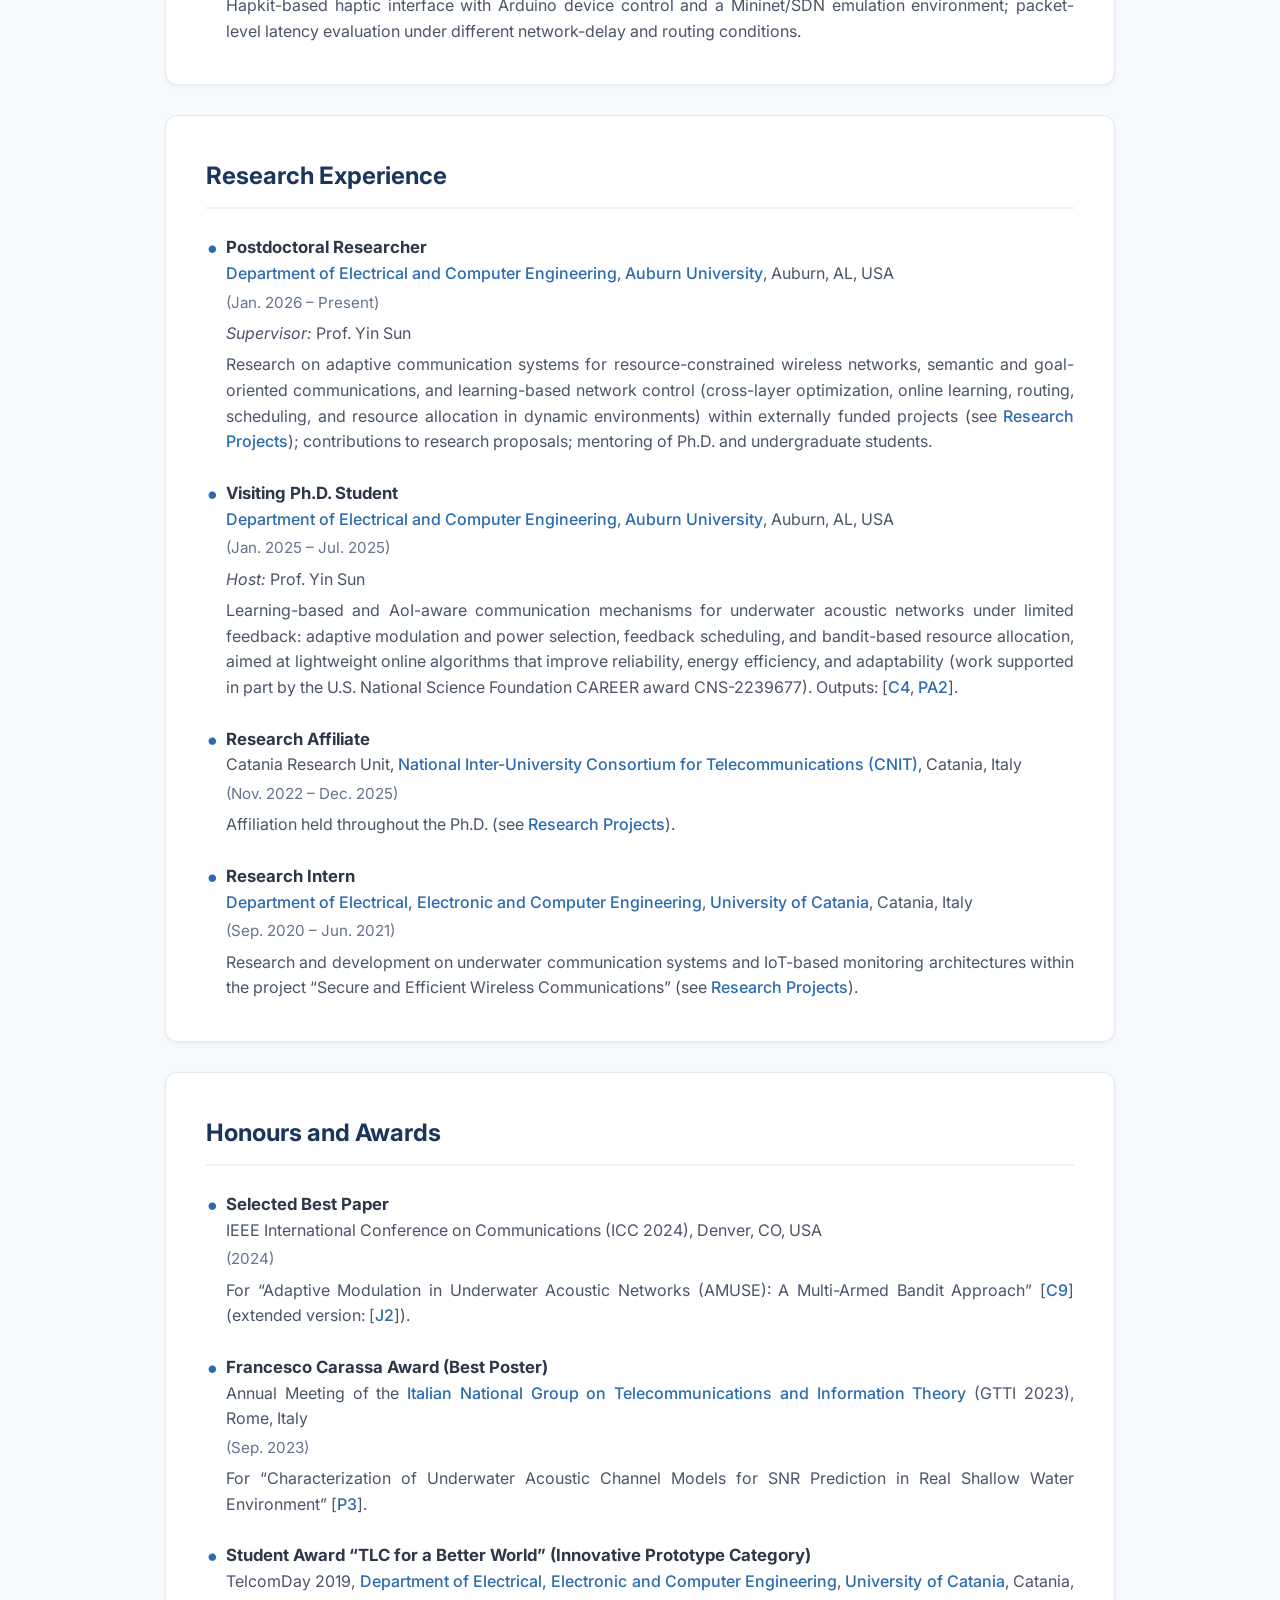
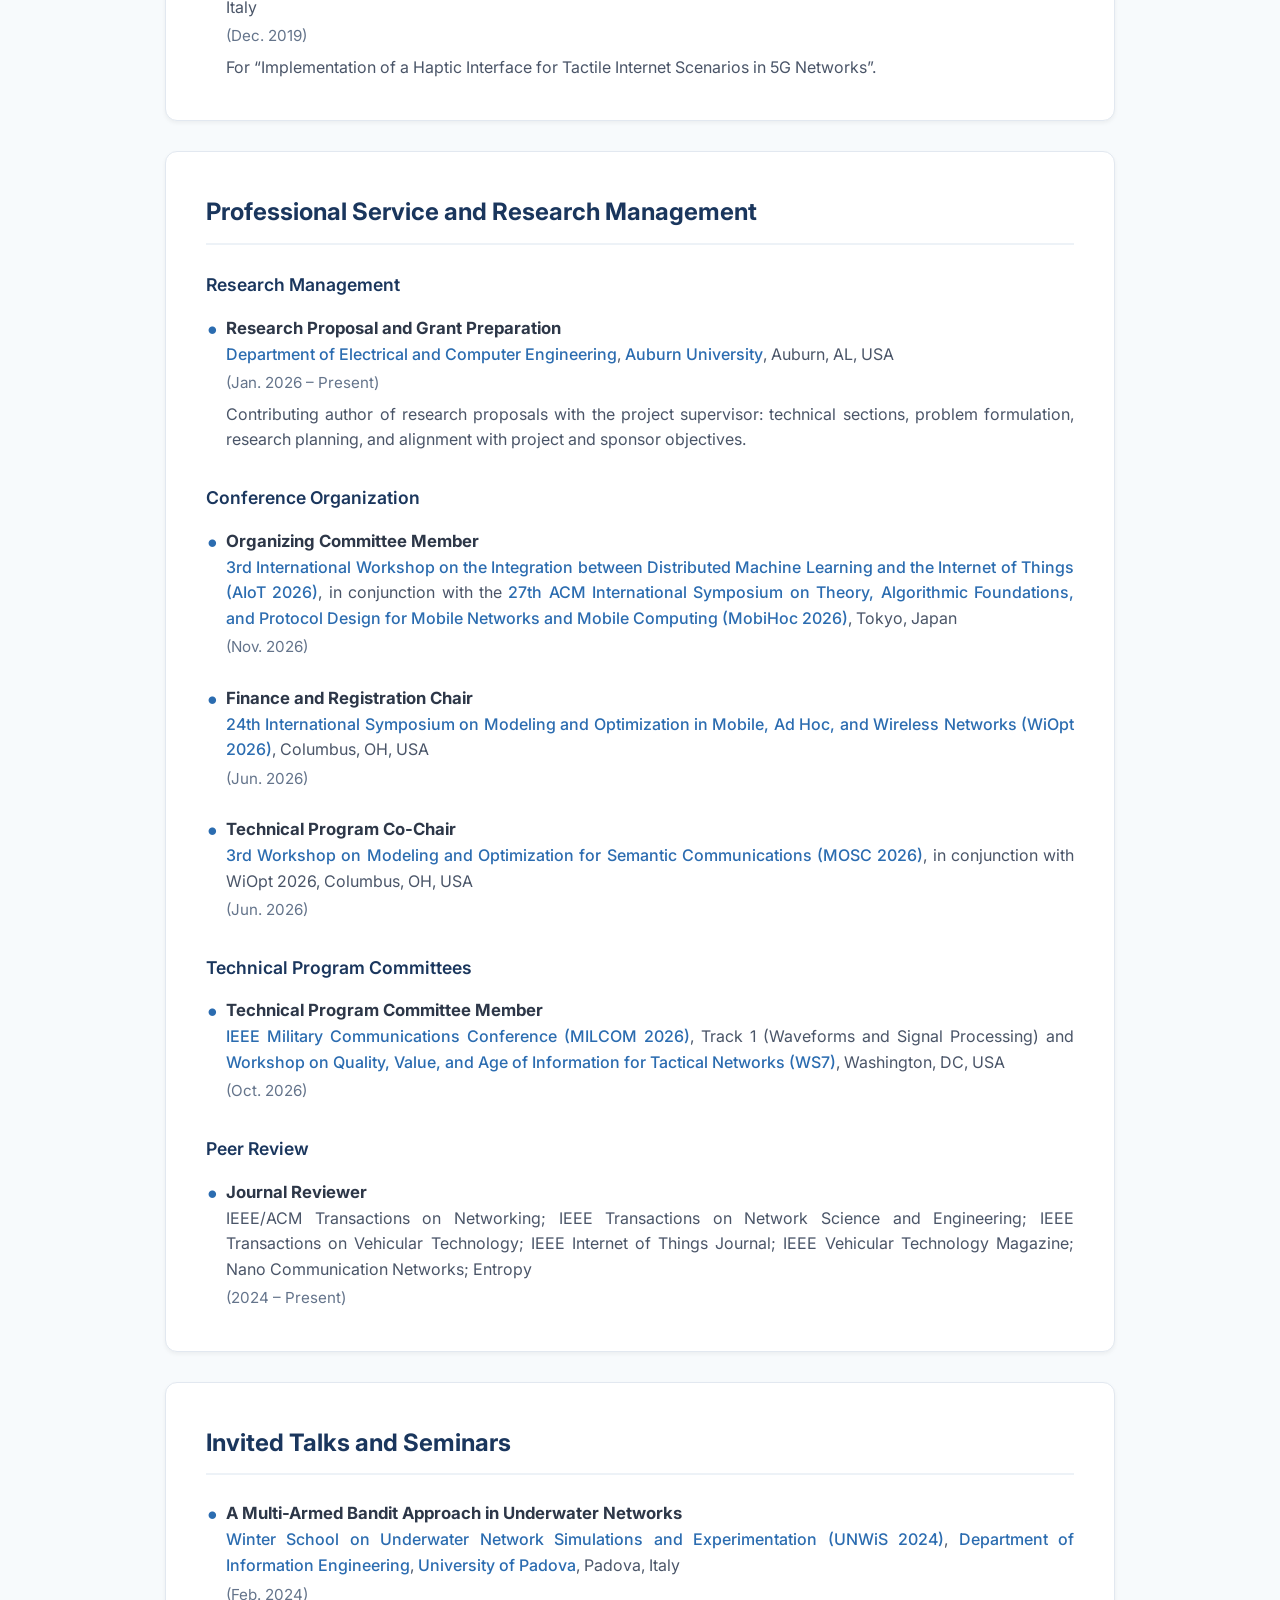
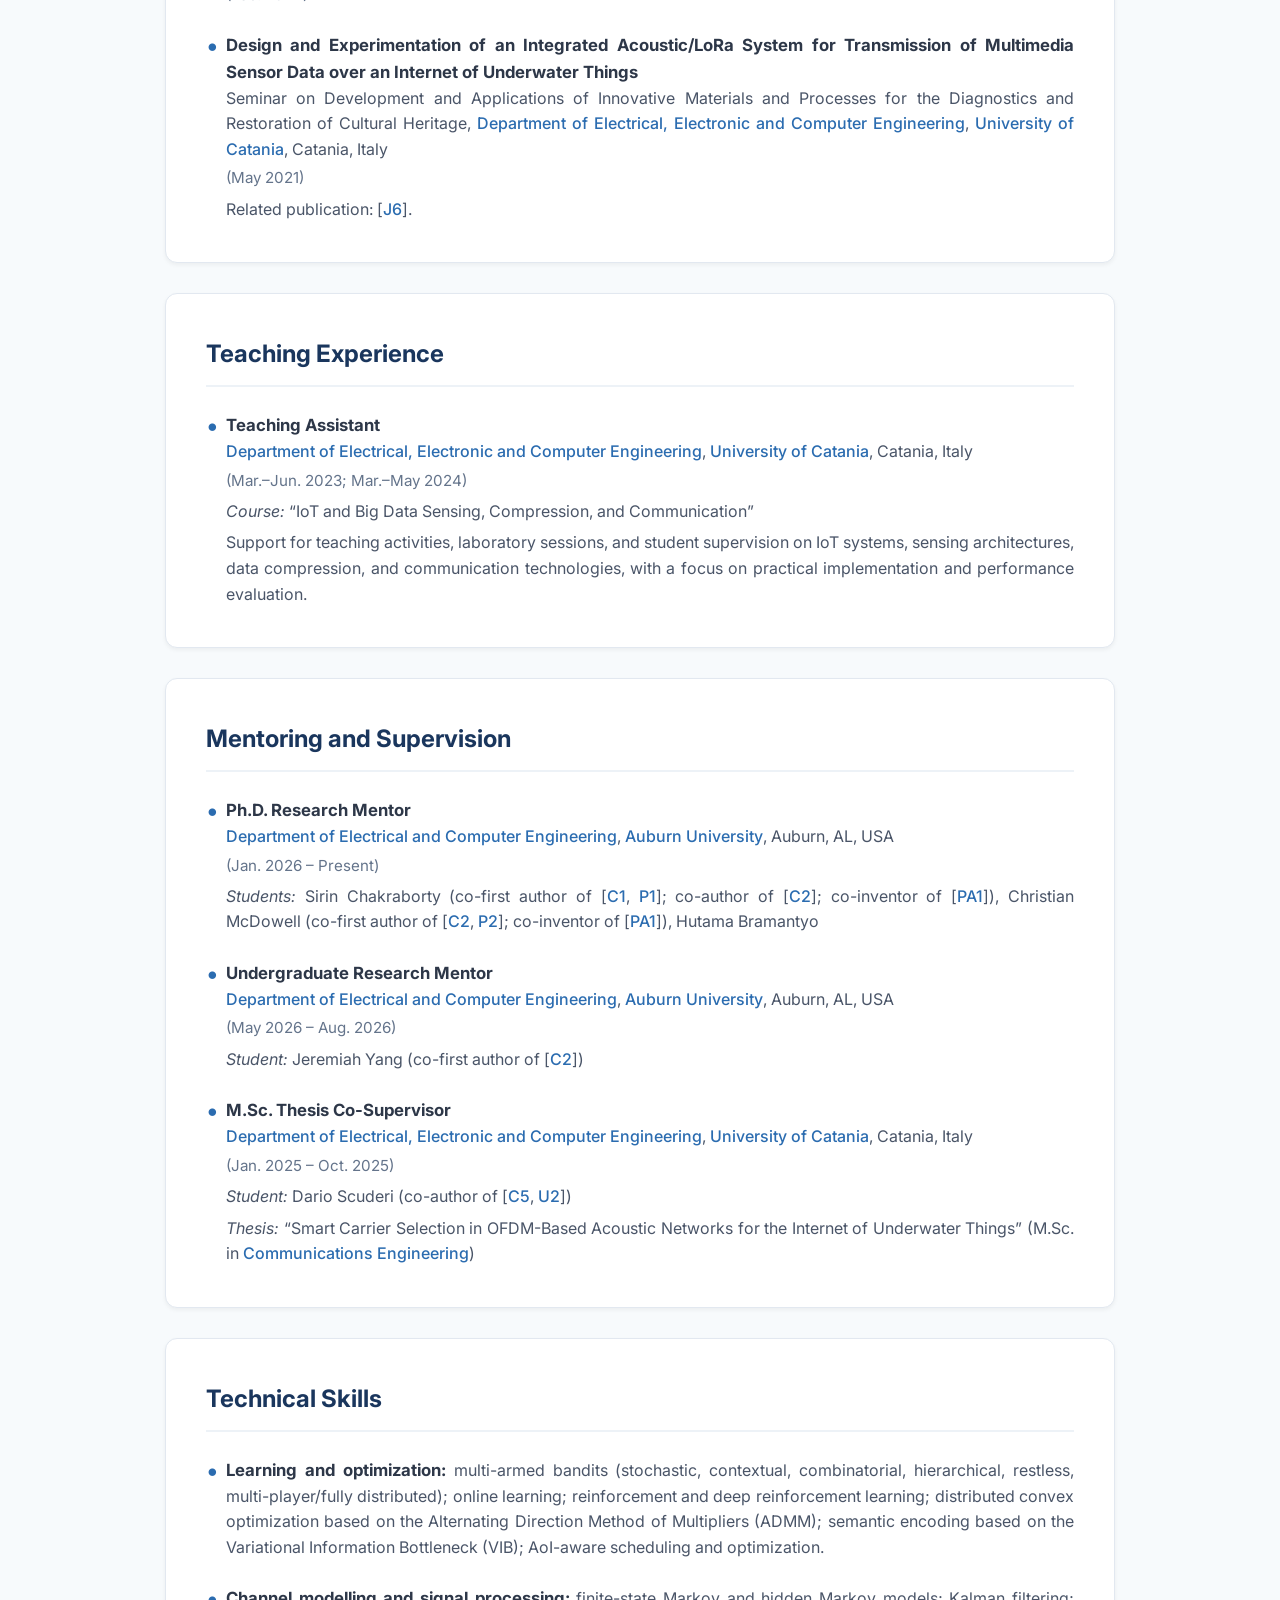
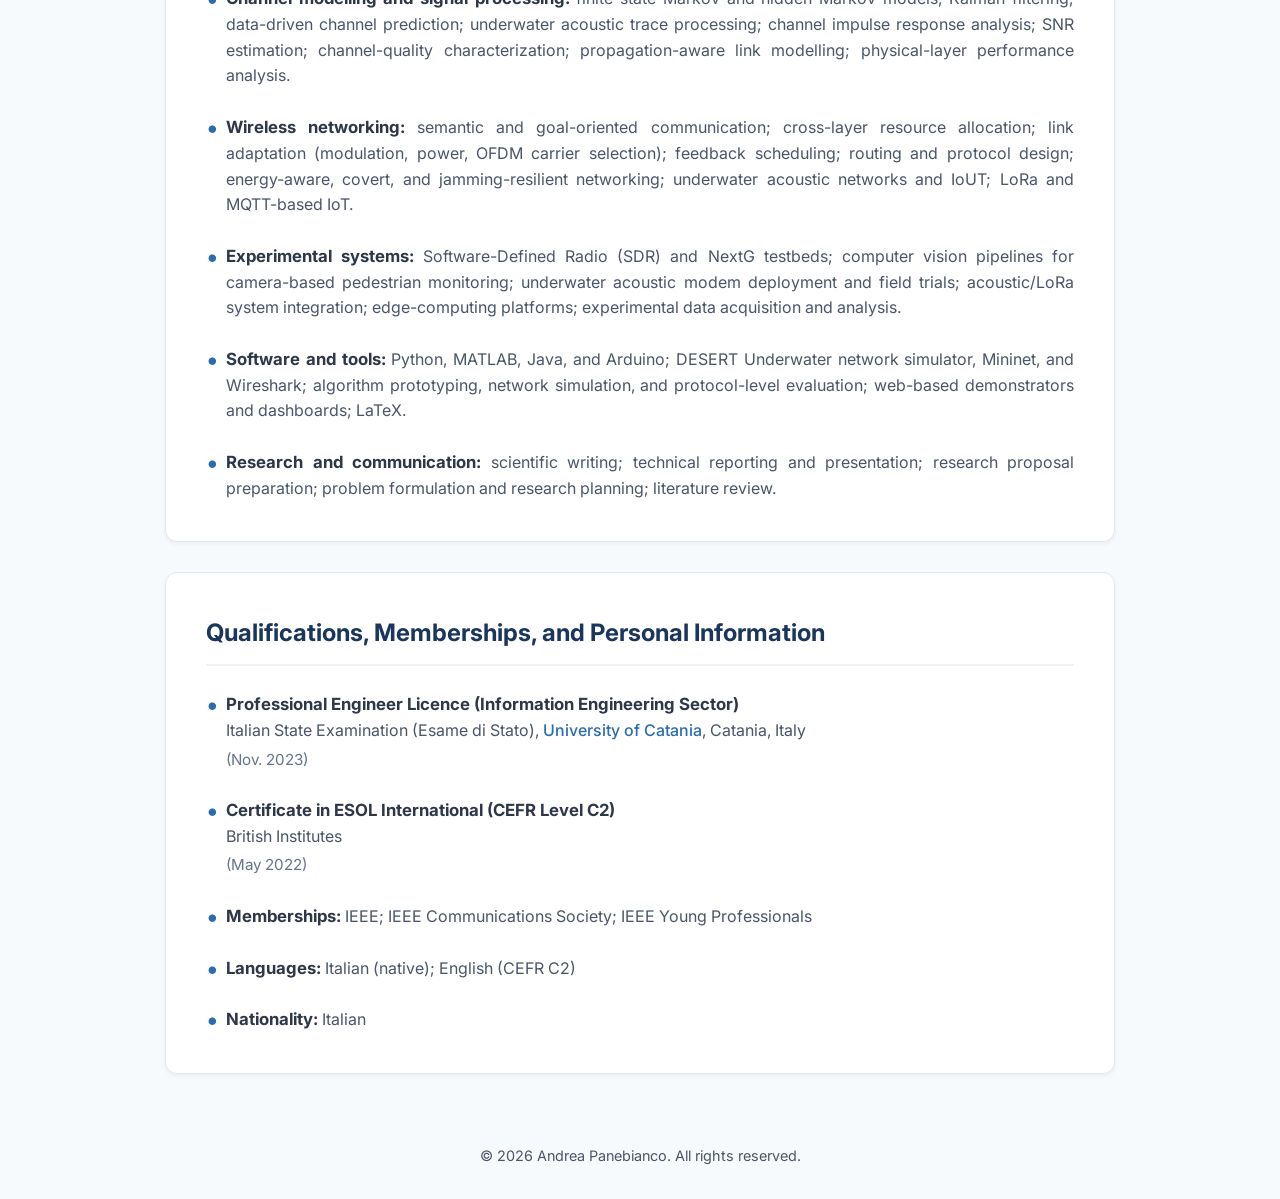
==== commit bc9e1e0b: "Correct end date for Research Intern position Updated the end date for the Research Intern position " ====
--- a/cv.html
+++ b/cv.html
@@ -103,7 +103,7 @@
                 <li>
                     <strong>Research Intern</strong><br>
                     <a href="https://www.dieei.unict.it/en" target="_blank" class="text-link">Department of Electrical, Electronic and Computer Engineering</a>, <a href="https://www.unict.it/en" target="_blank" class="text-link">University of Catania</a>, Catania, Italy
-                    <span class="date-text">(Sep. 2020 – May 2021)</span>
+                    <span class="date-text">(Sep. 2020 – Jun. 2021)</span>
                     <span class="entry-detail">Research and development on underwater communication systems and IoT-based monitoring architectures within the project “Secure and Efficient Wireless Communications” (see <a href="research.html#projects" class="text-link">Research Projects</a>).</span>
                 </li>
             </ul>
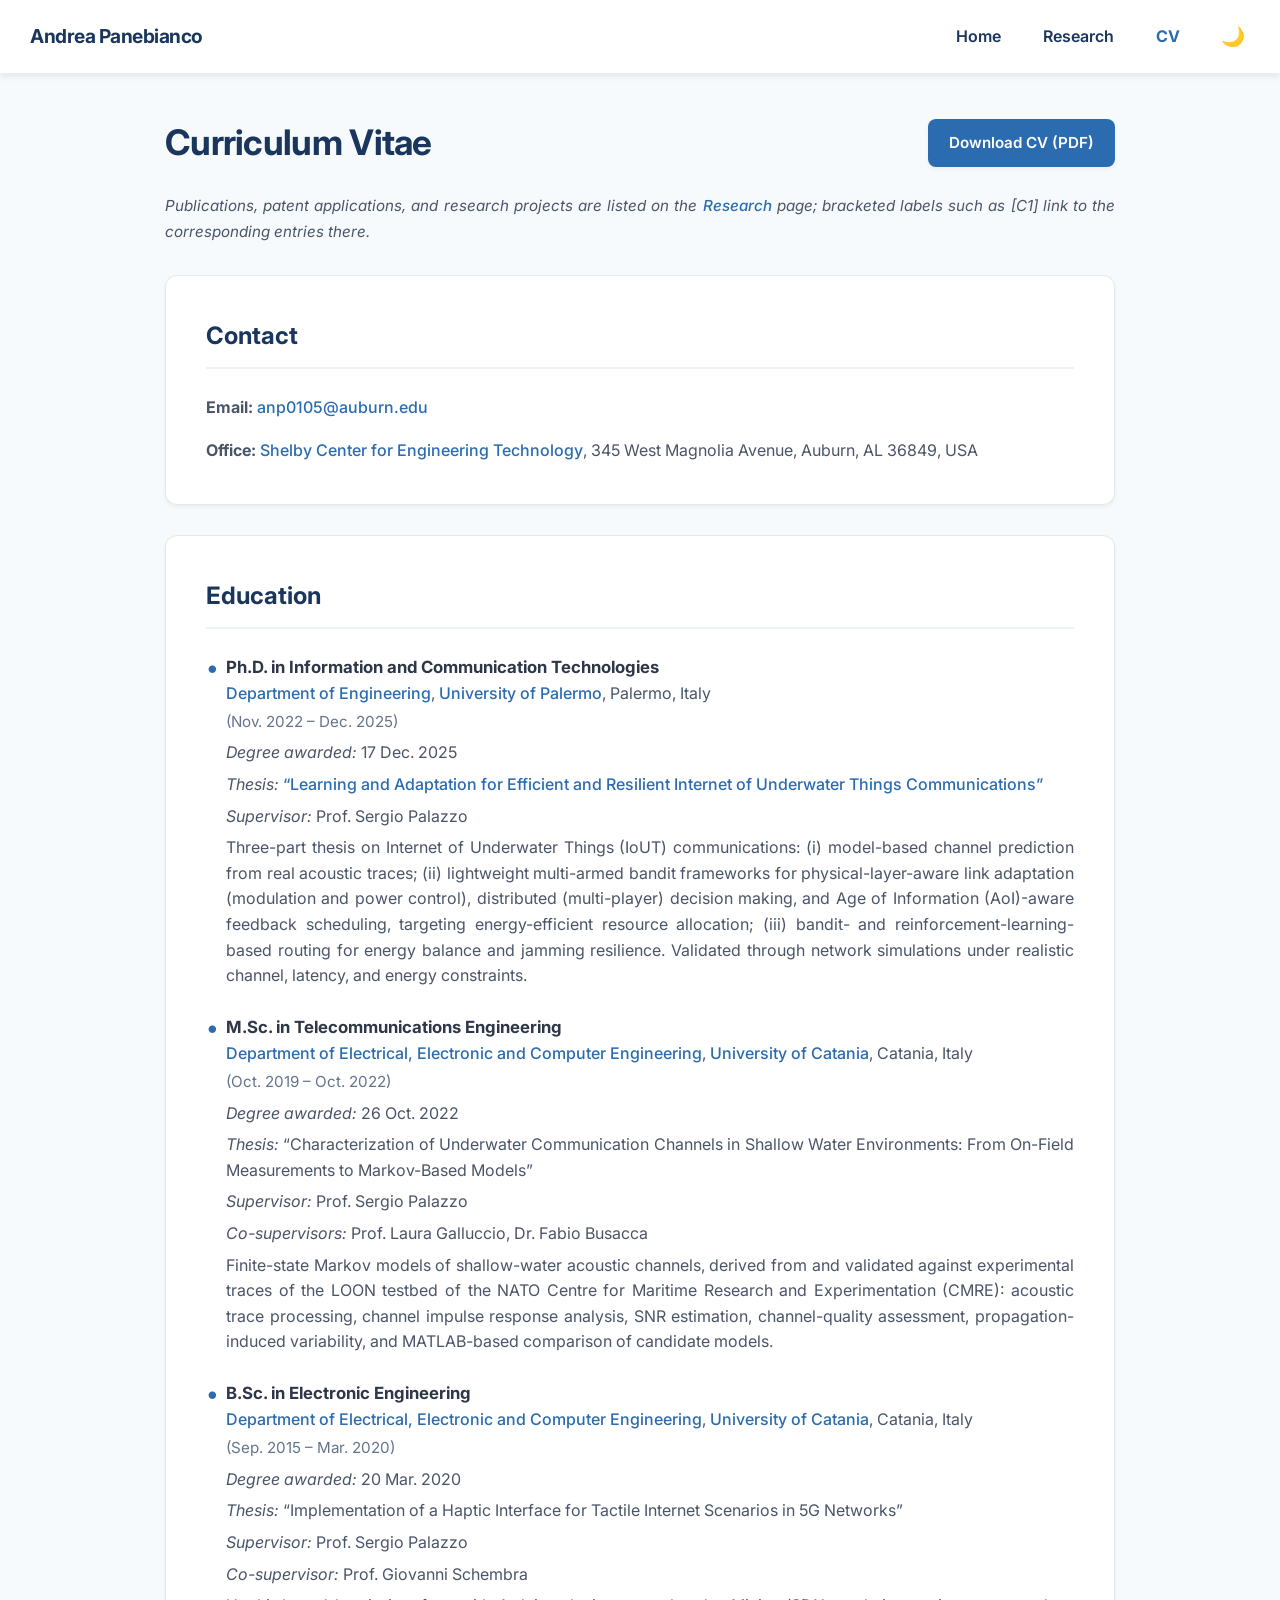
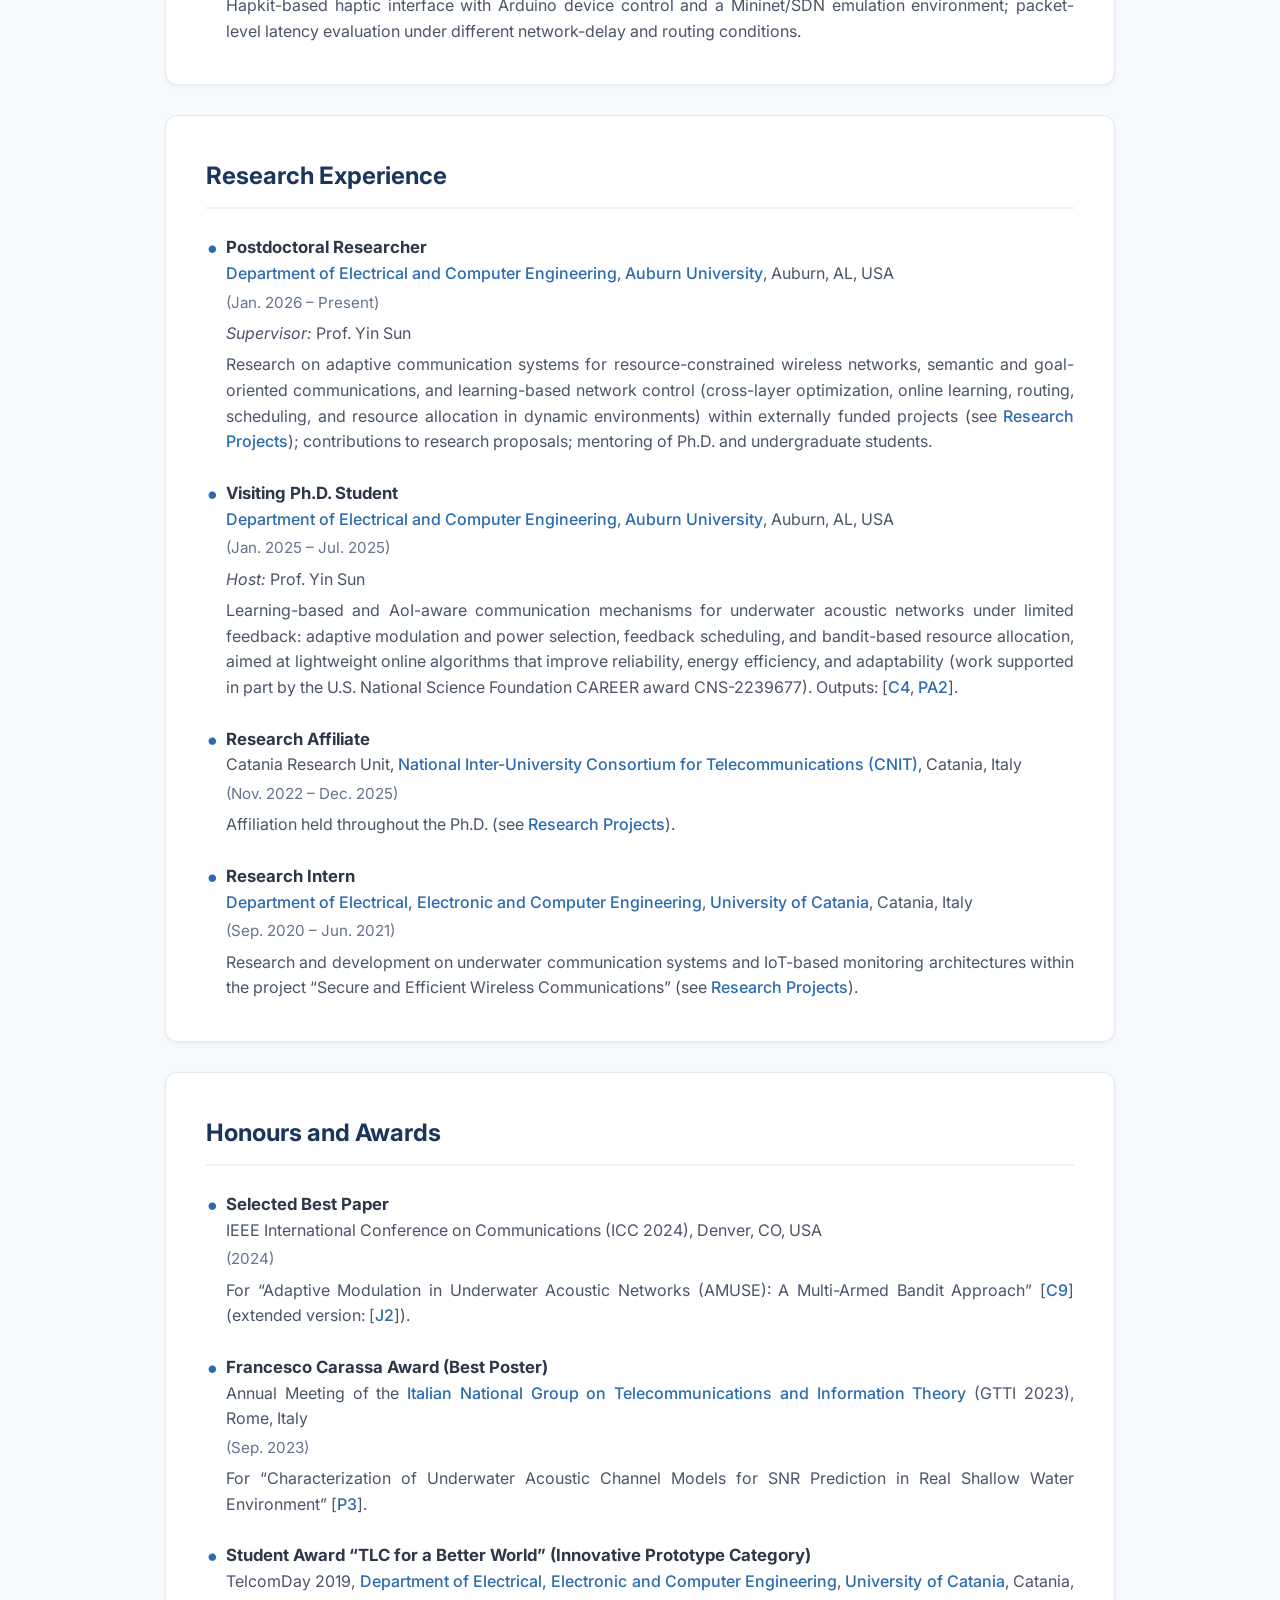
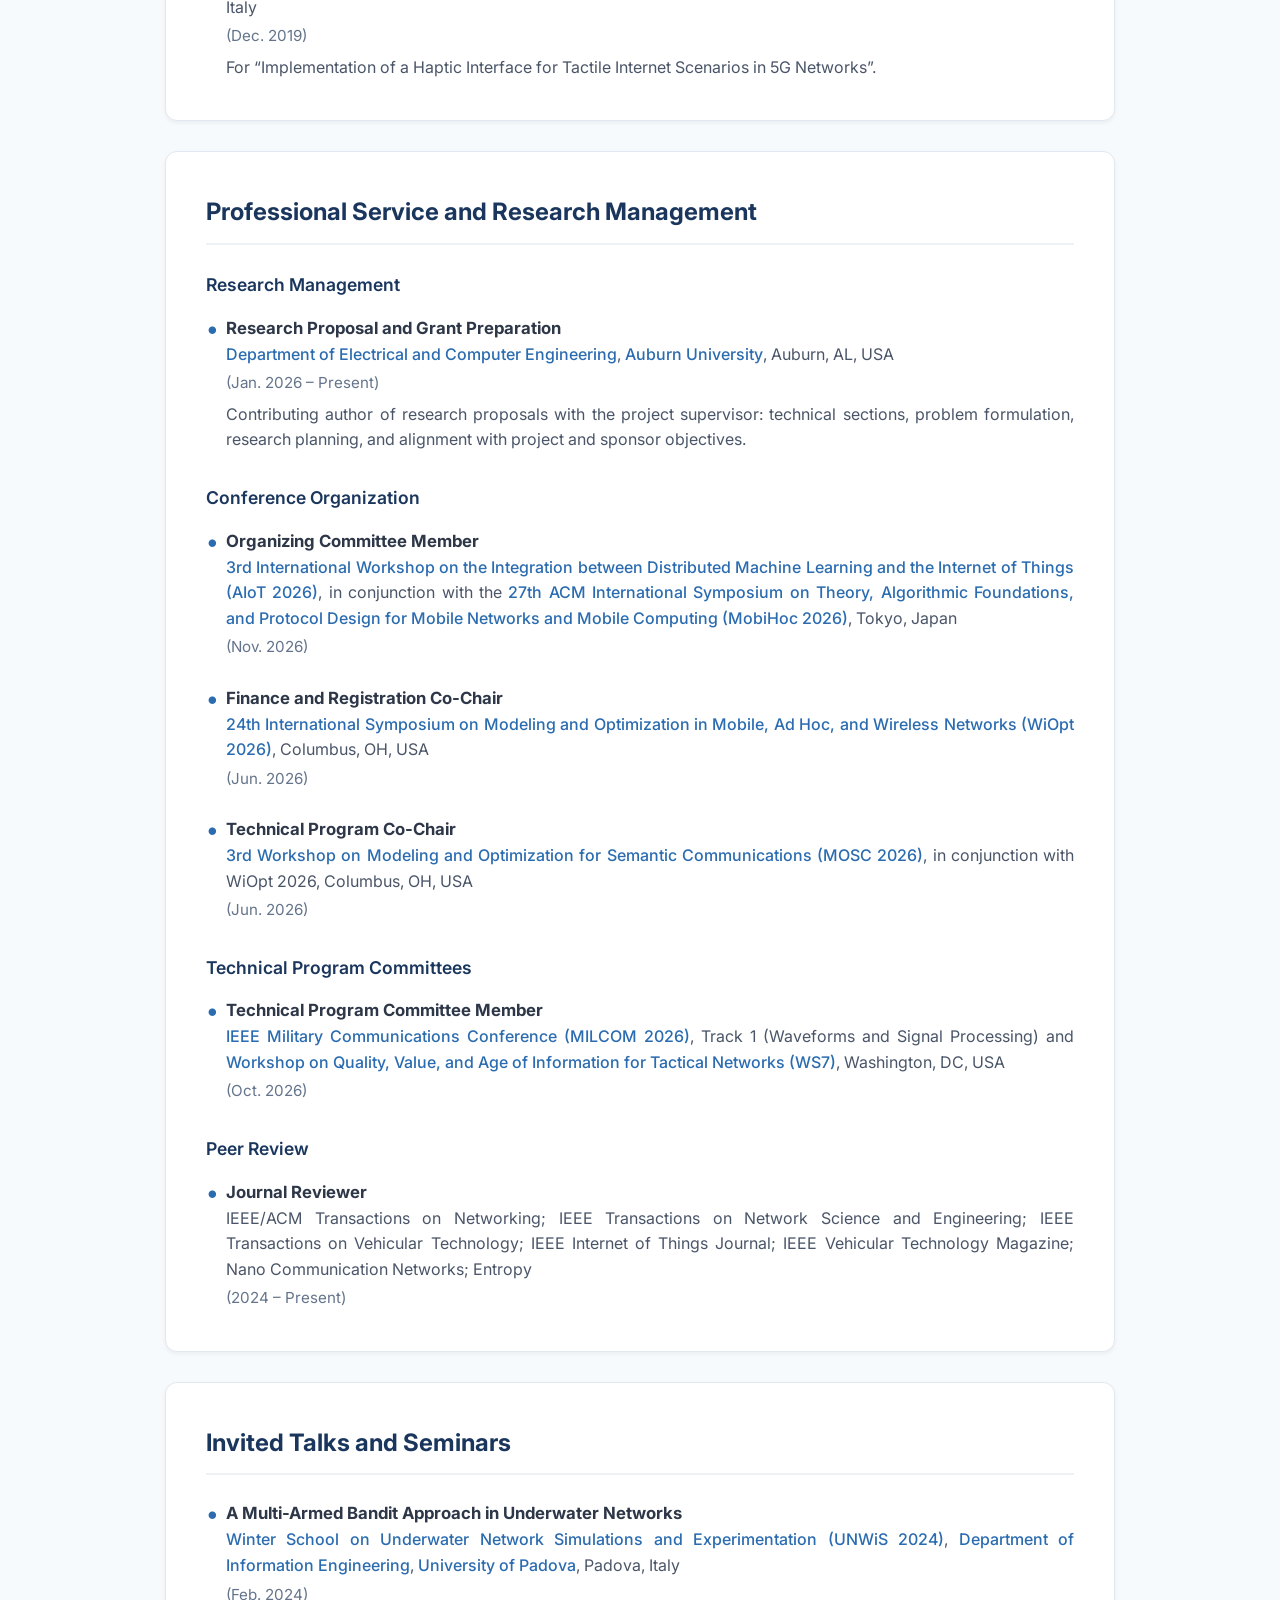
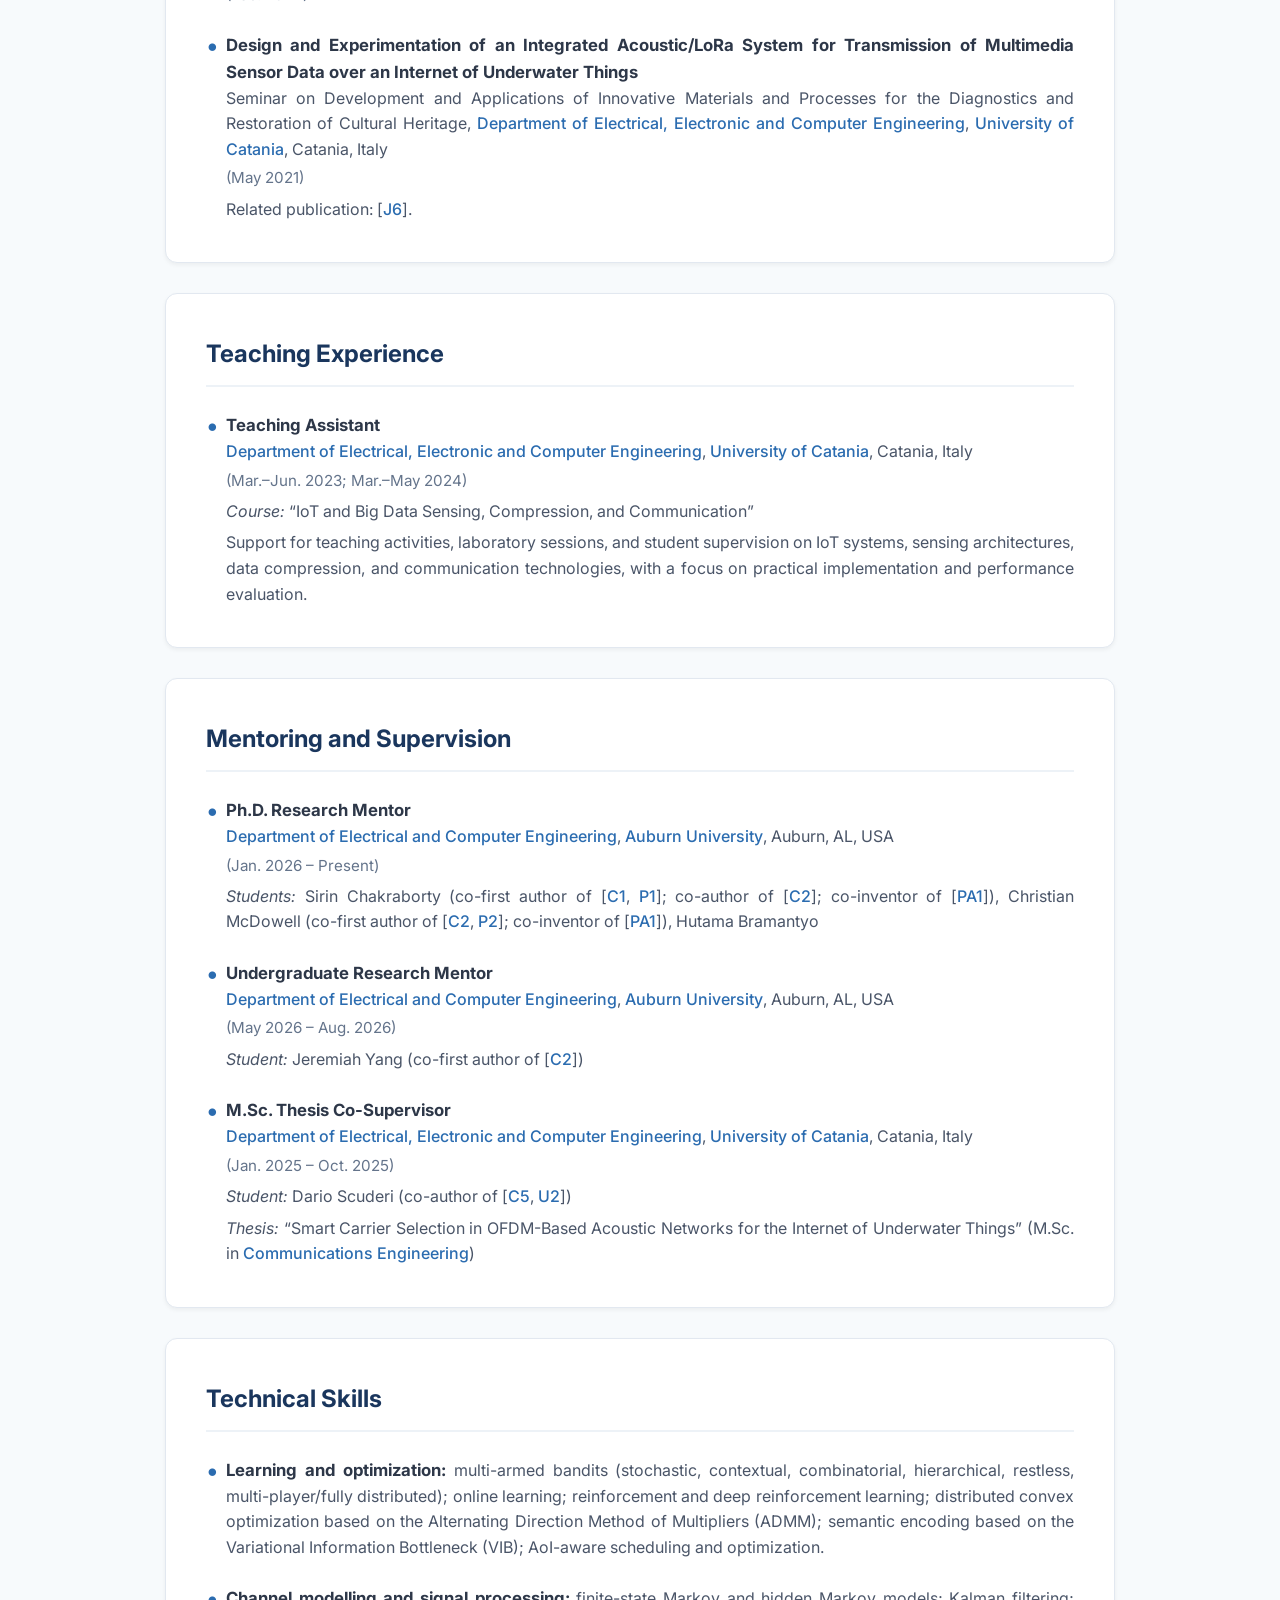
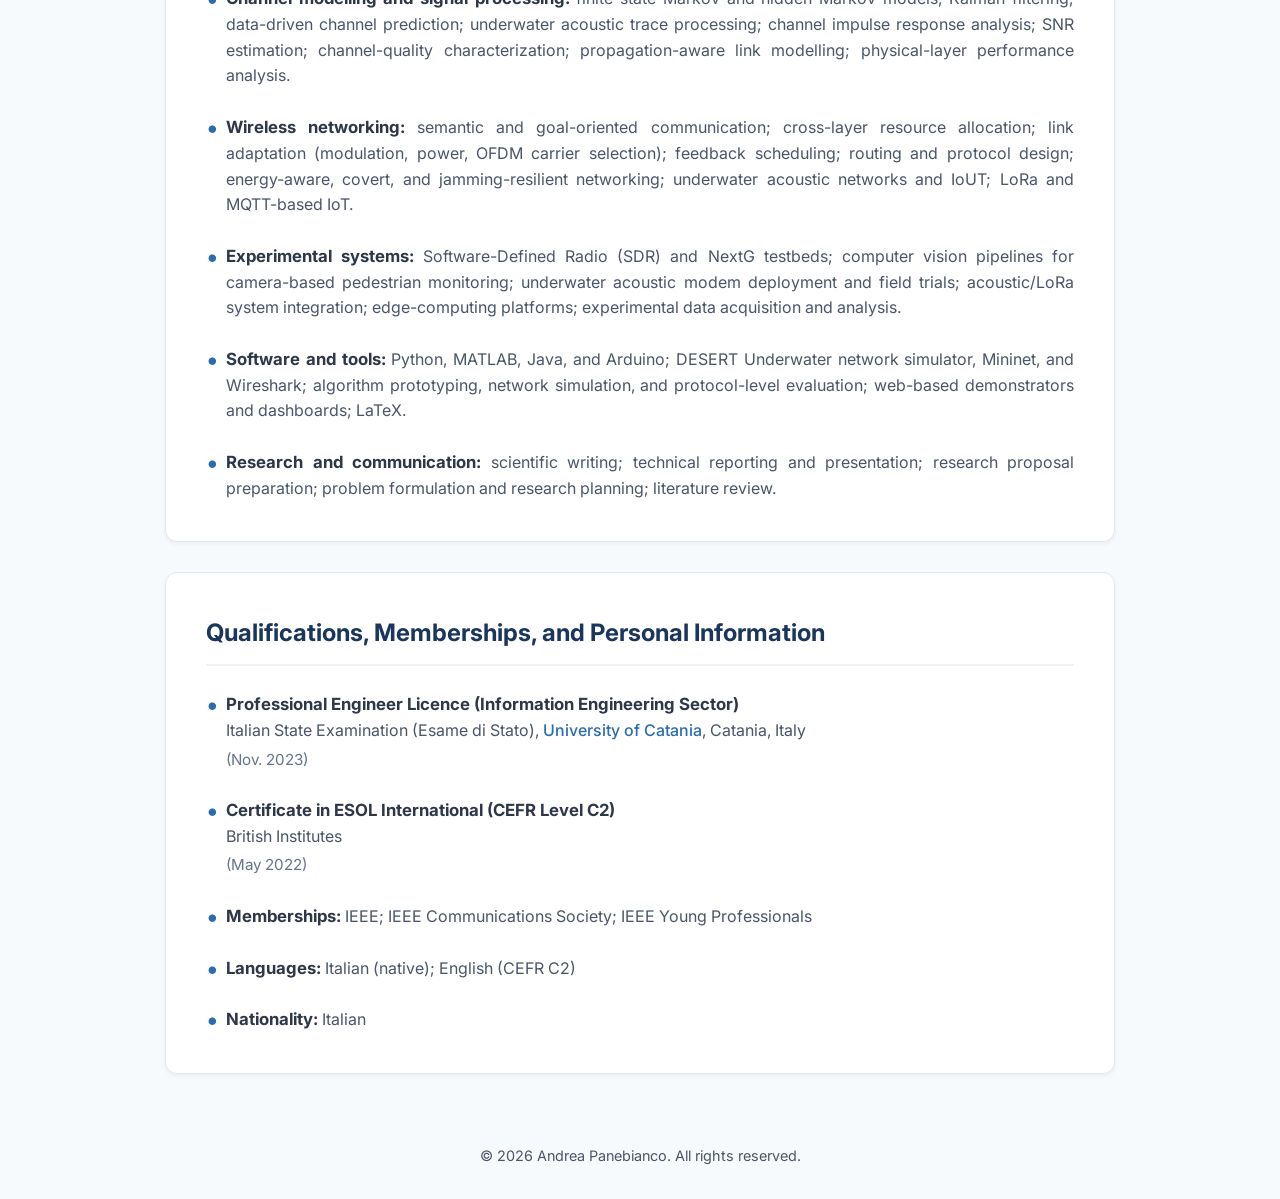
==== commit 49b6e16f: "Change Finance and Registration Chair to Co-Chair" ====
--- a/cv.html
+++ b/cv.html
@@ -154,7 +154,7 @@
                     <span class="date-text">(Nov. 2026)</span>
                 </li>
                 <li>
-                    <strong>Finance and Registration Chair</strong><br>
+                    <strong>Finance and Registration Co-Chair</strong><br>
                     <a href="https://wiopt2026.github.io/org-committee.html" target="_blank" class="text-link">24th International Symposium on Modeling and Optimization in Mobile, Ad Hoc, and Wireless Networks (WiOpt 2026)</a>, Columbus, OH, USA
                     <span class="date-text">(Jun. 2026)</span>
                 </li>
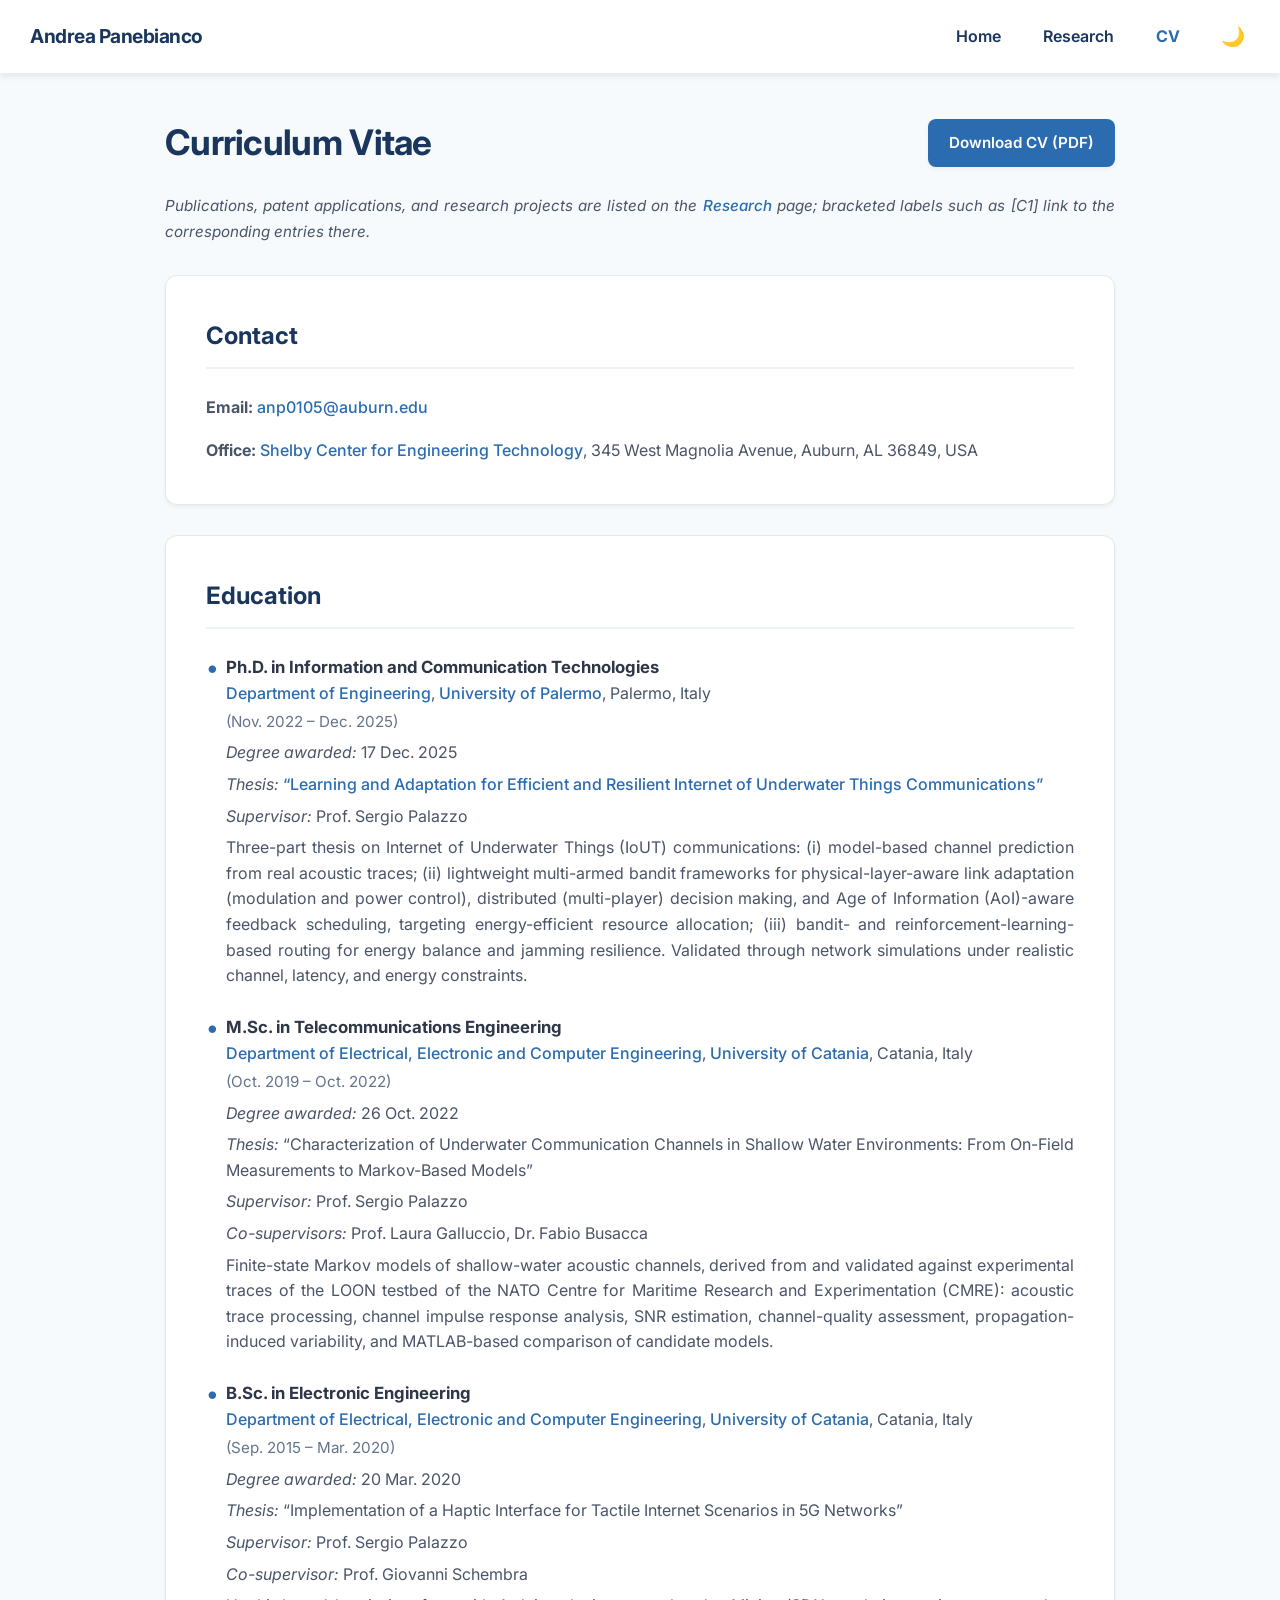
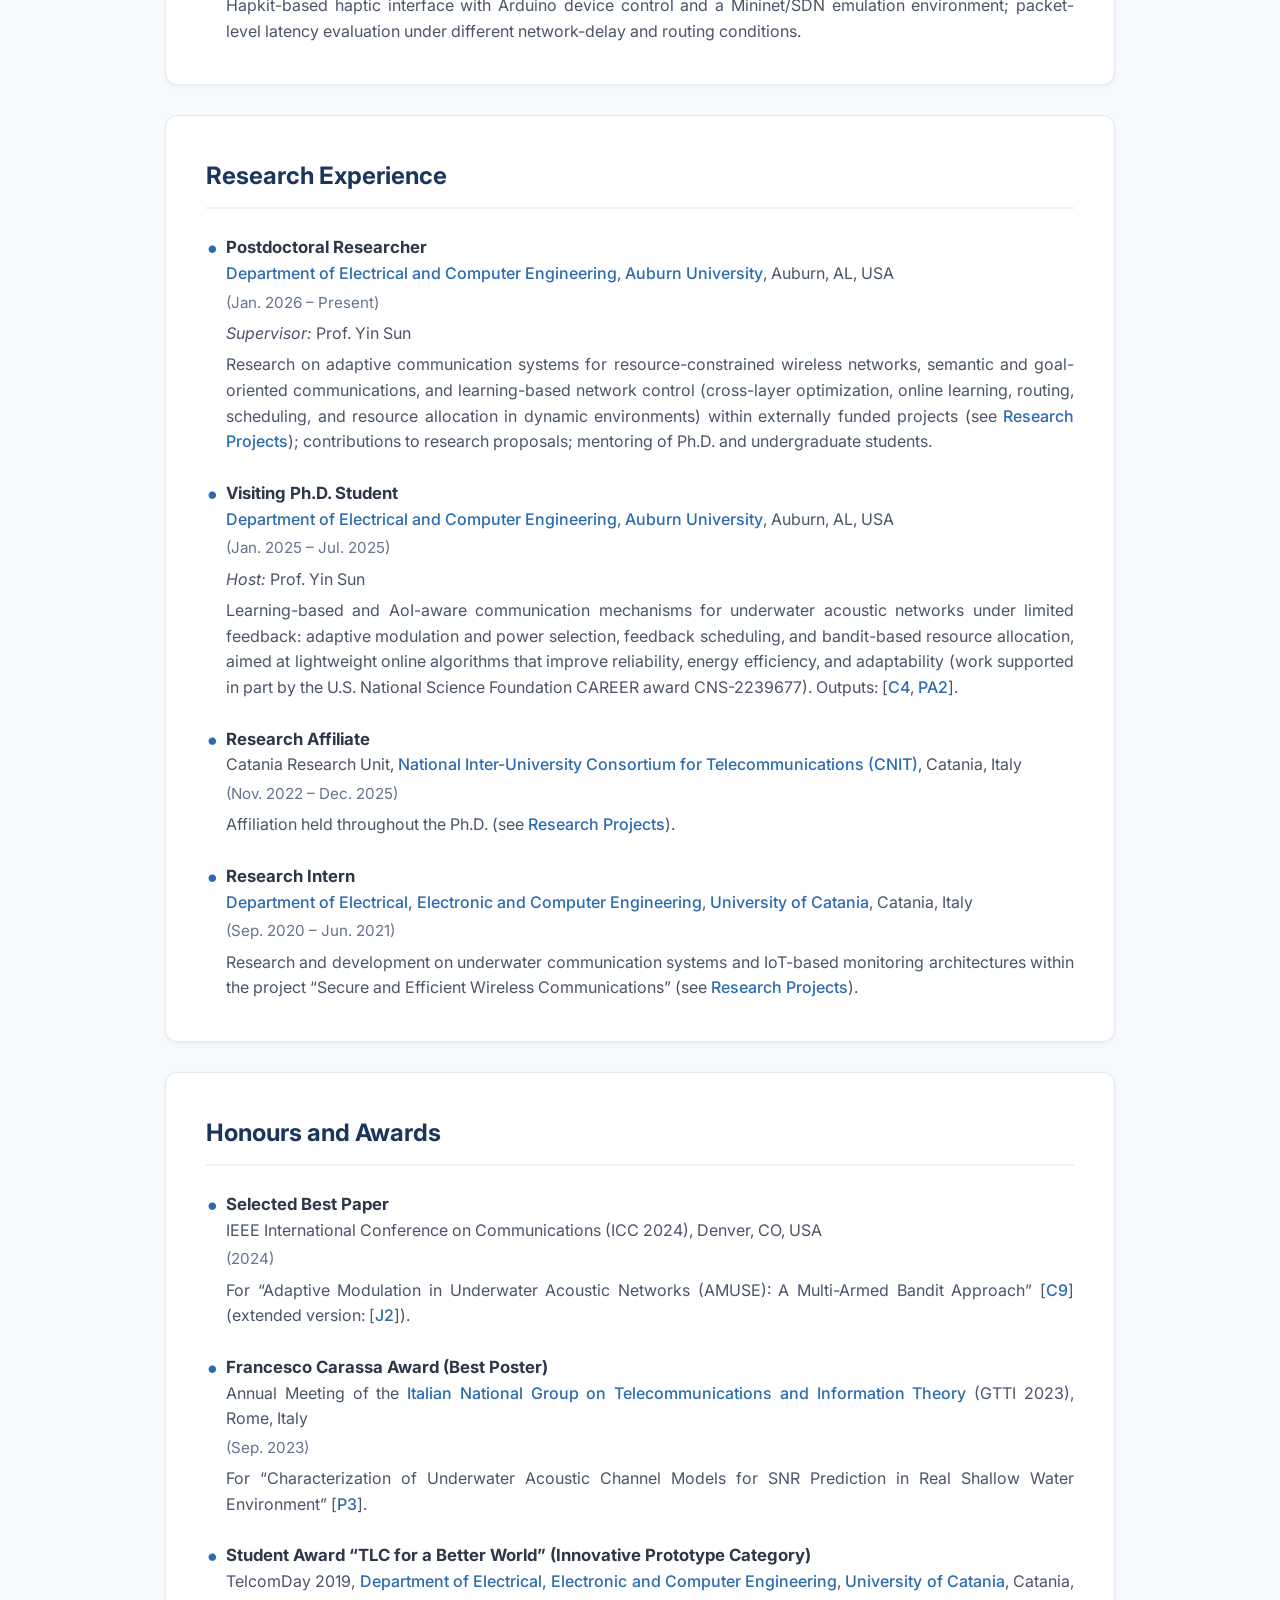
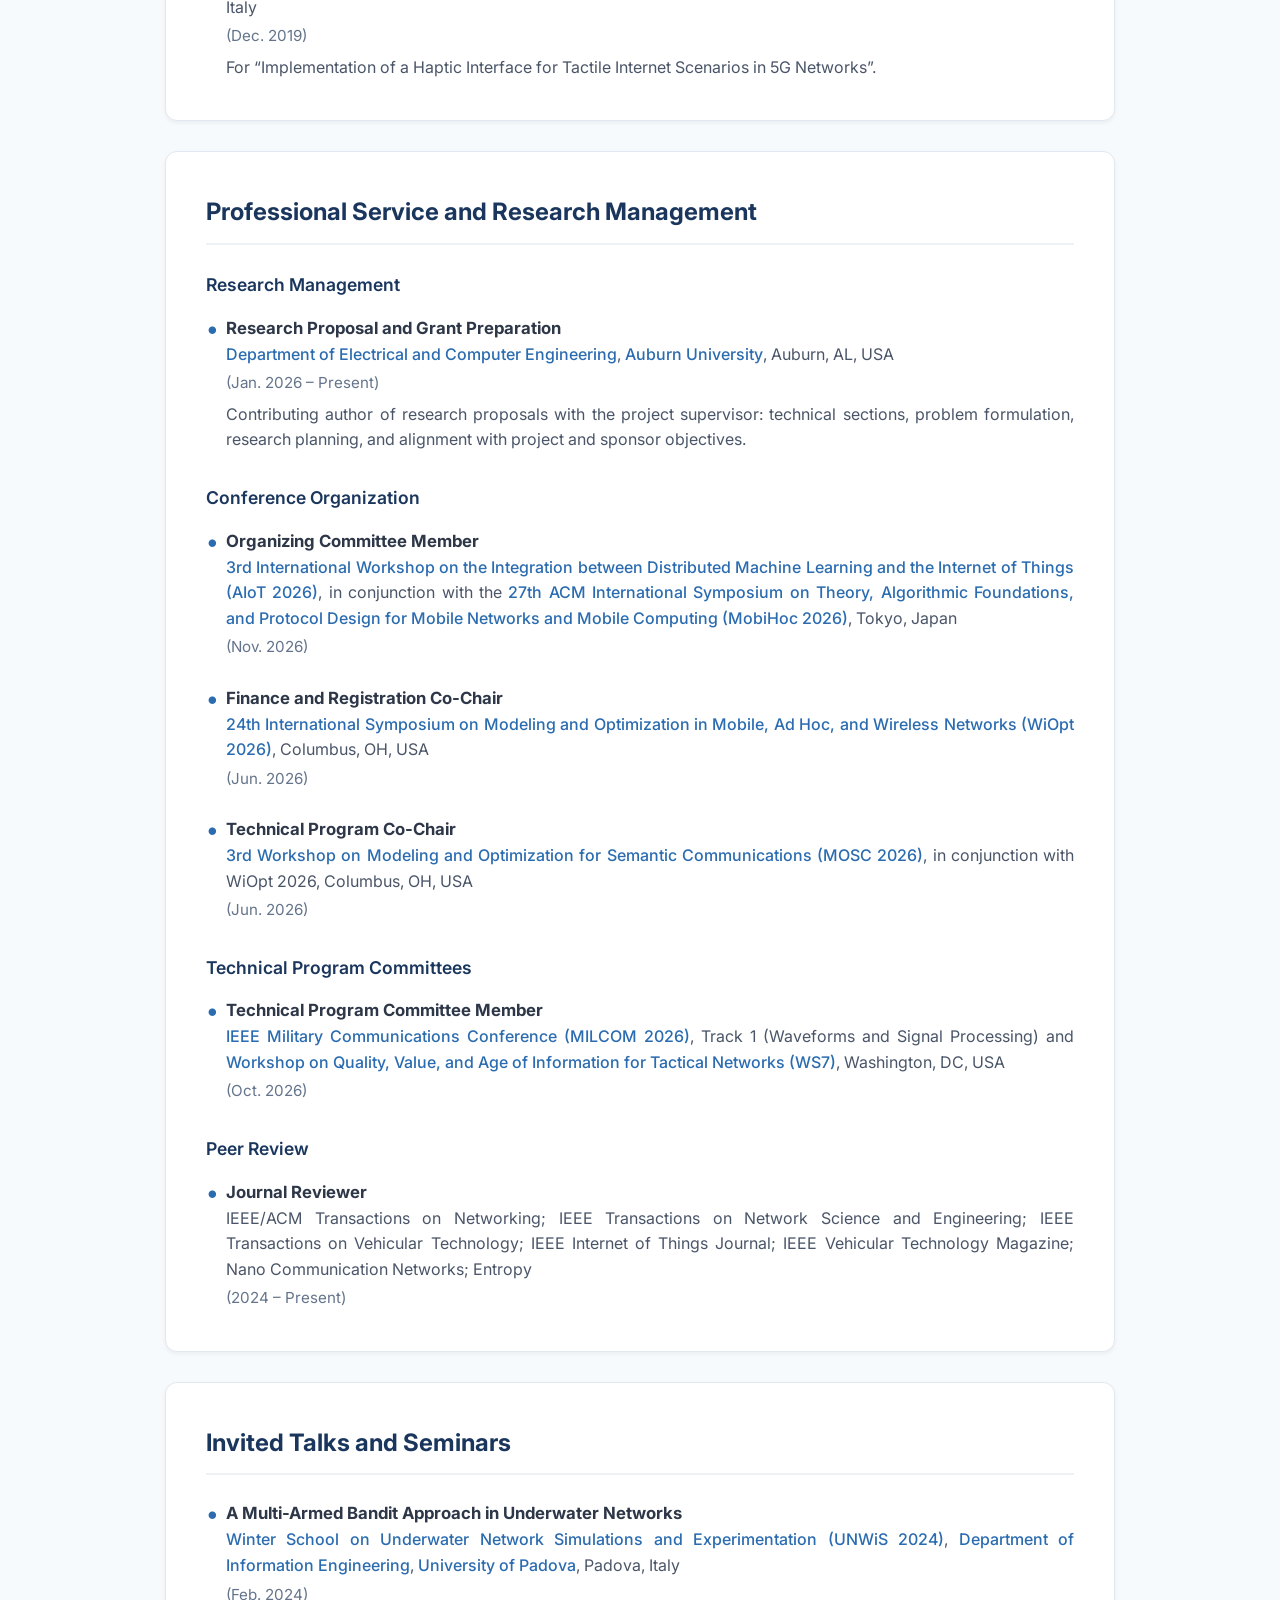
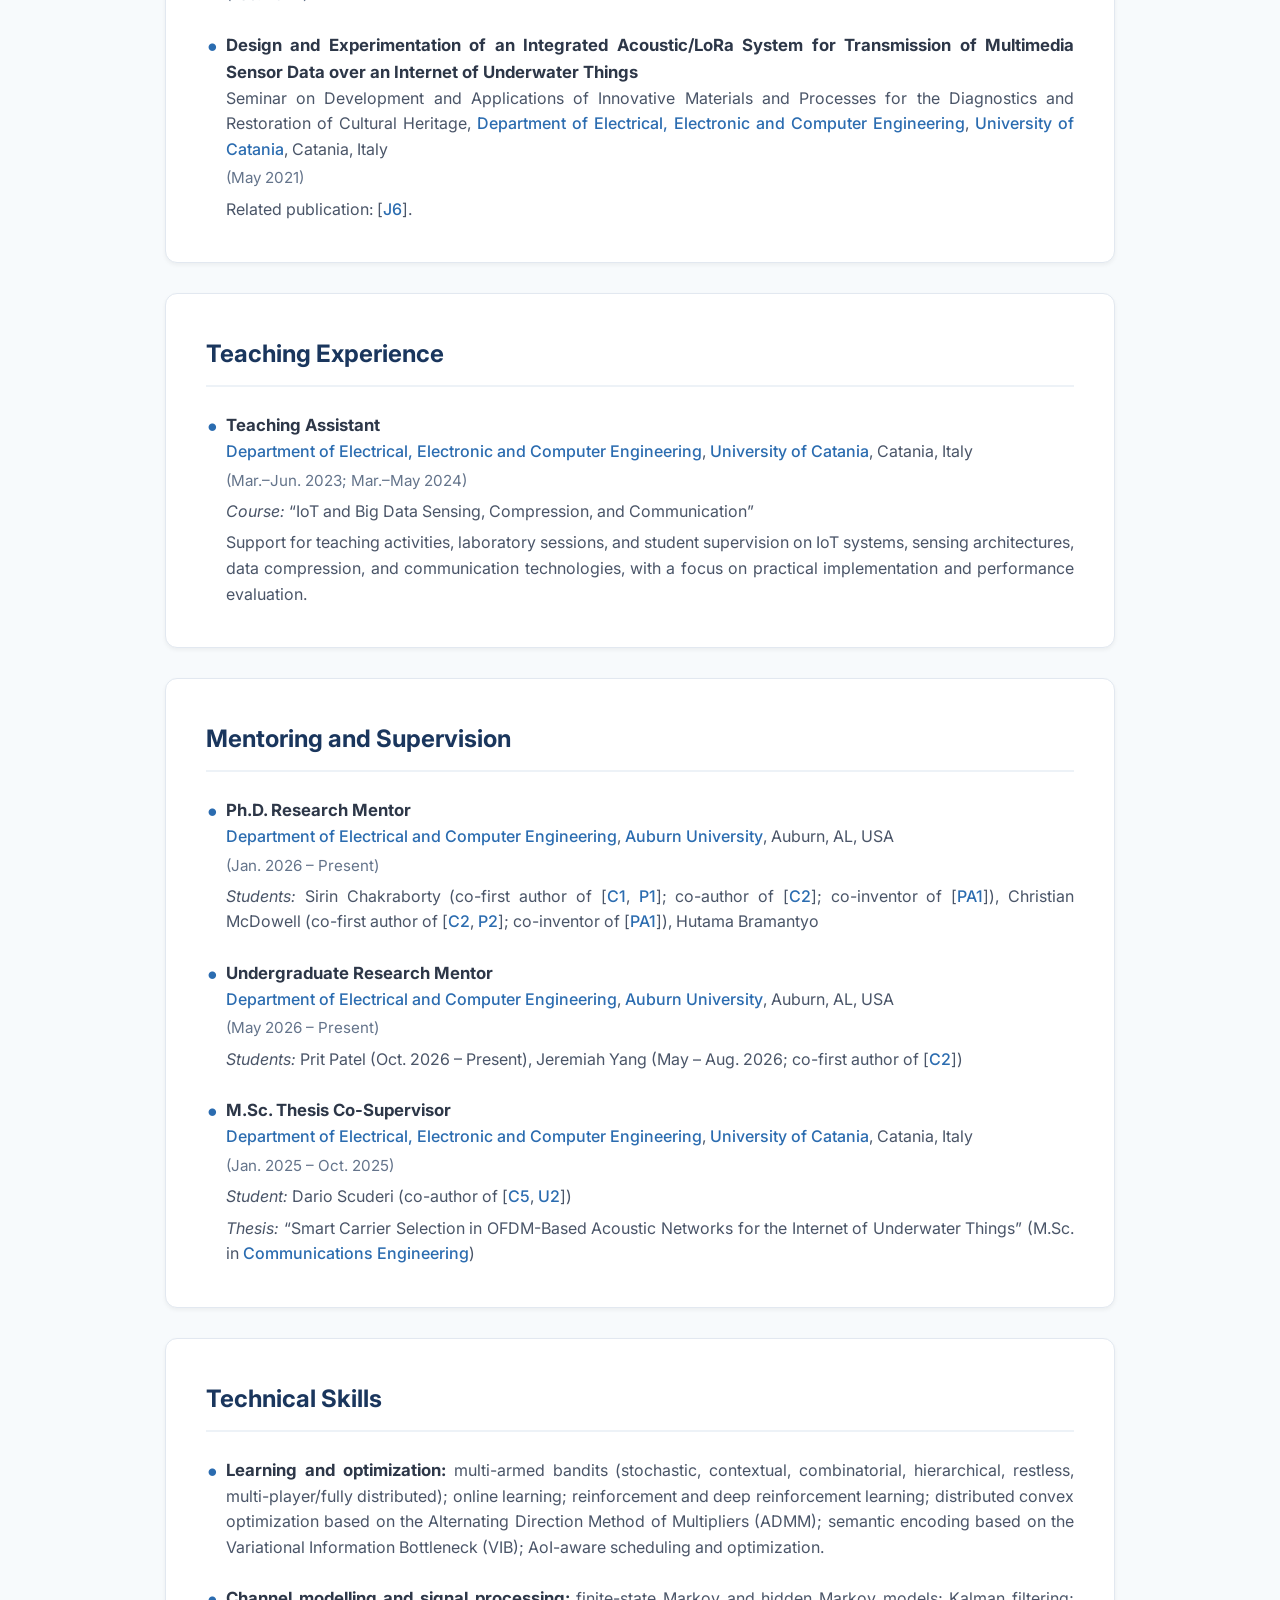
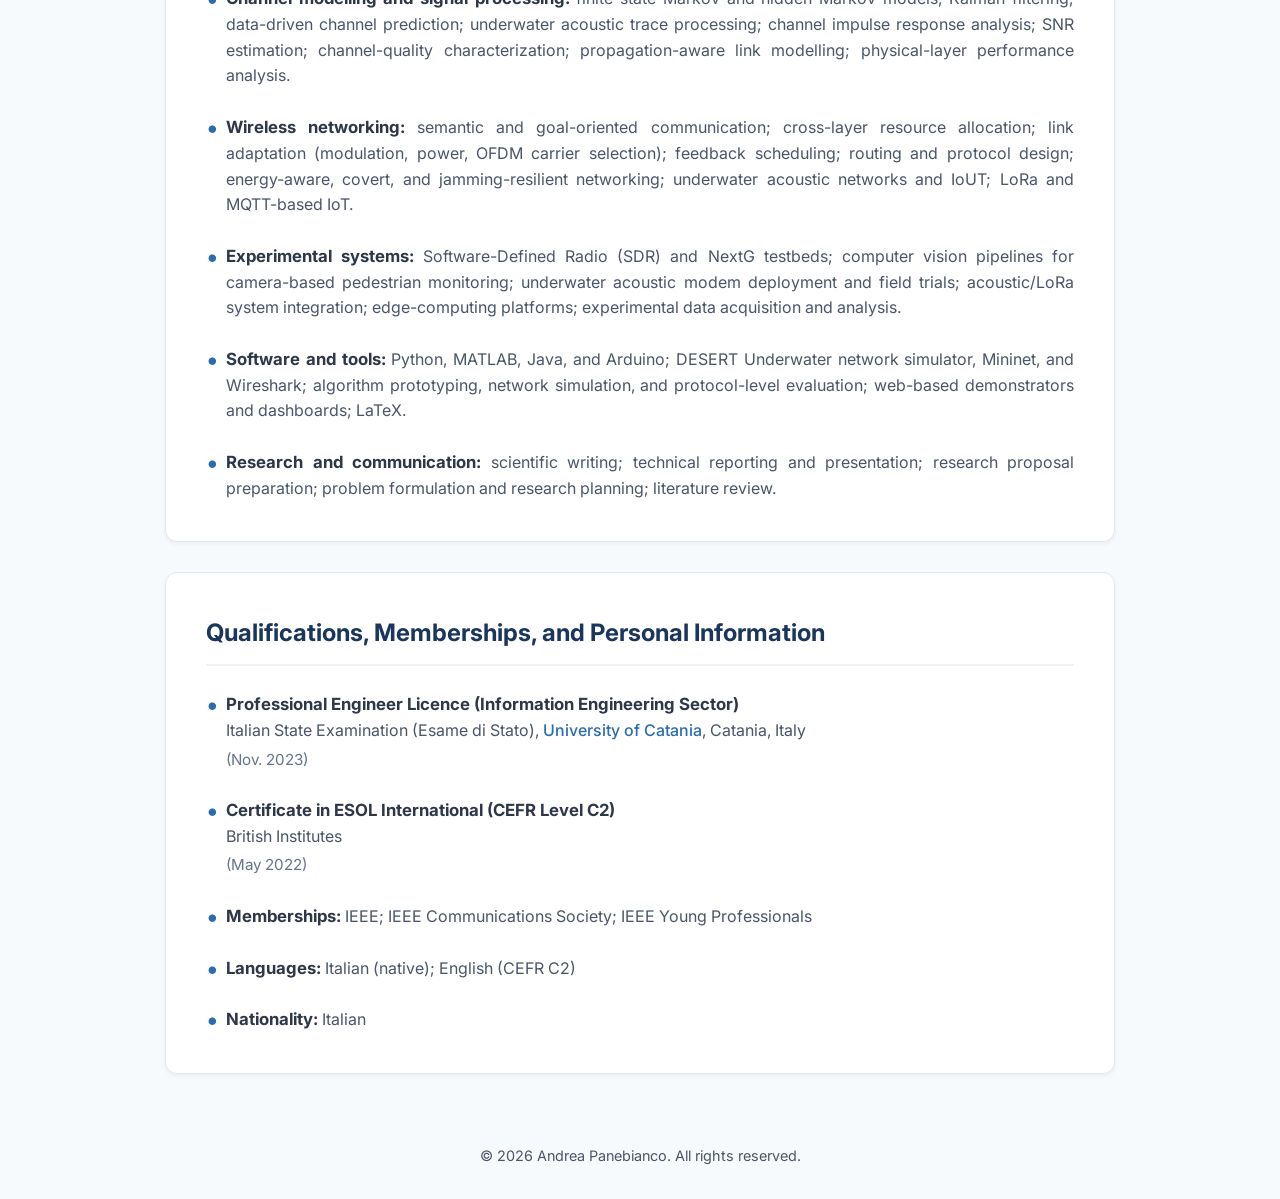
==== commit f9817e83: "Update research mentor dates and student details" ====
--- a/cv.html
+++ b/cv.html
@@ -227,8 +227,8 @@
                 <li>
                     <strong>Undergraduate Research Mentor</strong><br>
                     <a href="https://eng.auburn.edu/ece/" target="_blank" class="text-link">Department of Electrical and Computer Engineering</a>, <a href="https://www.auburn.edu/" target="_blank" class="text-link">Auburn University</a>, Auburn, AL, USA
-                    <span class="date-text">(May 2026 – Aug. 2026)</span>
-                    <span class="entry-detail"><em>Student:</em> Jeremiah Yang (co-first author of [<a href="research.html#C2" class="text-link">C2</a>])</span>
+                    <span class="date-text">(May 2026 – Present)</span>
+                    <span class="entry-detail"><em>Students:</em> Prit Patel (Oct. 2026 – Present), Jeremiah Yang (May – Aug. 2026; co-first author of [<a href="research.html#C2" class="text-link">C2</a>])</span>
                 </li>
                 <li>
                     <strong>M.Sc. Thesis Co-Supervisor</strong><br>
